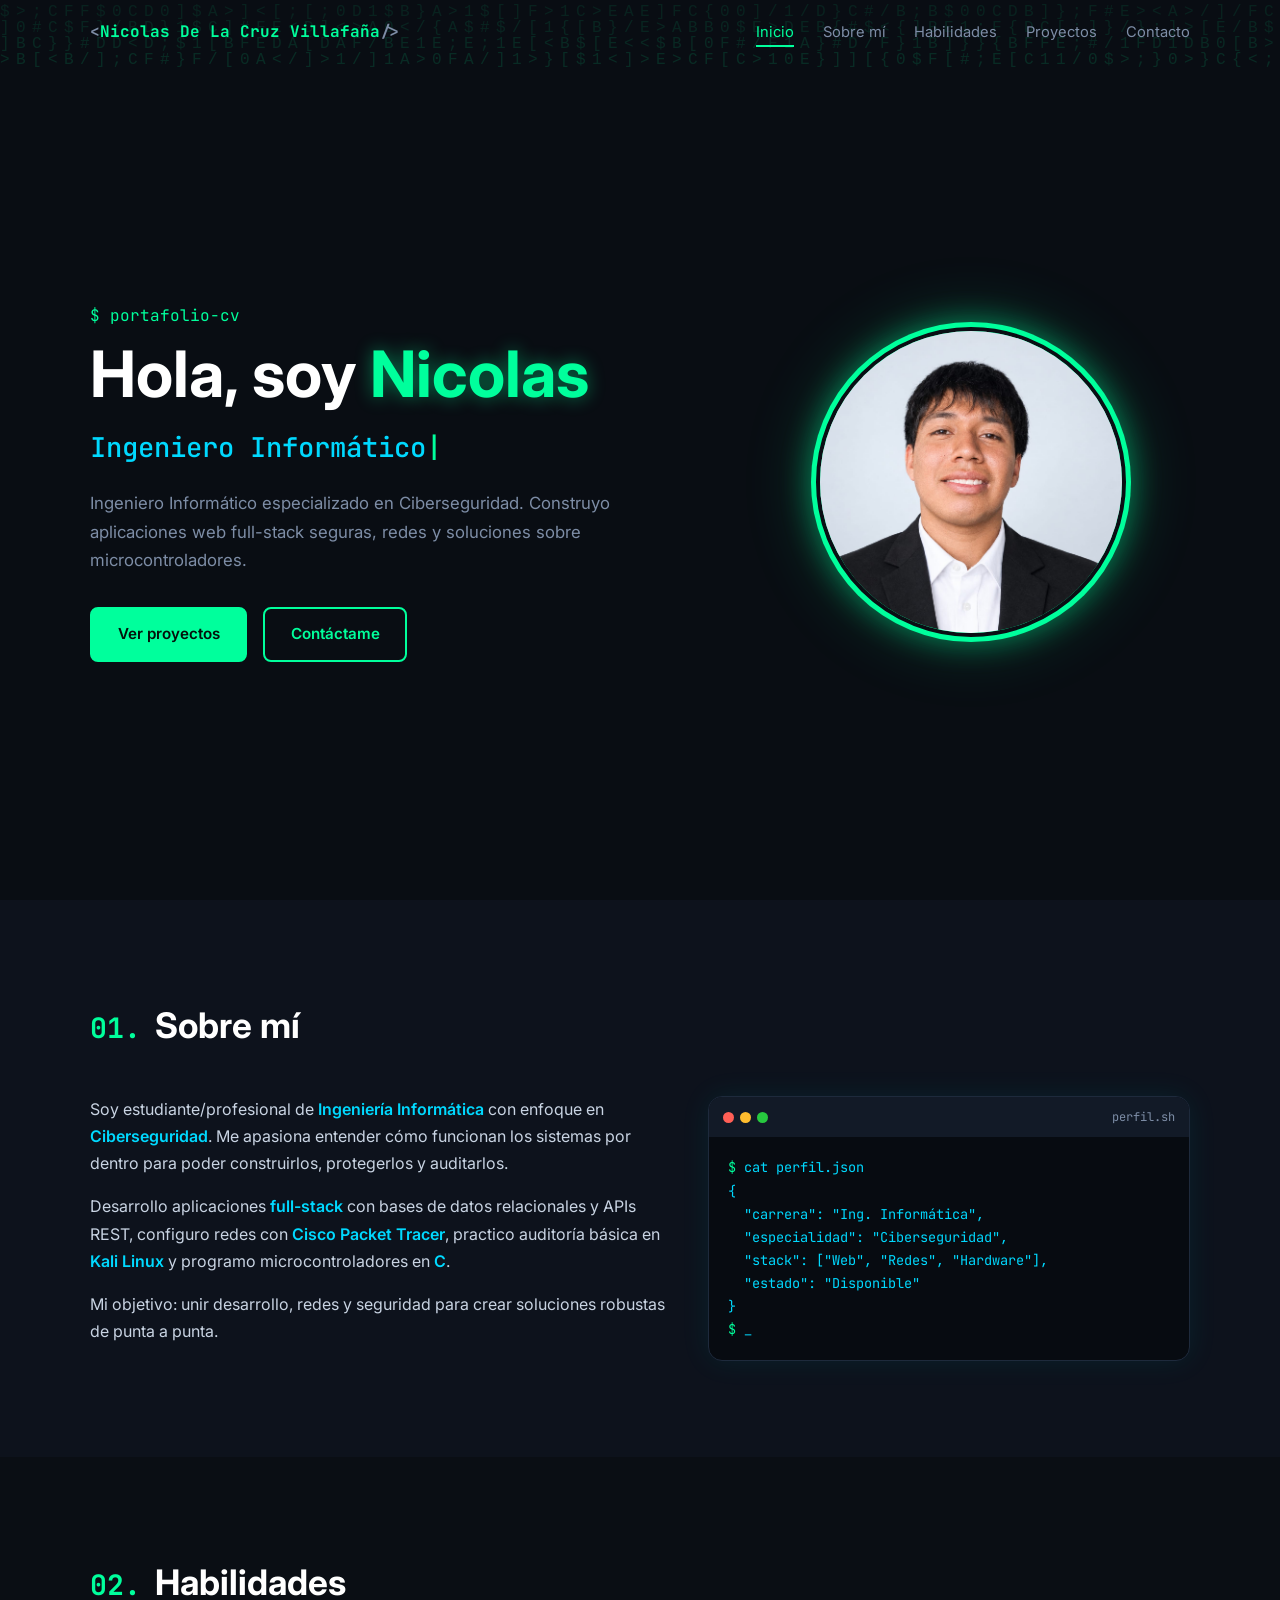
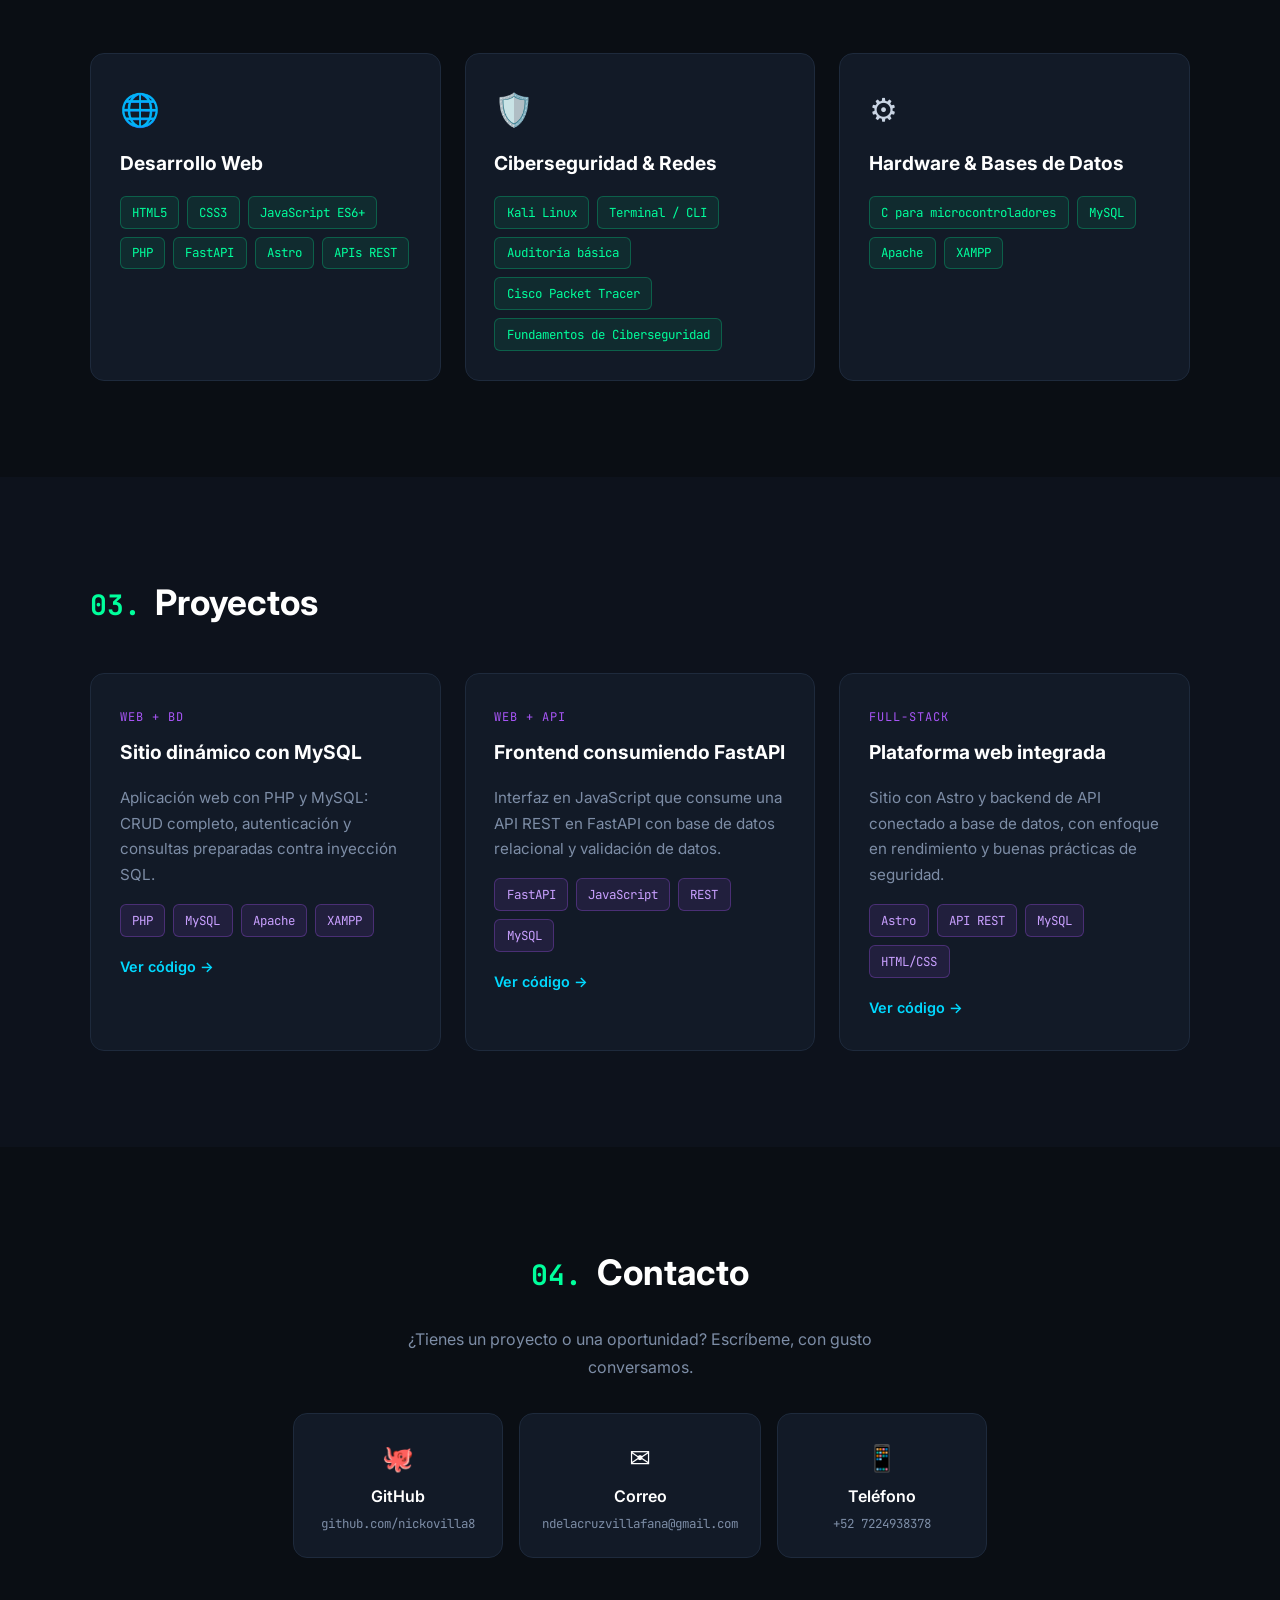
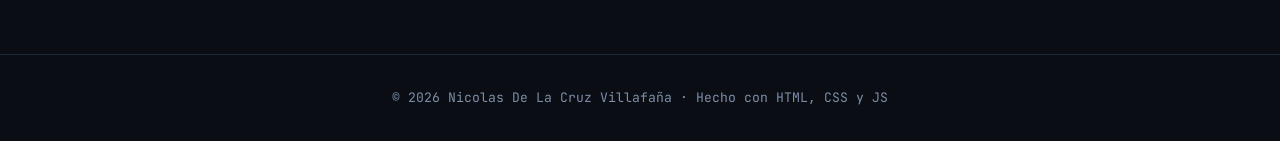
==== index.html @ 5e2c6c31 "Update index.html" ====
<!DOCTYPE html>
<html lang="es">

<head>
  <meta charset="UTF-8" />
  <meta name="viewport" content="width=device-width, initial-scale=1.0" />
  <title>Nicolas De La Cruz Villafaña | Ingeniero Informático</title>
  <meta name="description"
    content="Portafolio de TU NOMBRE: Ingeniería Informática especializada en Ciberseguridad, desarrollo web full-stack, redes y microcontroladores." />
  <meta name="keywords"
    content="ciberseguridad, desarrollo web, full-stack, FastAPI, PHP, MySQL, Kali Linux, redes, portafolio" />
  <meta name="author" content="TU NOMBRE" />
  <meta name="theme-color" content="#0a0e14" />
  <meta property="og:title" content="TU NOMBRE | Ciberseguridad & Full-Stack" />
  <meta property="og:description" content="Ingeniería Informática, Ciberseguridad y Desarrollo Web Full-Stack." />
  <meta property="og:type" content="website" />
  <link rel="icon"
    href="data:image/svg+xml,<svg xmlns='http://www.w3.org/2000/svg' viewBox='0 0 100 100'><text y='.9em' font-size='90'>🛡️</text></svg>" />
  <link rel="preconnect" href="https://fonts.googleapis.com" />
  <link rel="preconnect" href="https://fonts.gstatic.com" crossorigin />
  <link
    href="https://fonts.googleapis.com/css2?family=Inter:wght@400;500;600;700&family=JetBrains+Mono:wght@400;500;700&display=swap"
    rel="stylesheet" />
  <link rel="stylesheet" href="styles.css" />
</head>

<body>
  <canvas id="matrix" aria-hidden="true"></canvas>

  <header class="header" id="header">
    <nav class="nav container" aria-label="Navegación principal">
      <a href="#inicio" class="logo">&lt;<span>Nicolas De La Cruz Villafaña</span>/&gt;</a>
      <button class="nav-toggle" id="navToggle" aria-label="Abrir menú" aria-expanded="false">
        <span></span><span></span><span></span>
      </button>
      <ul class="nav-menu" id="navMenu">
        <li><a href="#inicio" class="nav-link">Inicio</a></li>
        <li><a href="#sobre-mi" class="nav-link">Sobre mí</a></li>
        <li><a href="#habilidades" class="nav-link">Habilidades</a></li>
        <li><a href="#proyectos" class="nav-link">Proyectos</a></li>
        <li><a href="#contacto" class="nav-link">Contacto</a></li>
      </ul>
    </nav>
  </header>

  <main>
    <section class="hero" id="inicio">
      <div class="container hero-grid">
        <div class="hero-inner">
          <p class="hero-tag mono">$ portafolio-cv</p>
          <h1>Hola, soy <span class="accent">Nicolas</span></h1>
          <h2 class="hero-role mono"><span id="typed"></span><span class="cursor">|</span></h2>
          <p class="hero-text">
            Ingeniero Informático especializado en Ciberseguridad. Construyo aplicaciones web
            full-stack seguras, redes y soluciones sobre microcontroladores.
          </p>
          <div class="hero-cta">
            <a href="#proyectos" class="btn btn-primary">Ver proyectos</a>
            <a href="#contacto" class="btn btn-outline">Contáctame</a>
          </div>
        </div>

        <div class="hero-photo">
          <div class="photo-frame">
            <img src="fotocv.jpg.jpeg" alt="Foto de perfil de TU NOMBRE" width="320" height="320" />
          </div>
        </div>
      </div>
    </section>

    <section class="section" id="sobre-mi">
      <div class="container">
        <h2 class="section-title reveal"><span class="mono">01.</span> Sobre mí</h2>
        <div class="about-grid">
          <div class="about-text reveal">
            <p>
              Soy estudiante/profesional de <strong>Ingeniería Informática</strong> con enfoque en
              <strong>Ciberseguridad</strong>. Me apasiona entender cómo funcionan los sistemas
              por dentro para poder construirlos, protegerlos y auditarlos.
            </p>
            <p>
              Desarrollo aplicaciones <strong>full-stack</strong> con bases de datos relacionales y
              APIs REST, configuro redes con <strong>Cisco Packet Tracer</strong>, practico auditoría
              básica en <strong>Kali Linux</strong> y programo microcontroladores en <strong>C</strong>.
            </p>
            <p>Mi objetivo: unir desarrollo, redes y seguridad para crear soluciones robustas de punta a punta.</p>
          </div>
          <div class="terminal reveal" aria-hidden="true">
            <div class="terminal-bar"><i></i><i></i><i></i><span class="mono">perfil.sh</span></div>
            <pre class="mono"><span class="g">$</span> cat perfil.json
{
  "carrera": "Ing. Informática",
  "especialidad": "Ciberseguridad",
  "stack": ["Web", "Redes", "Hardware"],
  "estado": "Disponible"
}
<span class="g">$</span> _</pre>
          </div>
        </div>
      </div>
    </section>

    <section class="section" id="habilidades">
      <div class="container">
        <h2 class="section-title reveal"><span class="mono">02.</span> Habilidades</h2>
        <div class="skills-grid">
          <article class="skill-card reveal">
            <div class="skill-icon">🌐</div>
            <h3>Desarrollo Web</h3>
            <ul class="tags">
              <li>HTML5</li>
              <li>CSS3</li>
              <li>JavaScript ES6+</li>
              <li>PHP</li>
              <li>FastAPI</li>
              <li>Astro</li>
              <li>APIs REST</li>
            </ul>
          </article>
          <article class="skill-card reveal">
            <div class="skill-icon">🛡️</div>
            <h3>Ciberseguridad & Redes</h3>
            <ul class="tags">
              <li>Kali Linux</li>
              <li>Terminal / CLI</li>
              <li>Auditoría básica</li>
              <li>Cisco Packet Tracer</li>
              <li>Fundamentos de Ciberseguridad</li>
            </ul>
          </article>
          <article class="skill-card reveal">
            <div class="skill-icon">⚙️</div>
            <h3>Hardware & Bases de Datos</h3>
            <ul class="tags">
              <li>C para microcontroladores</li>
              <li>MySQL</li>
              <li>Apache</li>
              <li>XAMPP</li>
            </ul>
          </article>
        </div>
      </div>
    </section>

    <section class="section" id="proyectos">
      <div class="container">
        <h2 class="section-title reveal"><span class="mono">03.</span> Proyectos</h2>
        <div class="projects-grid">
          <article class="project-card reveal">
            <span class="project-label mono">Web + BD</span>
            <h3>Sitio dinámico con MySQL</h3>
            <p>Aplicación web con PHP y MySQL: CRUD completo, autenticación y consultas preparadas contra inyección SQL.
            </p>
            <ul class="tags small">
              <li>PHP</li>
              <li>MySQL</li>
              <li>Apache</li>
              <li>XAMPP</li>
            </ul>
            <a href="https://github.com/tuusuario" target="_blank" rel="noopener noreferrer" class="project-link">Ver
              código →</a>
          </article>
          <article class="project-card reveal">
            <span class="project-label mono">Web + API</span>
            <h3>Frontend consumiendo FastAPI</h3>
            <p>Interfaz en JavaScript que consume una API REST en FastAPI con base de datos relacional y validación de
              datos.</p>
            <ul class="tags small">
              <li>FastAPI</li>
              <li>JavaScript</li>
              <li>REST</li>
              <li>MySQL</li>
            </ul>
            <a href="https://github.com/tuusuario" target="_blank" rel="noopener noreferrer" class="project-link">Ver
              código →</a>
          </article>
          <article class="project-card reveal">
            <span class="project-label mono">Full-Stack</span>
            <h3>Plataforma web integrada</h3>
            <p>Sitio con Astro y backend de API conectado a base de datos, con enfoque en rendimiento y buenas prácticas
              de seguridad.</p>
            <ul class="tags small">
              <li>Astro</li>
              <li>API REST</li>
              <li>MySQL</li>
              <li>HTML/CSS</li>
            </ul>
            <a href="https://github.com/tuusuario" target="_blank" rel="noopener noreferrer" class="project-link">Ver
              código →</a>
          </article>
        </div>
      </div>
    </section>

    <section class="section" id="contacto">
      <div class="container contact">
        <h2 class="section-title reveal"><span class="mono">04.</span> Contacto</h2>
        <p class="contact-text reveal">¿Tienes un proyecto o una oportunidad? Escríbeme, con gusto conversamos.</p>
        <div class="contact-links reveal">
          <a href="https://github.com/tuusuario" target="_blank" rel="noopener noreferrer" class="contact-item">
            <span>🐙</span> GitHub <small class="mono">github.com/nickovilla8</small>
          </a>
          <a href="mailto:tucorreo@ejemplo.com" class="contact-item">
            <span>✉️</span> Correo <small class="mono">ndelacruzvillafana@gmail.com</small>
          </a>
          <a href="tel:+520000000000" class="contact-item">
            <span>📱</span> Teléfono <small class="mono">+52 7224938378 </small>
          </a>
        </div>
      </div>
    </section>
  </main>

  <footer class="footer">
    <p class="mono">&copy; <span id="year"></span> Nicolas De La Cruz Villafaña · Hecho con HTML, CSS y JS</p>
  </footer>

  <button class="to-top" id="toTop" aria-label="Volver arriba">↑</button>
  <script src="script.js"></script>
</body>

</html>
---- styles.css ----
:root {
  --bg: #0a0e14;
  --bg-alt: #0f1520;
  --card: #121a27;
  --border: #1e2a3c;
  --text: #c9d4e3;
  --muted: #7d8da6;
  --green: #00ff9c;
  --cyan: #00d9ff;
  --violet: #a855f7;
  --radius: 14px;
  --mono: "JetBrains Mono", monospace;
  --sans: "Inter", system-ui, sans-serif;
}

*, *::before, *::after { box-sizing: border-box; margin: 0; padding: 0; }
html { scroll-behavior: smooth; scroll-padding-top: 70px; }
body {
  font-family: var(--sans);
  background: var(--bg);
  color: var(--text);
  line-height: 1.7;
  overflow-x: hidden;
}
ul { list-style: none; }
a { color: inherit; text-decoration: none; }
.mono { font-family: var(--mono); }
.accent { color: var(--green); text-shadow: 0 0 18px rgba(0, 255, 156, 0.45); }
.container { width: min(1100px, 92%); margin-inline: auto; }

#matrix {
  position: fixed; inset: 0; z-index: -1; opacity: 0.12;
}

/* Header */
.header {
  position: fixed; top: 0; left: 0; width: 100%; z-index: 100;
  transition: background 0.3s, border-color 0.3s;
  border-bottom: 1px solid transparent;
}
.header.scrolled {
  background: rgba(10, 14, 20, 0.88);
  backdrop-filter: blur(10px);
  border-color: var(--border);
}
.nav { display: flex; align-items: center; justify-content: space-between; height: 64px; }
.logo { font-family: var(--mono); font-weight: 700; color: var(--muted); }
.logo span { color: var(--green); }
.nav-menu { display: flex; gap: 1.8rem; }
.nav-link {
  font-size: 0.92rem; color: var(--muted); position: relative; padding: 4px 0;
  transition: color 0.25s;
}
.nav-link::after {
  content: ""; position: absolute; left: 0; bottom: -2px; width: 0; height: 2px;
  background: var(--green); transition: width 0.3s;
}
.nav-link:hover, .nav-link.active { color: var(--green); }
.nav-link:hover::after, .nav-link.active::after { width: 100%; }

.nav-toggle { display: none; background: none; border: 0; cursor: pointer; padding: 8px; }
.nav-toggle span {
  display: block; width: 24px; height: 2px; background: var(--green); margin: 5px 0;
  transition: transform 0.3s, opacity 0.3s;
}
.nav-toggle.open span:nth-child(1) { transform: translateY(7px) rotate(45deg); }
.nav-toggle.open span:nth-child(2) { opacity: 0; }
.nav-toggle.open span:nth-child(3) { transform: translateY(-7px) rotate(-45deg); }

/* Hero */
.hero { min-height: 100vh; display: flex; align-items: center; padding-top: 64px; }
.hero-tag { color: var(--green); margin-bottom: 0.5rem; }
.hero h1 { font-size: clamp(2.2rem, 6vw, 4rem); line-height: 1.15; color: #fff; }
.hero-role {
  font-size: clamp(1.1rem, 3vw, 1.7rem); color: var(--cyan);
  margin: 0.8rem 0 1.2rem; min-height: 2.2rem; font-weight: 500;
}
.cursor { animation: blink 1s steps(1) infinite; color: var(--green); }
@keyframes blink { 50% { opacity: 0; } }
.hero-text { max-width: 600px; color: var(--muted); font-size: 1.05rem; }
.hero-cta { display: flex; gap: 1rem; flex-wrap: wrap; margin-top: 2rem; }

.btn {
  display: inline-block; padding: 0.8rem 1.6rem; border-radius: 8px;
  font-weight: 600; font-size: 0.95rem; transition: all 0.3s; border: 2px solid var(--green);
}
.btn-primary { background: var(--green); color: #04110b; }
.btn-primary:hover { box-shadow: 0 0 24px rgba(0, 255, 156, 0.55); transform: translateY(-2px); }
.btn-outline { color: var(--green); }
.btn-outline:hover { background: rgba(0, 255, 156, 0.1); transform: translateY(-2px); }

/* Sections */
.section { padding: 6rem 0; }
.section:nth-of-type(even) { background: rgba(15, 21, 32, 0.7); }
.section-title { font-size: clamp(1.6rem, 4vw, 2.2rem); color: #fff; margin-bottom: 2.5rem; }
.section-title .mono { color: var(--green); font-size: 0.8em; margin-right: 0.4rem; }

/* About */
.about-grid { display: grid; grid-template-columns: 1.2fr 1fr; gap: 2.5rem; align-items: center; }
.about-text p { margin-bottom: 1rem; }
.about-text strong { color: var(--cyan); font-weight: 600; }
.terminal {
  background: #070b11; border: 1px solid var(--border); border-radius: var(--radius);
  overflow: hidden; box-shadow: 0 0 30px rgba(0, 217, 255, 0.08);
}
.terminal-bar { display: flex; align-items: center; gap: 6px; padding: 10px 14px; background: var(--card); }
.terminal-bar i { width: 11px; height: 11px; border-radius: 50%; background: #ff5f56; }
.terminal-bar i:nth-child(2) { background: #ffbd2e; }
.terminal-bar i:nth-child(3) { background: #27c93f; }
.terminal-bar span { margin-left: auto; font-size: 0.75rem; color: var(--muted); }
.terminal pre { padding: 1.2rem; font-size: 0.85rem; color: var(--cyan); overflow-x: auto; }
.terminal .g { color: var(--green); }

/* Skills */
.skills-grid, .projects-grid {
  display: grid; grid-template-columns: repeat(auto-fit, minmax(270px, 1fr)); gap: 1.5rem;
}
.skill-card, .project-card {
  background: var(--card); border: 1px solid var(--border); border-radius: var(--radius);
  padding: 1.8rem; transition: transform 0.3s, border-color 0.3s, box-shadow 0.3s;
}
.skill-card:hover, .project-card:hover {
  transform: translateY(-6px); border-color: var(--cyan);
  box-shadow: 0 10px 30px rgba(0, 217, 255, 0.12);
}
.skill-icon { font-size: 2rem; margin-bottom: 0.6rem; }
.skill-card h3, .project-card h3 { color: #fff; margin-bottom: 1rem; font-size: 1.2rem; }
.tags { display: flex; flex-wrap: wrap; gap: 0.5rem; }
.tags li {
  font-family: var(--mono); font-size: 0.78rem; padding: 0.3rem 0.7rem; border-radius: 6px;
  background: rgba(0, 255, 156, 0.08); color: var(--green); border: 1px solid rgba(0, 255, 156, 0.25);
}
.tags.small { margin: 1rem 0; }
.tags.small li { background: rgba(168, 85, 247, 0.1); color: #c9a0ff; border-color: rgba(168, 85, 247, 0.3); }

/* Projects */
.project-label { font-size: 0.75rem; color: var(--violet); letter-spacing: 1px; text-transform: uppercase; }
.project-card h3 { margin-top: 0.4rem; }
.project-card p { color: var(--muted); font-size: 0.95rem; }
.project-link { color: var(--cyan); font-weight: 600; font-size: 0.9rem; transition: color 0.2s; }
.project-link:hover { color: var(--green); }

/* Contact */
.contact { text-align: center; }
.contact-text { color: var(--muted); max-width: 520px; margin: -1rem auto 2rem; }
.contact-links { display: flex; flex-wrap: wrap; justify-content: center; gap: 1rem; }
.contact-item {
  display: flex; flex-direction: column; align-items: center; gap: 0.2rem; min-width: 210px;
  background: var(--card); border: 1px solid var(--border); border-radius: var(--radius);
  padding: 1.4rem; font-weight: 600; color: #fff; transition: all 0.3s;
}
.contact-item span { font-size: 1.6rem; }
.contact-item small { color: var(--muted); font-weight: 400; font-size: 0.78rem; }
.contact-item:hover { border-color: var(--green); transform: translateY(-4px); box-shadow: 0 0 24px rgba(0, 255, 156, 0.18); }

/* Footer */
.footer { text-align: center; padding: 2rem 1rem; border-top: 1px solid var(--border); color: var(--muted); font-size: 0.82rem; }

.to-top {
  position: fixed; right: 1.2rem; bottom: 1.2rem; width: 44px; height: 44px; border-radius: 50%;
  background: var(--card); color: var(--green); border: 1px solid var(--green); font-size: 1.2rem;
  cursor: pointer; opacity: 0; pointer-events: none; transition: opacity 0.3s, transform 0.3s; z-index: 90;
}
.to-top.show { opacity: 1; pointer-events: auto; }
.to-top:hover { transform: translateY(-3px); }

/* Reveal */
.reveal { opacity: 0; transform: translateY(28px); transition: opacity 0.7s ease, transform 0.7s ease; }
.reveal.visible { opacity: 1; transform: none; }

/* Responsive */
@media (max-width: 800px) {
  .nav-toggle { display: block; }
  .nav-menu {
    position: fixed; top: 64px; right: 0; width: 70%; max-width: 280px; height: calc(100vh - 64px);
    flex-direction: column; gap: 1.5rem; padding: 2rem;
    background: rgba(10, 14, 20, 0.97); border-left: 1px solid var(--border);
    transform: translateX(100%); transition: transform 0.35s ease;
  }
  .nav-menu.open { transform: translateX(0); }
  .about-grid { grid-template-columns: 1fr; }
  .section { padding: 4.5rem 0; }
}

@media (prefers-reduced-motion: reduce) {
  html { scroll-behavior: auto; }
  *, *::before, *::after { animation: none !important; transition: none !important; }
  .reveal { opacity: 1; transform: none; }
}
/* Foto de perfil */
.hero-grid {
  display: grid;
  grid-template-columns: 1.4fr 1fr;
  gap: 3rem;
  align-items: center;
}
.hero-photo { display: flex; justify-content: center; }
.photo-frame {
  width: min(320px, 70vw);
  aspect-ratio: 1;
  padding: 5px;
  border-radius: 50%;
  background: conic-gradient(from 0deg, var(--green), var(--cyan), var(--violet), var(--green));
  box-shadow: 0 0 40px rgba(0, 255, 156, 0.25), 0 0 80px rgba(168, 85, 247, 0.15);
  animation: spin-glow 8s linear infinite;
}
.photo-frame {
  width: min(320px, 70vw);
  aspect-ratio: 1;
  padding: 5px;
  border-radius: 50%;
  overflow: hidden;
  background: #00ff9c;
  box-shadow: 0 0 30px rgba(0, 255, 156, 0.45), 0 0 70px rgba(0, 255, 156, 0.2);
  animation: none;
}
.photo-frame img {
  width: 100%;
  height: 100%;
  object-fit: cover;
  object-position: center top;
  border-radius: 50%;
  border: 4px solid #0a0e14;
  display: block;
  filter: none;
}
@keyframes spin-glow { to { filter: hue-rotate(360deg); } }

@media (max-width: 800px) {
  .hero-grid { grid-template-columns: 1fr; text-align: center; gap: 2rem; }
  .hero-photo { order: -1; }
  .photo-frame { width: min(220px, 60vw); }
  .hero-text { margin-inline: auto; }
  .hero-cta { justify-content: center; }
}
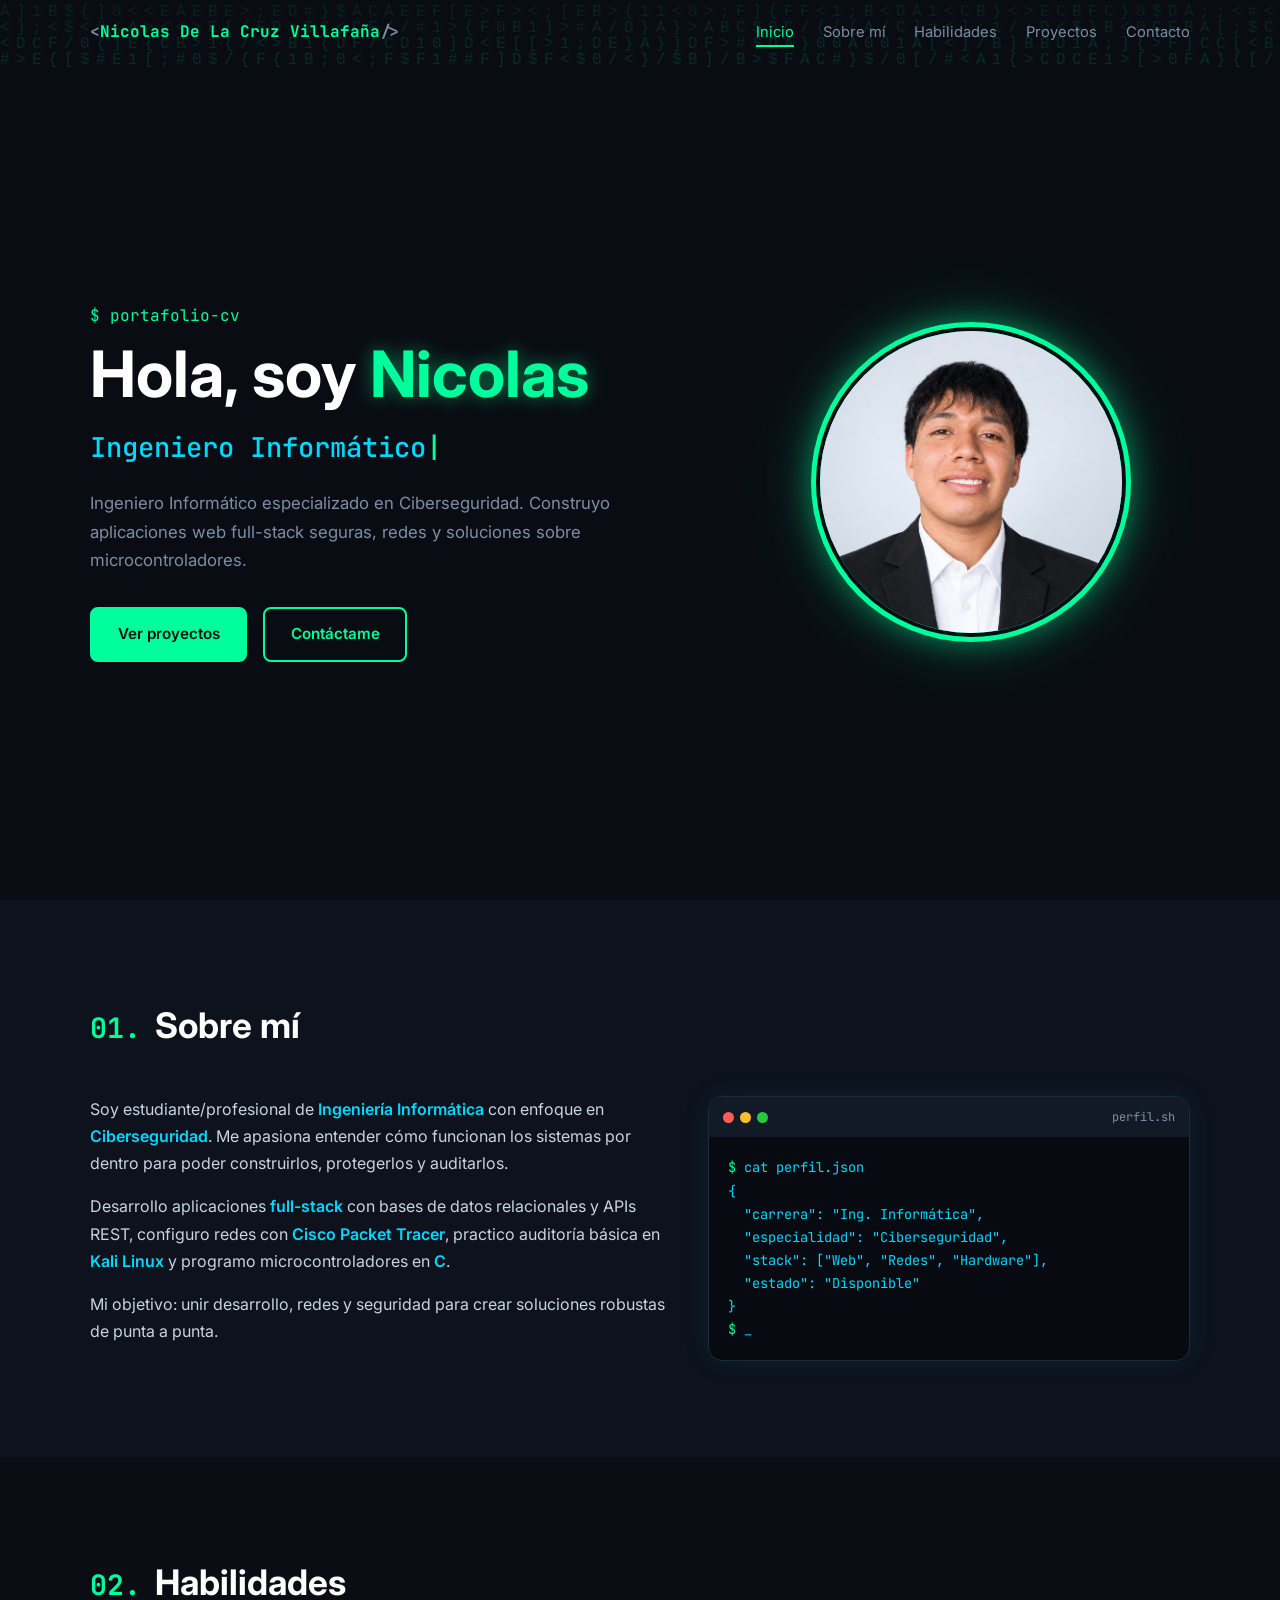
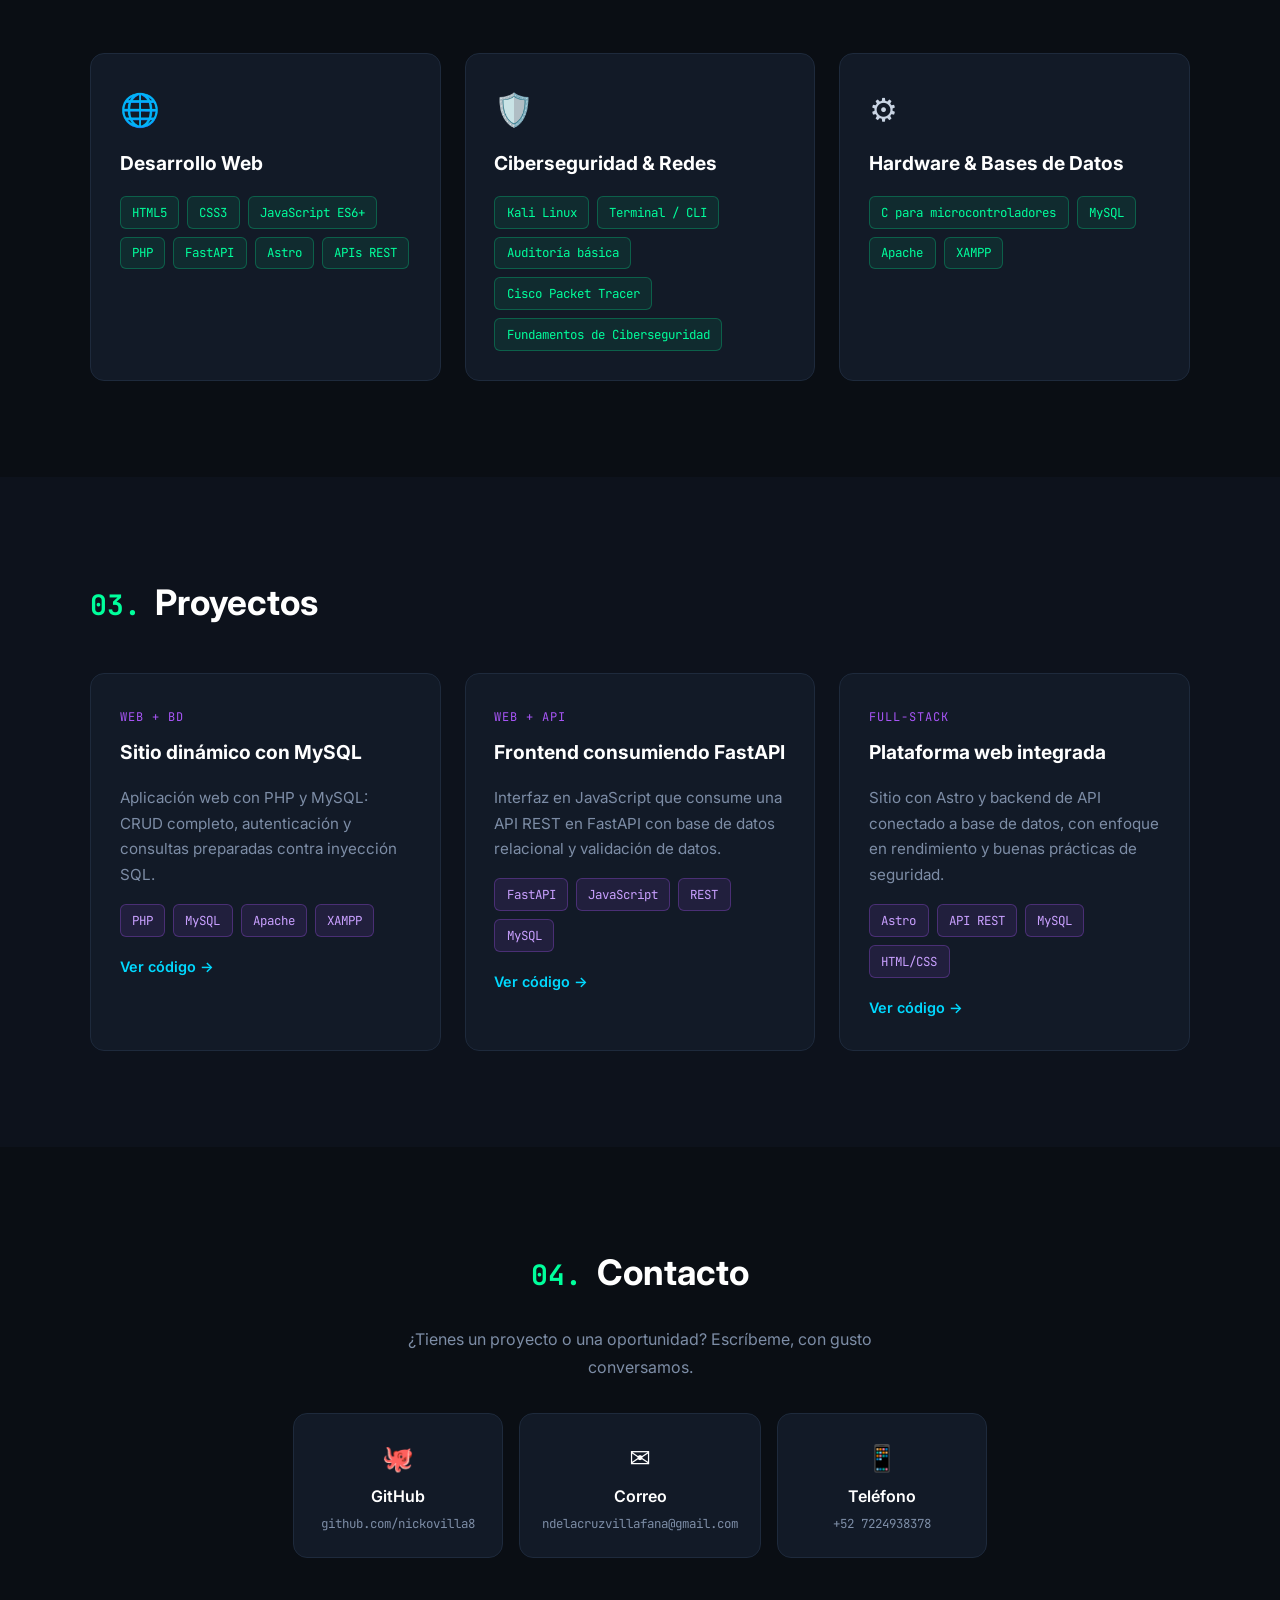
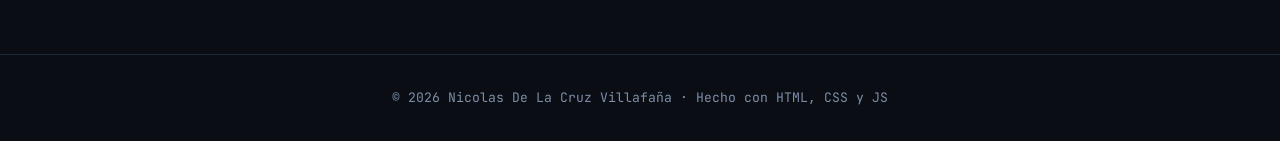
==== commit 98d3cf56: "Update index.html" ====
--- a/index.html
+++ b/index.html
@@ -15,7 +15,7 @@
   <meta property="og:description" content="Ingeniería Informática, Ciberseguridad y Desarrollo Web Full-Stack." />
   <meta property="og:type" content="website" />
   <link rel="icon"
-    href="data:image/svg+xml,<svg xmlns='http://www.w3.org/2000/svg' viewBox='0 0 100 100'><text y='.9em' font-size='90'>🛡️</text></svg>" />
+    href="data:image/svg+xml,<svg xmlns='http://www.w3.org/2000/svg' viewBox='0 0 100 100'><text y='.9em' font-size='90'></text></svg>" />
   <link rel="preconnect" href="https://fonts.googleapis.com" />
   <link rel="preconnect" href="https://fonts.gstatic.com" crossorigin />
   <link
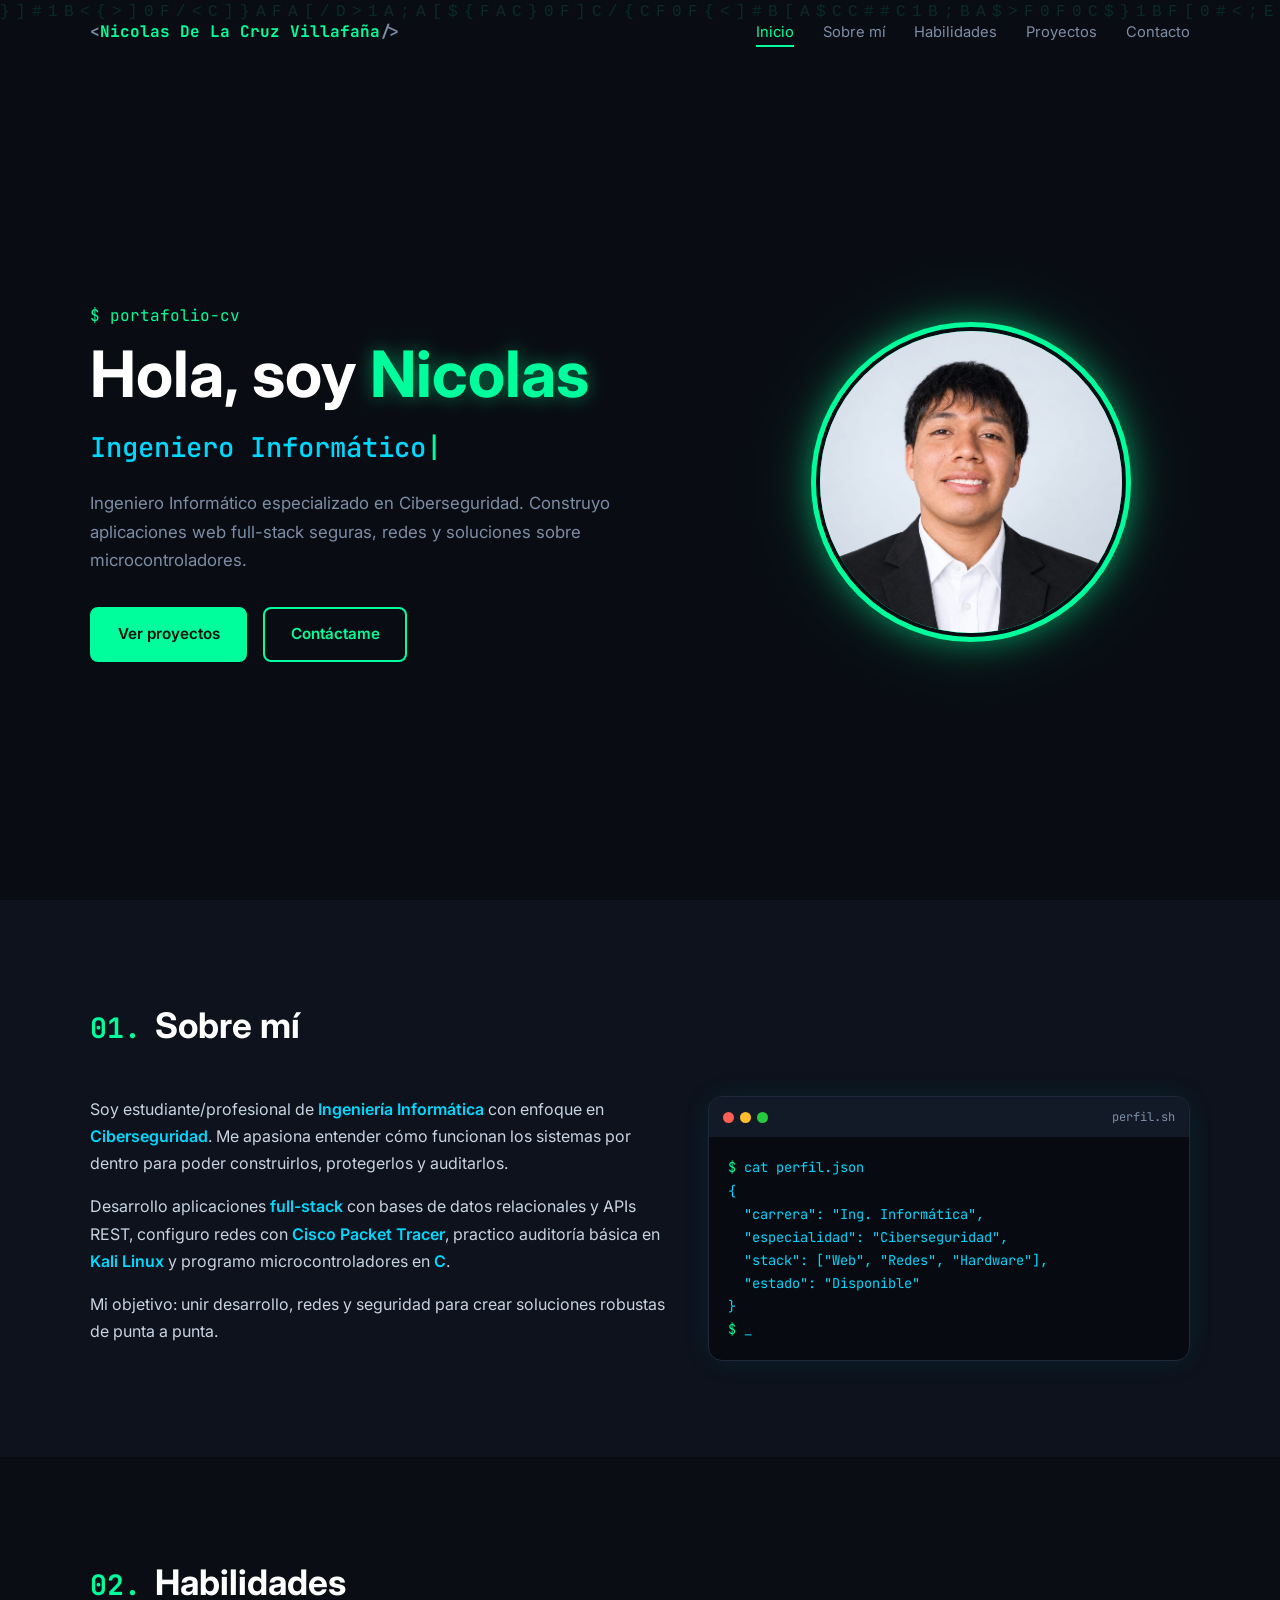
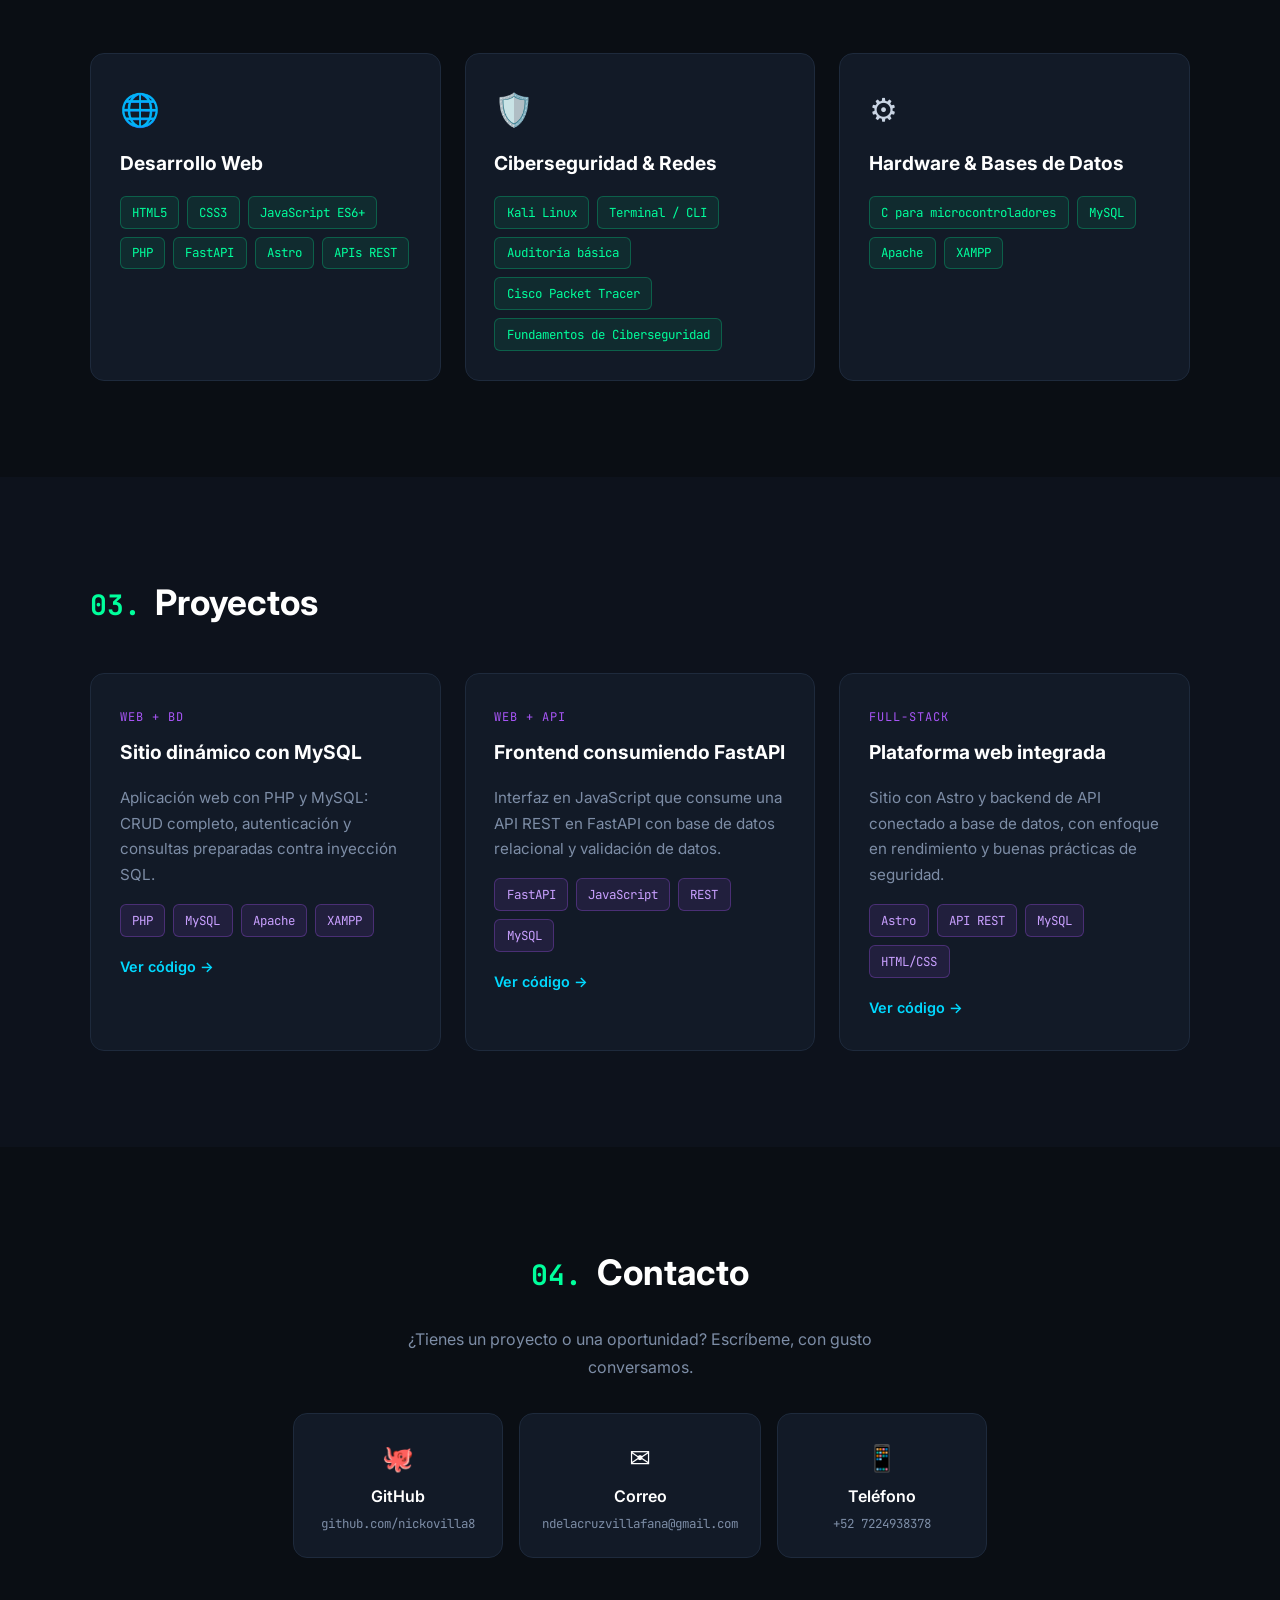
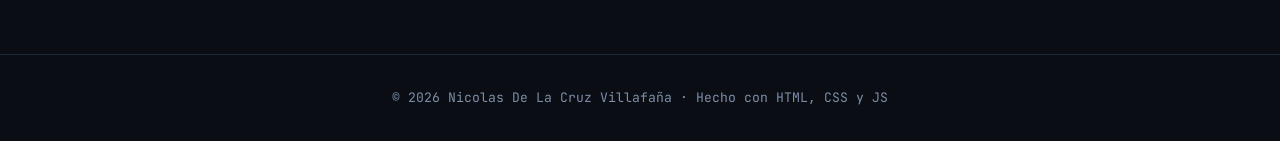
==== commit 857a6edf: "Update index.html" ====
--- a/index.html
+++ b/index.html
@@ -15,7 +15,7 @@
   <meta property="og:description" content="Ingeniería Informática, Ciberseguridad y Desarrollo Web Full-Stack." />
   <meta property="og:type" content="website" />
   <link rel="icon"
-    href="data:image/svg+xml,<svg xmlns='http://www.w3.org/2000/svg' viewBox='0 0 100 100'><text y='.9em' font-size='90'></text></svg>" />
+    href="data:image/svg+xml,<svg xmlns='http://www.w3.org/2000/svg' viewBox='0 0 100 100'><text y='.9em' font-size='90'>🌐</text></svg>" />
   <link rel="preconnect" href="https://fonts.googleapis.com" />
   <link rel="preconnect" href="https://fonts.gstatic.com" crossorigin />
   <link
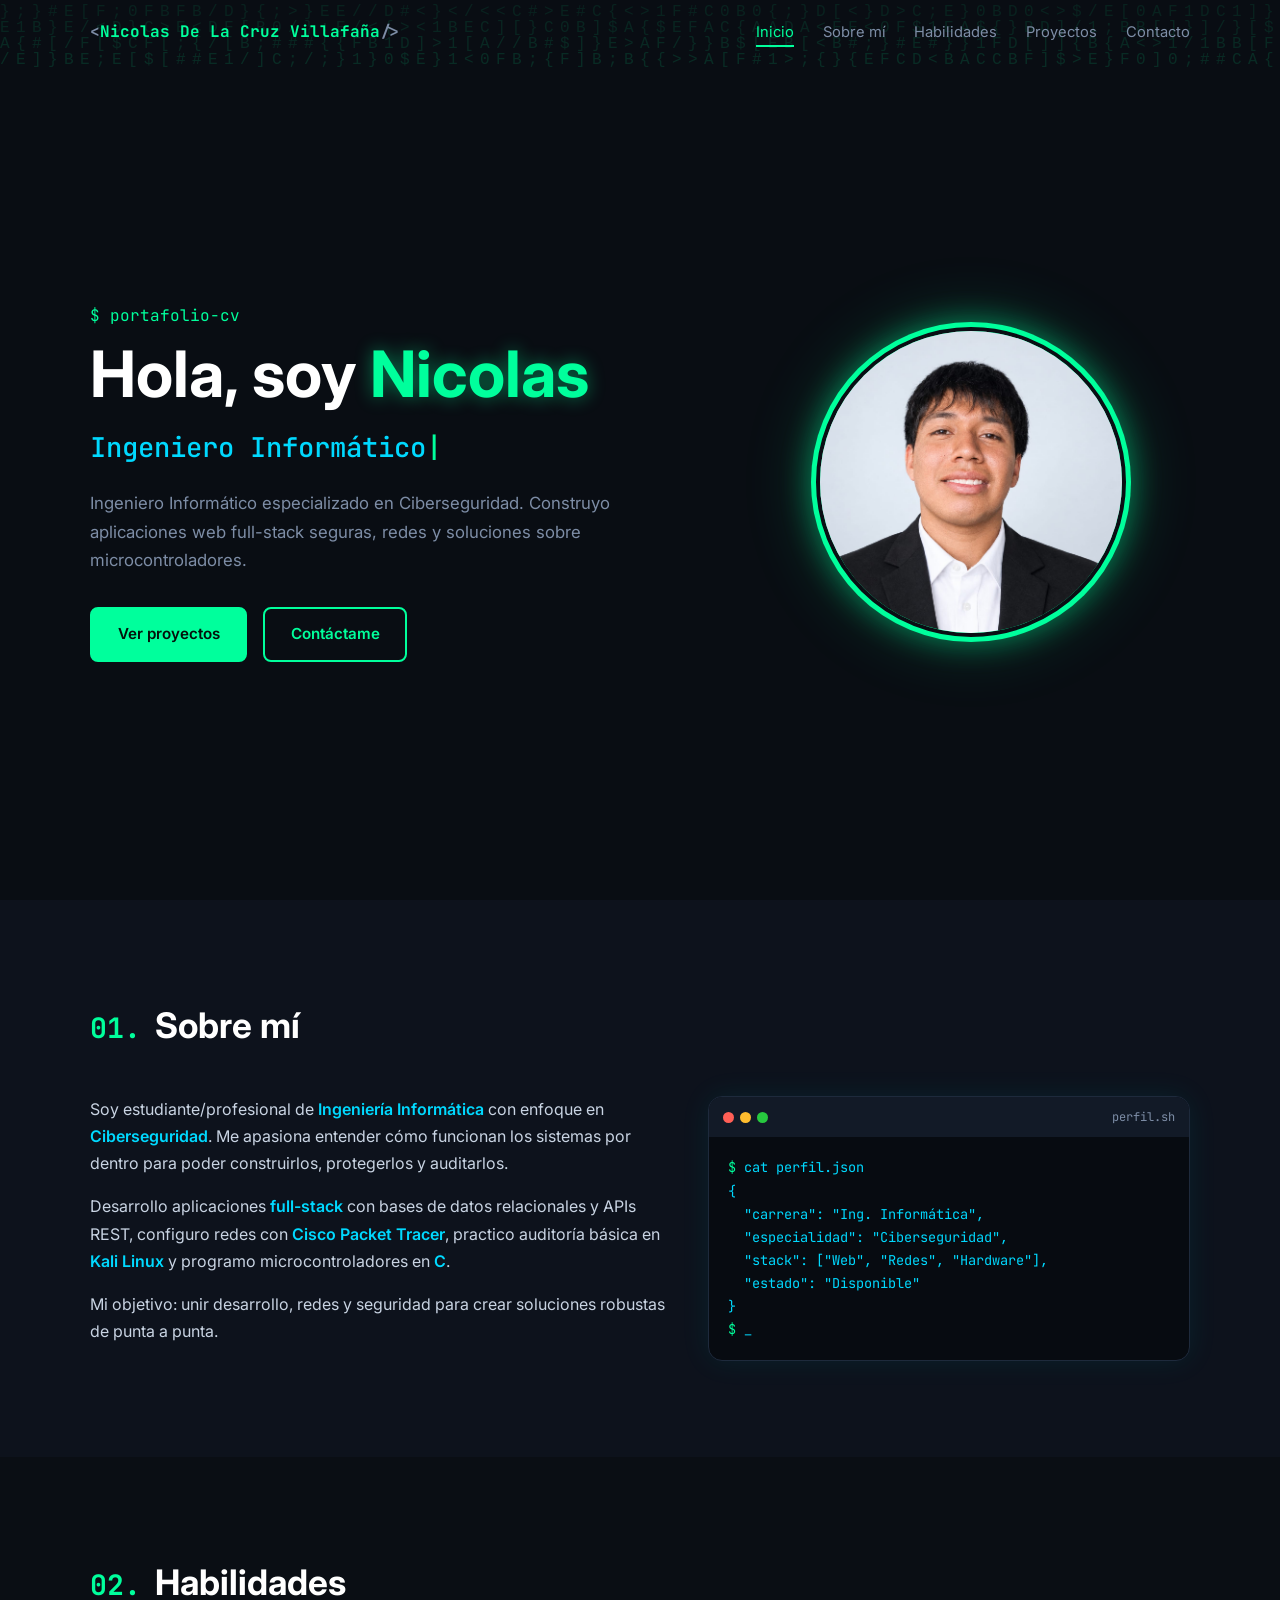
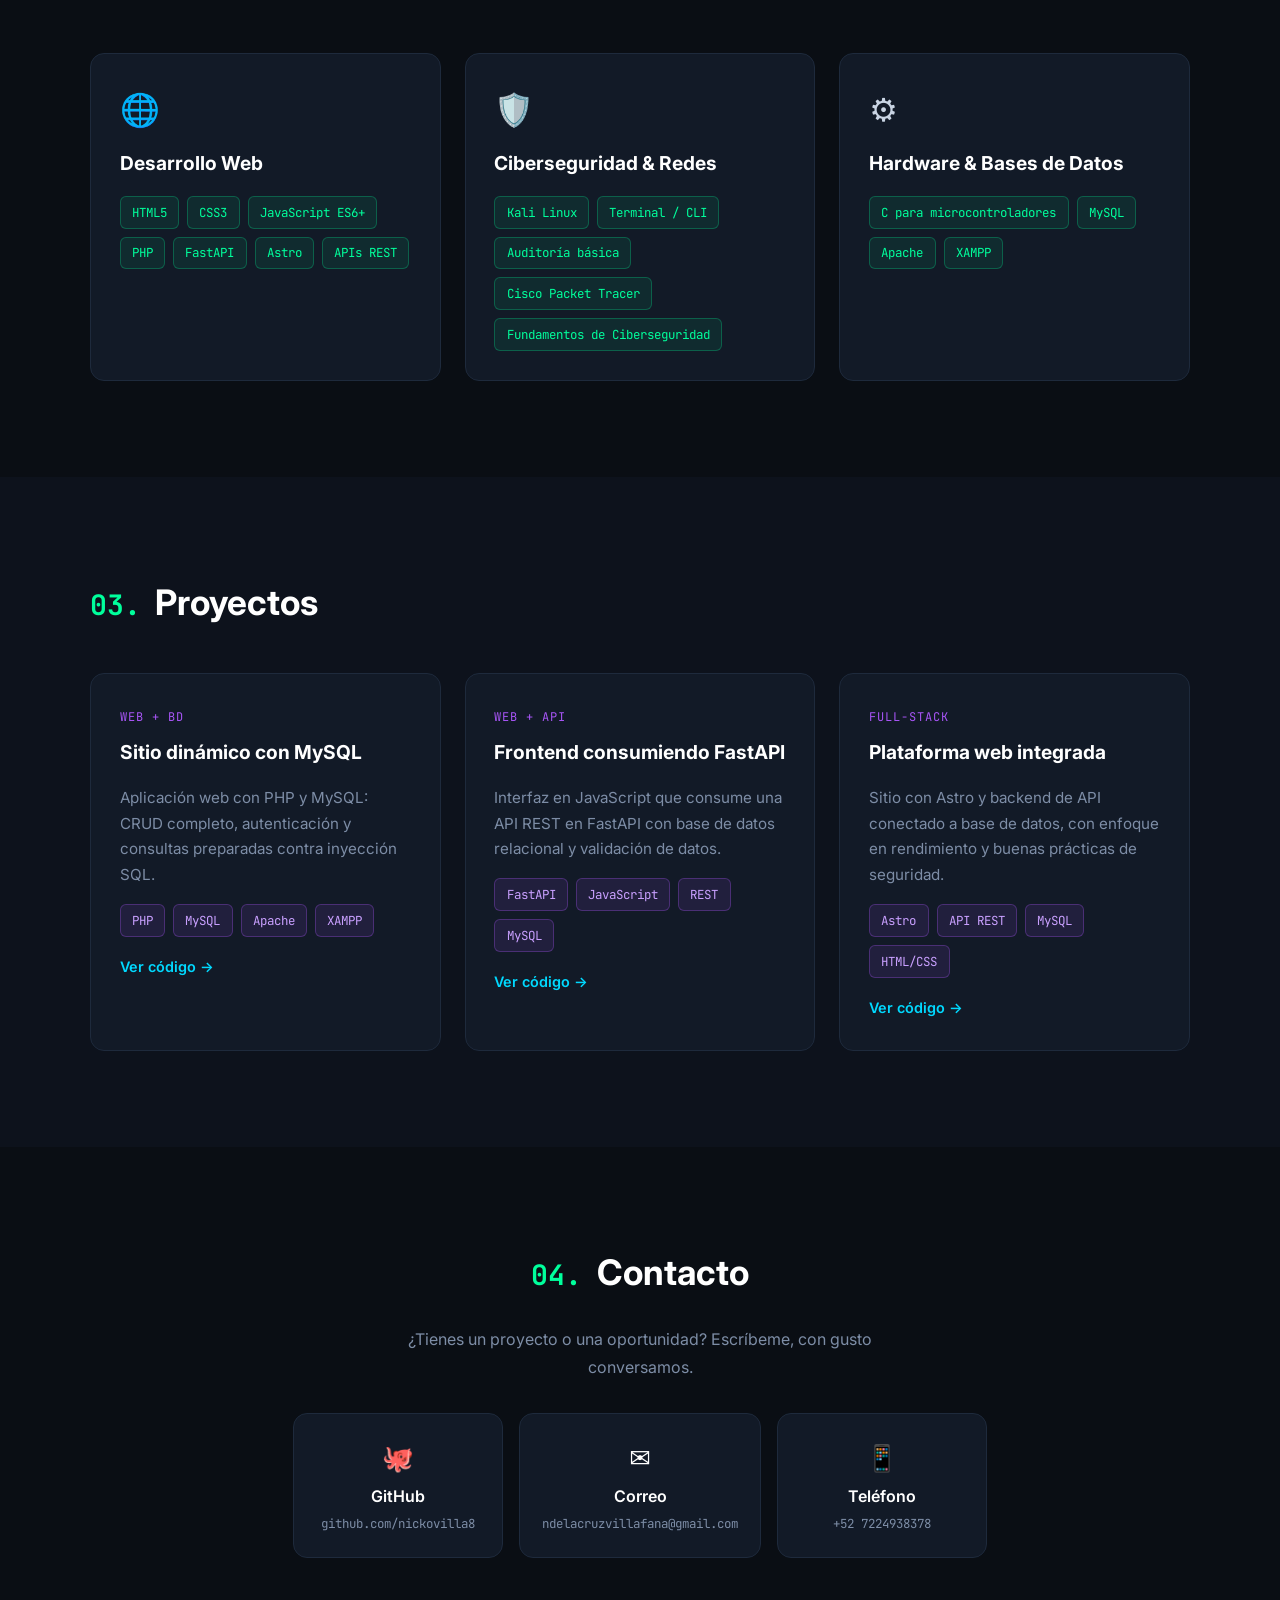
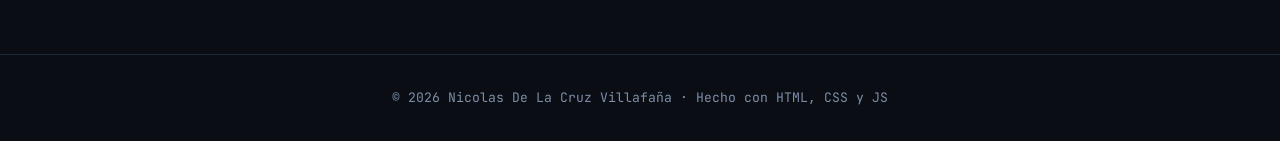
==== commit 469352b7: "Update index.html" ====
--- a/index.html
+++ b/index.html
@@ -185,7 +185,7 @@
               <li>MySQL</li>
               <li>HTML/CSS</li>
             </ul>
-            <a href="https://github.com/tuusuario" target="_blank" rel="noopener noreferrer" class="project-link">Ver
+            <a href="https://github.com/Nicom5" target="_blank" rel="noopener noreferrer" class="project-link">Ver
               código →</a>
           </article>
         </div>
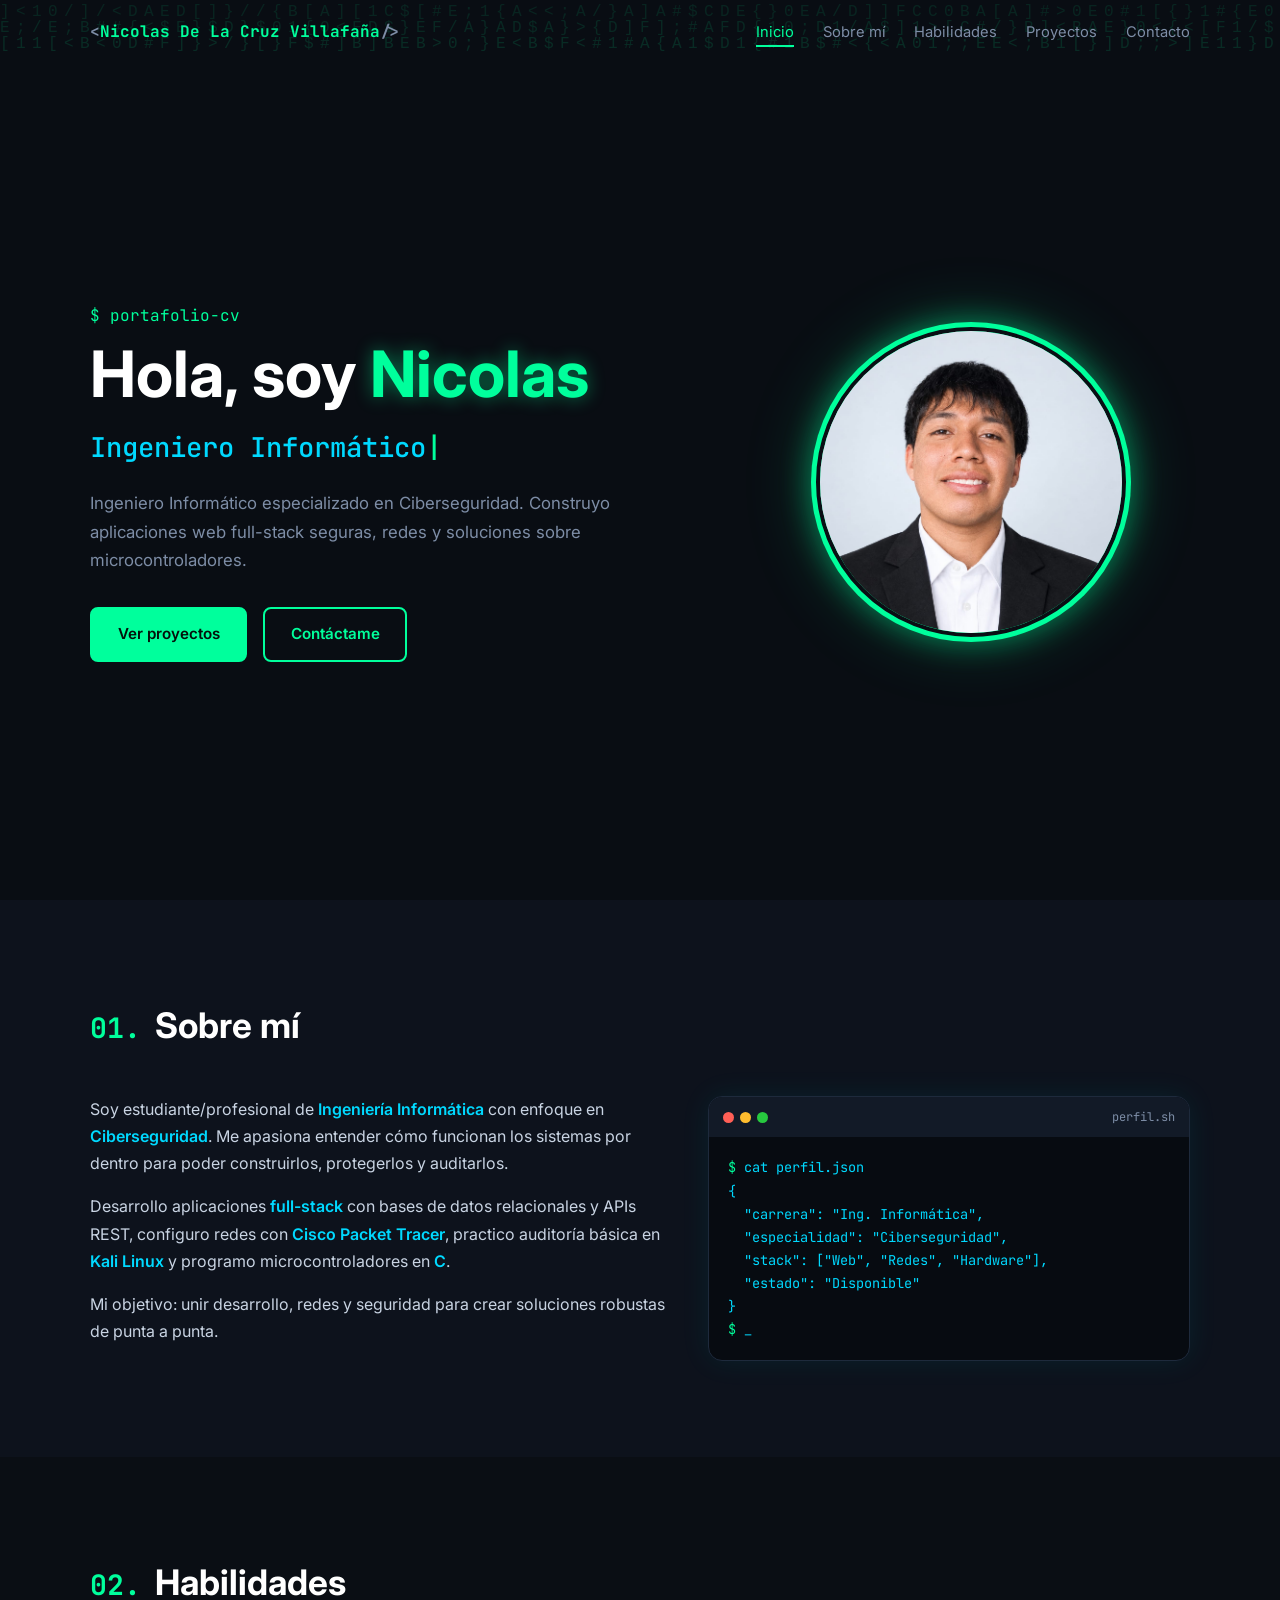
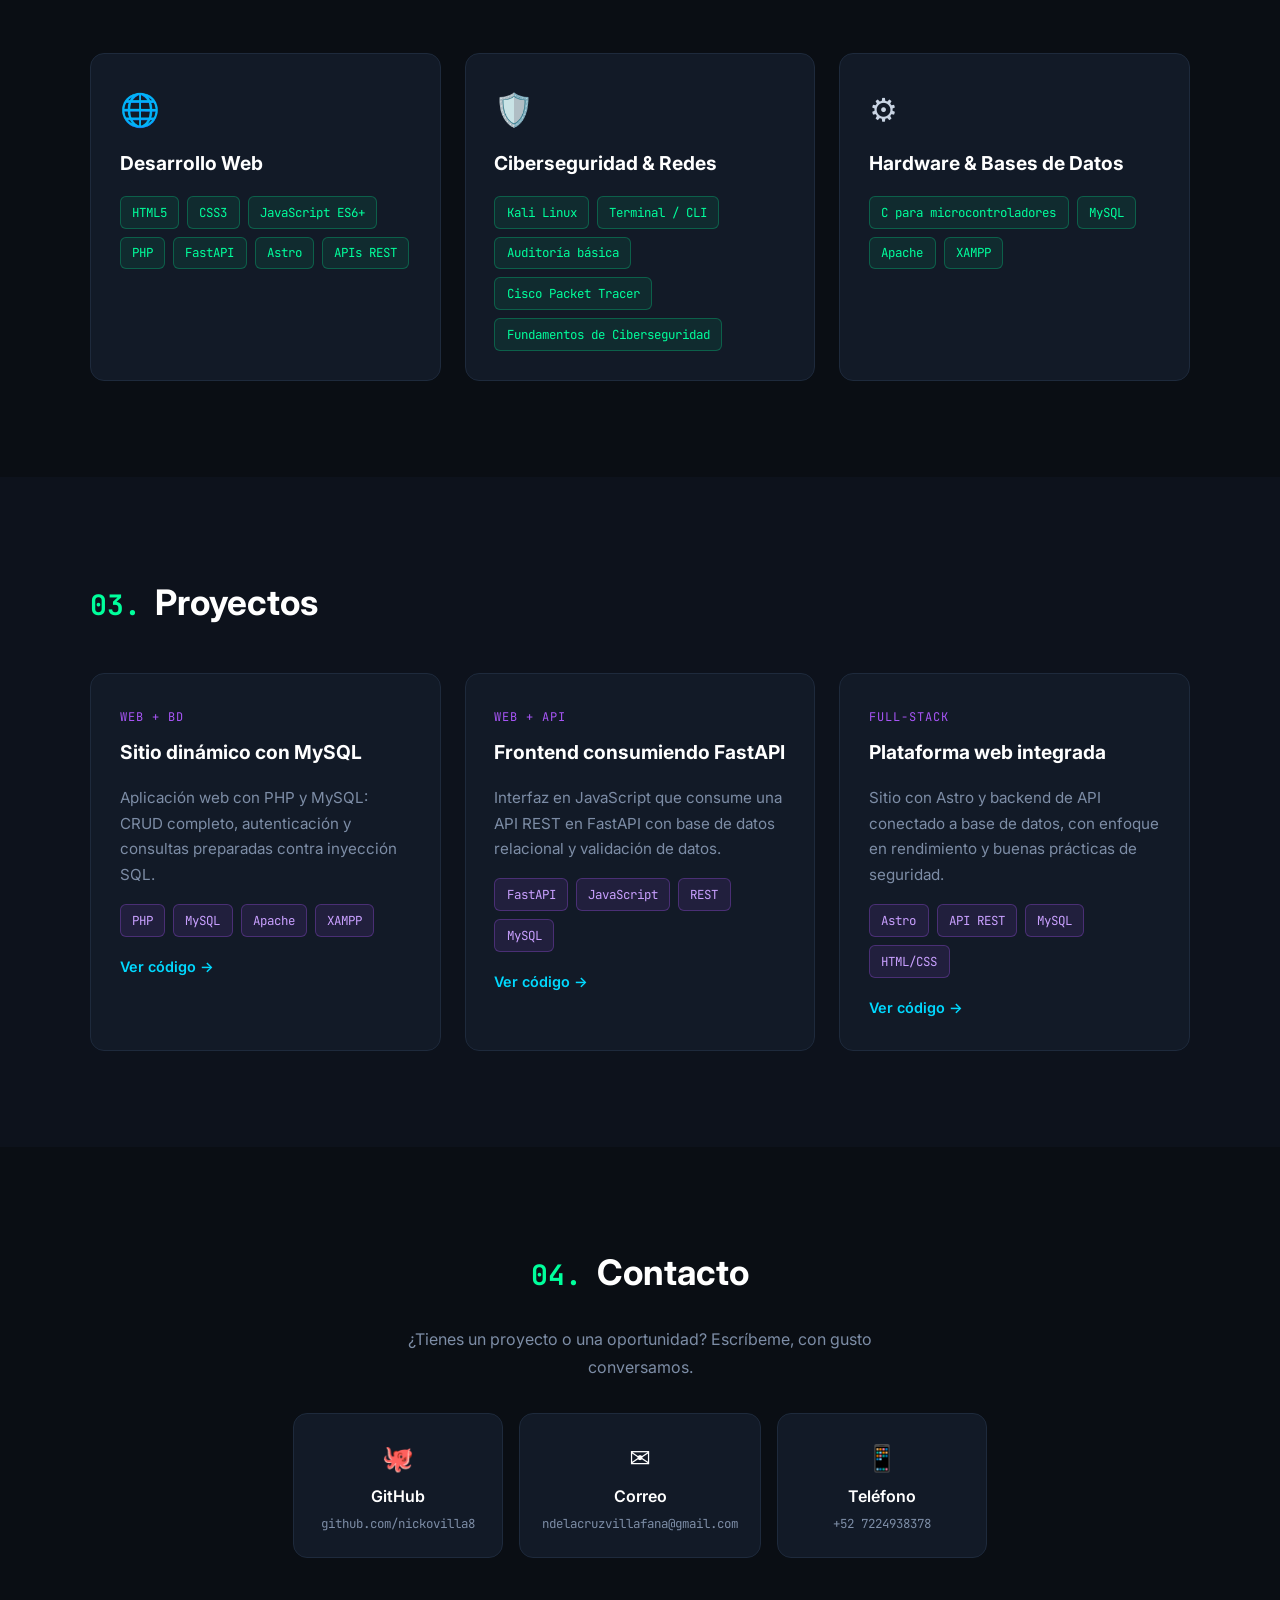
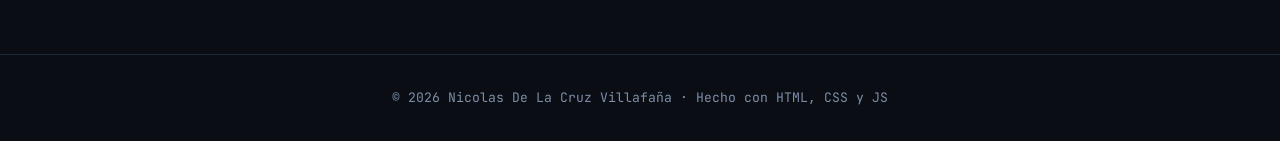
==== commit ce3bec60: "Update index.html" ====
--- a/index.html
+++ b/index.html
@@ -157,7 +157,7 @@
               <li>Apache</li>
               <li>XAMPP</li>
             </ul>
-            <a href="https://github.com/tuusuario" target="_blank" rel="noopener noreferrer" class="project-link">Ver
+            <a href="https://github.com/Nicomk5" target="_blank" rel="noopener noreferrer" class="project-link">Ver
               código →</a>
           </article>
           <article class="project-card reveal">
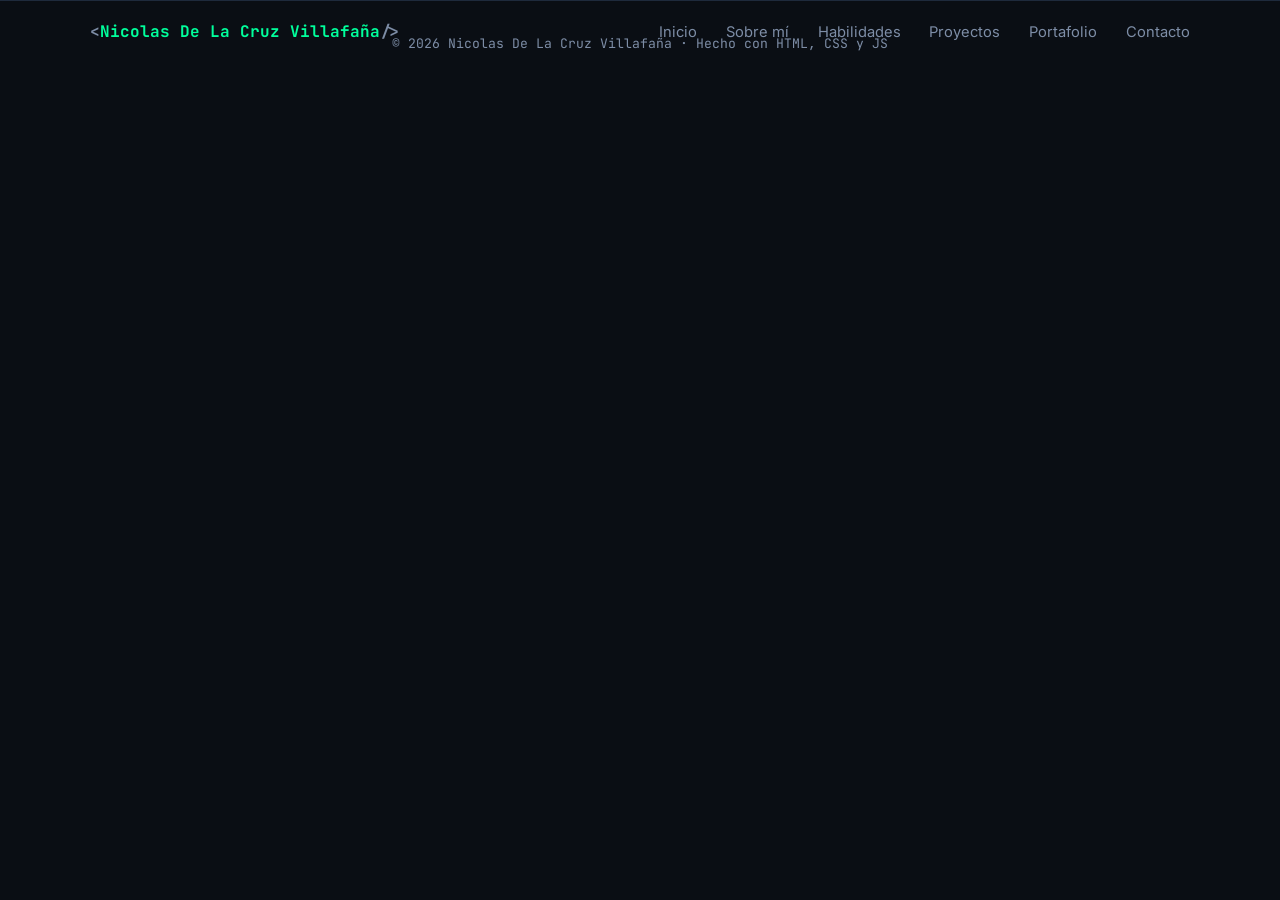
==== commit 43a88515: "Update index.html" ====
--- a/index.html
+++ b/index.html
@@ -4,16 +4,10 @@
 <head>
   <meta charset="UTF-8" />
   <meta name="viewport" content="width=device-width, initial-scale=1.0" />
-  <title>Nicolas De La Cruz Villafaña | Ingeniero Informático</title>
+  <title>Portafolio de Tutoría | Nicolas De La Cruz Villafaña</title>
   <meta name="description"
-    content="Portafolio de TU NOMBRE: Ingeniería Informática especializada en Ciberseguridad, desarrollo web full-stack, redes y microcontroladores." />
-  <meta name="keywords"
-    content="ciberseguridad, desarrollo web, full-stack, FastAPI, PHP, MySQL, Kali Linux, redes, portafolio" />
-  <meta name="author" content="TU NOMBRE" />
+    content="Portafolio de Tutoría de Nicolas De La Cruz Villafaña: evidencias de desarrollo personal, académico y profesional." />
   <meta name="theme-color" content="#0a0e14" />
-  <meta property="og:title" content="TU NOMBRE | Ciberseguridad & Full-Stack" />
-  <meta property="og:description" content="Ingeniería Informática, Ciberseguridad y Desarrollo Web Full-Stack." />
-  <meta property="og:type" content="website" />
   <link rel="icon"
     href="data:image/svg+xml,<svg xmlns='http://www.w3.org/2000/svg' viewBox='0 0 100 100'><text y='.9em' font-size='90'>🌐</text></svg>" />
   <link rel="preconnect" href="https://fonts.googleapis.com" />
@@ -29,186 +23,30 @@
 
   <header class="header" id="header">
     <nav class="nav container" aria-label="Navegación principal">
-      <a href="#inicio" class="logo">&lt;<span>Nicolas De La Cruz Villafaña</span>/&gt;</a>
+      <a href="index.html#inicio" class="logo">&lt;<span>Nicolas De La Cruz Villafaña</span>/&gt;</a>
       <button class="nav-toggle" id="navToggle" aria-label="Abrir menú" aria-expanded="false">
         <span></span><span></span><span></span>
       </button>
       <ul class="nav-menu" id="navMenu">
-        <li><a href="#inicio" class="nav-link">Inicio</a></li>
-        <li><a href="#sobre-mi" class="nav-link">Sobre mí</a></li>
-        <li><a href="#habilidades" class="nav-link">Habilidades</a></li>
-        <li><a href="#proyectos" class="nav-link">Proyectos</a></li>
-        <li><a href="#contacto" class="nav-link">Contacto</a></li>
+        <li><a href="index.html#inicio" class="nav-link">Inicio</a></li>
+        <li><a href="index.html#sobre-mi" class="nav-link">Sobre mí</a></li>
+        <li><a href="index.html#habilidades" class="nav-link">Habilidades</a></li>
+        <li><a href="index.html#proyectos" class="nav-link">Proyectos</a></li>
+        <li><a href="portafolio.html#/" class="nav-link active" aria-current="page">Portafolio</a></li>
+        <li><a href="index.html#contacto" class="nav-link">Contacto</a></li>
       </ul>
     </nav>
   </header>
 
   <main>
-    <section class="hero" id="inicio">
-      <div class="container hero-grid">
-        <div class="hero-inner">
-          <p class="hero-tag mono">$ portafolio-cv</p>
-          <h1>Hola, soy <span class="accent">Nicolas</span></h1>
-          <h2 class="hero-role mono"><span id="typed"></span><span class="cursor">|</span></h2>
-          <p class="hero-text">
-            Ingeniero Informático especializado en Ciberseguridad. Construyo aplicaciones web
-            full-stack seguras, redes y soluciones sobre microcontroladores.
-          </p>
-          <div class="hero-cta">
-            <a href="#proyectos" class="btn btn-primary">Ver proyectos</a>
-            <a href="#contacto" class="btn btn-outline">Contáctame</a>
-          </div>
-        </div>
-
-        <div class="hero-photo">
-          <div class="photo-frame">
-            <img src="fotocv.jpg.jpeg" alt="Foto de perfil de TU NOMBRE" width="320" height="320" />
-          </div>
-        </div>
-      </div>
-    </section>
-
-    <section class="section" id="sobre-mi">
-      <div class="container">
-        <h2 class="section-title reveal"><span class="mono">01.</span> Sobre mí</h2>
-        <div class="about-grid">
-          <div class="about-text reveal">
-            <p>
-              Soy estudiante/profesional de <strong>Ingeniería Informática</strong> con enfoque en
-              <strong>Ciberseguridad</strong>. Me apasiona entender cómo funcionan los sistemas
-              por dentro para poder construirlos, protegerlos y auditarlos.
-            </p>
-            <p>
-              Desarrollo aplicaciones <strong>full-stack</strong> con bases de datos relacionales y
-              APIs REST, configuro redes con <strong>Cisco Packet Tracer</strong>, practico auditoría
-              básica en <strong>Kali Linux</strong> y programo microcontroladores en <strong>C</strong>.
-            </p>
-            <p>Mi objetivo: unir desarrollo, redes y seguridad para crear soluciones robustas de punta a punta.</p>
-          </div>
-          <div class="terminal reveal" aria-hidden="true">
-            <div class="terminal-bar"><i></i><i></i><i></i><span class="mono">perfil.sh</span></div>
-            <pre class="mono"><span class="g">$</span> cat perfil.json
-{
-  "carrera": "Ing. Informática",
-  "especialidad": "Ciberseguridad",
-  "stack": ["Web", "Redes", "Hardware"],
-  "estado": "Disponible"
-}
-<span class="g">$</span> _</pre>
-          </div>
-        </div>
-      </div>
-    </section>
-
-    <section class="section" id="habilidades">
-      <div class="container">
-        <h2 class="section-title reveal"><span class="mono">02.</span> Habilidades</h2>
-        <div class="skills-grid">
-          <article class="skill-card reveal">
-            <div class="skill-icon">🌐</div>
-            <h3>Desarrollo Web</h3>
-            <ul class="tags">
-              <li>HTML5</li>
-              <li>CSS3</li>
-              <li>JavaScript ES6+</li>
-              <li>PHP</li>
-              <li>FastAPI</li>
-              <li>Astro</li>
-              <li>APIs REST</li>
-            </ul>
-          </article>
-          <article class="skill-card reveal">
-            <div class="skill-icon">🛡️</div>
-            <h3>Ciberseguridad & Redes</h3>
-            <ul class="tags">
-              <li>Kali Linux</li>
-              <li>Terminal / CLI</li>
-              <li>Auditoría básica</li>
-              <li>Cisco Packet Tracer</li>
-              <li>Fundamentos de Ciberseguridad</li>
-            </ul>
-          </article>
-          <article class="skill-card reveal">
-            <div class="skill-icon">⚙️</div>
-            <h3>Hardware & Bases de Datos</h3>
-            <ul class="tags">
-              <li>C para microcontroladores</li>
-              <li>MySQL</li>
-              <li>Apache</li>
-              <li>XAMPP</li>
-            </ul>
-          </article>
-        </div>
-      </div>
-    </section>
-
-    <section class="section" id="proyectos">
-      <div class="container">
-        <h2 class="section-title reveal"><span class="mono">03.</span> Proyectos</h2>
-        <div class="projects-grid">
-          <article class="project-card reveal">
-            <span class="project-label mono">Web + BD</span>
-            <h3>Sitio dinámico con MySQL</h3>
-            <p>Aplicación web con PHP y MySQL: CRUD completo, autenticación y consultas preparadas contra inyección SQL.
-            </p>
-            <ul class="tags small">
-              <li>PHP</li>
-              <li>MySQL</li>
-              <li>Apache</li>
-              <li>XAMPP</li>
-            </ul>
-            <a href="https://github.com/Nicomk5" target="_blank" rel="noopener noreferrer" class="project-link">Ver
-              código →</a>
-          </article>
-          <article class="project-card reveal">
-            <span class="project-label mono">Web + API</span>
-            <h3>Frontend consumiendo FastAPI</h3>
-            <p>Interfaz en JavaScript que consume una API REST en FastAPI con base de datos relacional y validación de
-              datos.</p>
-            <ul class="tags small">
-              <li>FastAPI</li>
-              <li>JavaScript</li>
-              <li>REST</li>
-              <li>MySQL</li>
-            </ul>
-            <a href="https://github.com/tuusuario" target="_blank" rel="noopener noreferrer" class="project-link">Ver
-              código →</a>
-          </article>
-          <article class="project-card reveal">
-            <span class="project-label mono">Full-Stack</span>
-            <h3>Plataforma web integrada</h3>
-            <p>Sitio con Astro y backend de API conectado a base de datos, con enfoque en rendimiento y buenas prácticas
-              de seguridad.</p>
-            <ul class="tags small">
-              <li>Astro</li>
-              <li>API REST</li>
-              <li>MySQL</li>
-              <li>HTML/CSS</li>
-            </ul>
-            <a href="https://github.com/Nicom5" target="_blank" rel="noopener noreferrer" class="project-link">Ver
-              código →</a>
-          </article>
-        </div>
-      </div>
-    </section>
-
-    <section class="section" id="contacto">
-      <div class="container contact">
-        <h2 class="section-title reveal"><span class="mono">04.</span> Contacto</h2>
-        <p class="contact-text reveal">¿Tienes un proyecto o una oportunidad? Escríbeme, con gusto conversamos.</p>
-        <div class="contact-links reveal">
-          <a href="https://github.com/tuusuario" target="_blank" rel="noopener noreferrer" class="contact-item">
-            <span>🐙</span> GitHub <small class="mono">github.com/nickovilla8</small>
-          </a>
-          <a href="mailto:tucorreo@ejemplo.com" class="contact-item">
-            <span>✉️</span> Correo <small class="mono">ndelacruzvillafana@gmail.com</small>
-          </a>
-          <a href="tel:+520000000000" class="contact-item">
-            <span>📱</span> Teléfono <small class="mono">+52 7224938378 </small>
-          </a>
-        </div>
-      </div>
-    </section>
+    <!-- Aquí portafolio.js dibuja la vista según la ruta: #/  ·  #/categoria  ·  #/categoria/actividad -->
+    <div class="pf-view" id="pf-root">
+      <noscript>
+        <div class="container">
+          <p>Activa JavaScript para ver el portafolio.</p>
+        </div>
+      </noscript>
+    </div>
   </main>
 
   <footer class="footer">
@@ -216,6 +54,341 @@
   </footer>
 
   <button class="to-top" id="toTop" aria-label="Volver arriba">↑</button>
+
+  <!-- ===================================================================
+       CONTENIDO DE LAS ACTIVIDADES
+       Cada actividad desarrollada vive en un <template> con id "tpl-<id>".
+       Para sumar una nueva: crea su template y, en portafolio.js, agrega
+       tpl: "tpl-<id>" a esa actividad.
+       =================================================================== -->
+  <template id="tpl-manejo-emocional">
+
+    <section class="pf-block reveal">
+      <h2 class="pf-h2"><span class="mono">01.</span> Introducción</h2>
+      <div class="pf-lead pf-text">
+        <p>El manejo emocional es una parte importante del desarrollo personal y académico, ya que permite reconocer
+          nuestras emociones, comprender qué situaciones las provocan y aprender a responder de una manera adecuada.</p>
+        <p>Durante mi formación como estudiante de Ingeniería Informática he identificado algunas situaciones académicas
+          que pueden generar frustración, presión e inseguridad. Analizarlas me permite reconocer aspectos que necesito
+          mejorar y desarrollar estrategias para afrontar de mejor manera los retos que se presentan durante mi
+          aprendizaje y trabajo en equipo.</p>
+      </div>
+    </section>
+
+    <section class="pf-block">
+      <h2 class="pf-h2 reveal"><span class="mono">02.</span> Análisis de situaciones académicas</h2>
+
+      <article class="pf-situation reveal">
+        <div class="pf-sit-head">
+          <span class="pf-sit-num mono">Situación 1</span>
+          <h3>Dificultad de concentración y aprendizaje</h3>
+        </div>
+        <span class="pf-label mono">Descripción</span>
+        <p class="pf-desc">Una de las dificultades que he identificado durante mi formación académica es mantener la
+          atención cuando se presentan temas teóricos demasiado extensos. En ocasiones, esto provoca que no logre
+          comprender completamente los contenidos. Esta situación también se refleja durante las actividades prácticas,
+          especialmente cuando debo realizar algún ejercicio y no cuento con los conocimientos suficientes para
+          desarrollarlo.</p>
+        <div class="pf-facts">
+          <div class="pf-fact emo"><span class="pf-label mono">Emociones</span>
+            <p>Frustración, confusión y desmotivación.</p>
+          </div>
+          <div class="pf-fact det"><span class="pf-label mono">Detonante</span>
+            <p>La extensión de los contenidos teóricos y la falta de comprensión de algunos conocimientos necesarios
+              para realizar las prácticas.</p>
+          </div>
+          <div class="pf-fact res"><span class="pf-label mono">Mi respuesta</span>
+            <p>Puedo perder la concentración, tener dificultades para avanzar y sentir frustración al no conseguir los
+              resultados esperados.</p>
+          </div>
+          <div class="pf-fact est"><span class="pf-label mono">Estrategia</span>
+            <p>Dividir los temas en pequeñas secciones, elaborar apuntes, identificar mis dudas y buscar ejemplos
+              prácticos que faciliten la comprensión.</p>
+          </div>
+        </div>
+      </article>
+
+      <article class="pf-situation reveal">
+        <div class="pf-sit-head">
+          <span class="pf-sit-num mono">Situación 2</span>
+          <h3>Presión por la responsabilidad en un equipo</h3>
+        </div>
+        <span class="pf-label mono">Descripción</span>
+        <p class="pf-desc">Cuando participo en proyectos o prototipos escolares y soy el encargado de desarrollar la
+          parte práctica, siento una responsabilidad importante por conseguir buenos resultados. Esto se vuelve
+          especialmente complicado cuando aparecen dificultades técnicas que impiden avanzar como esperaba, ya que
+          considero que el resultado de mi trabajo también influye en el desempeño de mis compañeros.</p>
+        <div class="pf-facts">
+          <div class="pf-fact emo"><span class="pf-label mono">Emociones</span>
+            <p>Estrés, presión e inseguridad.</p>
+          </div>
+          <div class="pf-fact det"><span class="pf-label mono">Detonante</span>
+            <p>Encontrarme con dificultades durante el desarrollo y sentir que debo cumplir con las expectativas del
+              equipo.</p>
+          </div>
+          <div class="pf-fact res"><span class="pf-label mono">Mi respuesta</span>
+            <p>Puedo preocuparme demasiado por los resultados y sentir presión al intentar resolver todos los problemas.
+            </p>
+          </div>
+          <div class="pf-fact est"><span class="pf-label mono">Estrategia</span>
+            <p>Organizar las tareas por prioridades, mantener la calma ante los errores, comunicar las dificultades y
+              solicitar apoyo cuando sea necesario.</p>
+          </div>
+        </div>
+      </article>
+
+      <article class="pf-situation reveal">
+        <div class="pf-sit-head">
+          <span class="pf-sit-num mono">Situación 3</span>
+          <h3>Evitar asumir el liderazgo</h3>
+        </div>
+        <span class="pf-label mono">Descripción</span>
+        <p class="pf-desc">En algunas actividades grupales he identificado que tengo la capacidad de participar como
+          líder y coordinar el trabajo de mis compañeros. Sin embargo, en ocasiones he preferido no asumir ese papel
+          debido a que implica tomar decisiones, organizar actividades y responsabilizarme de ciertos resultados. Esto
+          ha provocado que deje pasar oportunidades para desarrollar mis capacidades de liderazgo.</p>
+        <div class="pf-facts">
+          <div class="pf-fact emo"><span class="pf-label mono">Emociones</span>
+            <p>Inseguridad, duda y temor a equivocarme.</p>
+          </div>
+          <div class="pf-fact det"><span class="pf-label mono">Detonante</span>
+            <p>La responsabilidad que implica dirigir un equipo y tomar decisiones que pueden influir en el resultado
+              del trabajo.</p>
+          </div>
+          <div class="pf-fact res"><span class="pf-label mono">Mi respuesta</span>
+            <p>Prefiero mantenerme en un papel de integrante del equipo, aunque tenga la posibilidad de aportar más
+              desde una posición de liderazgo.</p>
+          </div>
+          <div class="pf-fact est"><span class="pf-label mono">Estrategia</span>
+            <p>Fortalecer mi confianza, aceptar responsabilidades progresivamente y comprender que liderar también
+              significa escuchar, colaborar y aprender de los errores.</p>
+          </div>
+        </div>
+      </article>
+    </section>
+
+    <section class="pf-block">
+      <h2 class="pf-h2 reveal"><span class="mono">03.</span> Aplicación de una estrategia de autorregulación</h2>
+      <div class="pf-selected reveal">
+        <div class="pf-fact det"><span class="pf-label mono">Situación seleccionada</span>
+          <p>Presión por la responsabilidad en un equipo.</p>
+        </div>
+        <div class="pf-fact est"><span class="pf-label mono">Estrategia</span>
+          <p>Organización y resolución progresiva de problemas.</p>
+        </div>
+      </div>
+      <div class="pf-text reveal">
+        <p>La estrategia consiste en evitar que la presión por conseguir resultados me impida pensar con claridad. Para
+          ello, propongo aplicar los siguientes pasos:</p>
+      </div>
+      <ol class="pf-steps">
+        <li class="reveal"><strong>Identificar el problema:</strong> reconocer qué parte del proyecto está presentando
+          dificultades.</li>
+        <li class="reveal"><strong>Organizar las tareas:</strong> dividir el problema en actividades más pequeñas y
+          establecer prioridades.</li>
+        <li class="reveal"><strong>Buscar alternativas:</strong> analizar diferentes maneras de solucionar el
+          inconveniente sin apresurarme.</li>
+        <li class="reveal"><strong>Comunicarme con el equipo:</strong> compartir los avances y dificultades para recibir
+          opiniones y apoyo.</li>
+        <li class="reveal"><strong>Evaluar los resultados:</strong> revisar qué funcionó y qué aspectos necesitan
+          mejorar.</li>
+      </ol>
+
+      <div class="pf-compare">
+        <div class="pf-col before reveal">
+          <h3>ANTES</h3>
+          <ul>
+            <li>Sentir que toda la responsabilidad depende de mí.</li>
+            <li>Preocuparme demasiado cuando algo no funciona.</li>
+            <li>Intentar resolver todo rápidamente.</li>
+            <li>Sentir presión por los resultados.</li>
+          </ul>
+        </div>
+        <div class="pf-col after reveal">
+          <h3>DESPUÉS <small>Resultado esperado</small></h3>
+          <ul>
+            <li>Reconocer que el proyecto es un esfuerzo colectivo.</li>
+            <li>Analizar el problema con mayor tranquilidad.</li>
+            <li>Dividir las dificultades y establecer prioridades.</li>
+            <li>Concentrarme en el proceso y la búsqueda de soluciones.</li>
+          </ul>
+        </div>
+      </div>
+      <p class="pf-note reveal"><strong>Aclaración:</strong> el apartado DESPUÉS representa los resultados esperados de
+        aplicar la estrategia, no una experiencia ya comprobada.</p>
+    </section>
+
+    <section class="pf-block reveal">
+      <h2 class="pf-h2"><span class="mono">04.</span> Reflexión individual</h2>
+      <div class="pf-quote pf-text">
+        <p>Al analizar estas situaciones, me doy cuenta de que el manejo emocional influye directamente en mi desempeño
+          académico y en la manera en que trabajo con otras personas. Reconozco que necesito mejorar mi concentración
+          cuando estudio temas teóricos, aprender a controlar la presión cuando tengo responsabilidades importantes y
+          tener mayor confianza para asumir el liderazgo dentro de un equipo. En situaciones similares, buscaré
+          organizar mejor mis actividades, tomar los problemas con mayor tranquilidad y no tener miedo de pedir apoyo
+          cuando sea necesario. También quiero aprovechar las oportunidades para desarrollar mis capacidades de
+          liderazgo, entendiendo que equivocarme forma parte del aprendizaje y que cada experiencia puede ayudarme a
+          mejorar tanto personal como académicamente.</p>
+      </div>
+    </section>
+
+    <section class="pf-block reveal">
+      <h2 class="pf-h2"><span class="mono">05.</span> Conclusión</h2>
+      <div class="pf-text">
+        <p>El desarrollo de esta actividad me permitió identificar algunas situaciones que pueden afectar mi desempeño
+          durante la formación académica y reconocer que no siempre reacciono de la mejor manera ante las dificultades.
+        </p>
+        <p>Comprendí que el manejo emocional no significa evitar los problemas o las emociones negativas, sino aprender
+          a reconocerlas y desarrollar herramientas para enfrentarlas. También considero importante fortalecer mi
+          confianza, mejorar mi organización y aprender a trabajar bajo presión sin olvidar que el trabajo en equipo
+          implica compartir responsabilidades.</p>
+        <p>Estos aprendizajes pueden ayudarme a desenvolverme mejor tanto en mis actividades académicas como en mi
+          futuro desarrollo profesional.</p>
+      </div>
+    </section>
+
+  </template>
+
+  <template id="tpl-creatividad">
+
+    <section class="pf-block reveal">
+      <h2 class="pf-h2"><span class="mono">01.</span> Información general</h2>
+      <div class="pf-selected">
+        <div class="pf-fact res"><span class="pf-label mono">Fecha</span>
+          <p>6 de noviembre de 2026</p>
+        </div>
+        <div class="pf-fact est"><span class="pf-label mono">Título de la actividad</span>
+          <p>Optimización de la distribución de salones en el edificio de Informática.</p>
+        </div>
+      </div>
+    </section>
+
+    <section class="pf-block reveal">
+      <h2 class="pf-h2"><span class="mono">02.</span> Contexto</h2>
+      <div class="pf-lead pf-text">
+        <p>En el edificio de Informática existe una sala de cómputo que utilizan diferentes grupos, principalmente
+          estudiantes de primer semestre que todavía no cuentan con computadora propia. Sin embargo, mi grupo de quinto
+          semestre tiene asignada esa sala como salón habitual, aunque la mayoría de mis compañeros cuenta con equipo
+          personal.</p>
+        <p>Cuando los grupos de primer semestre necesitan utilizar la sala, mi grupo debe trasladarse a otras aulas.
+          Esta organización genera cambios de salón durante la semana y no siempre permite aprovechar adecuadamente las
+          computadoras institucionales.</p>
+      </div>
+    </section>
+
+    <section class="pf-block reveal">
+      <h2 class="pf-h2"><span class="mono">03.</span> Problema observado</h2>
+      <div class="pf-text">
+        <p>La distribución actual de los salones no considera completamente las necesidades tecnológicas de cada grupo.
+          Esto provoca movimientos entre aulas y hace que algunos equipos institucionales permanezcan sin utilizarse
+          mientras otros estudiantes podrían necesitarlos.</p>
+      </div>
+    </section>
+
+    <section class="pf-block">
+      <h2 class="pf-h2 reveal"><span class="mono">04.</span> Tres ideas y criterio de selección</h2>
+      <p class="pf-text reveal">Se plantearon tres alternativas:</p>
+
+      <article class="pf-situation pf-idea selected reveal">
+        <div class="pf-sit-head">
+          <span class="pf-sit-num mono">Idea 1</span>
+          <h3>Redistribución estratégica de salones</h3>
+          <span class="pf-status ready mono">Propuesta seleccionada</span>
+        </div>
+        <p class="pf-desc">Asignar los espacios considerando las necesidades tecnológicas de cada grupo, dando
+          prioridad a la sala de cómputo para quienes necesitan utilizar los equipos institucionales.</p>
+      </article>
+
+      <article class="pf-situation pf-idea reveal">
+        <div class="pf-sit-head">
+          <span class="pf-sit-num mono">Idea 2</span>
+          <h3>Sistema digital de asignación de aulas</h3>
+        </div>
+        <p class="pf-desc">Crear una plataforma donde se puedan consultar los horarios, grupos y disponibilidad de los
+          salones.</p>
+      </article>
+
+      <article class="pf-situation pf-idea reveal">
+        <div class="pf-sit-head">
+          <span class="pf-sit-num mono">Idea 3</span>
+          <h3>Calendario de uso de la sala de cómputo</h3>
+        </div>
+        <p class="pf-desc">Organizar los horarios de utilización de la sala para evitar conflictos entre los grupos
+          que necesitan acceder a ella.</p>
+      </article>
+
+      <div class="pf-selected reveal">
+        <div class="pf-fact est"><span class="pf-label mono">Propuesta seleccionada</span>
+          <p>Redistribución estratégica de salones.</p>
+        </div>
+        <div class="pf-fact det"><span class="pf-label mono">Criterio de selección</span>
+          <p>Se eligió esta alternativa porque permite atender directamente el problema mediante una mejor organización
+            de los espacios existentes, sin depender de la construcción de nuevas instalaciones o de la implementación
+            de un sistema adicional.</p>
+        </div>
+      </div>
+    </section>
+
+    <section class="pf-block">
+      <h2 class="pf-h2 reveal"><span class="mono">05.</span> Prototipo</h2>
+      <figure class="pf-figure reveal">
+        <a href="prototipo.jpg" target="_blank" rel="noopener noreferrer"
+          aria-label="Abrir la imagen del prototipo en tamaño completo">
+          <img src="prototipo.jpg" alt="Prototipo de organización de espacios del edificio de Informática"
+            loading="lazy" decoding="async" onerror="this.closest('.pf-figure').classList.add('missing')" />
+        </a>
+        <p class="pf-missing">La imagen del prototipo no se pudo cargar.</p>
+        <figcaption class="mono">Prototipo visual · toca la imagen para verla en tamaño completo</figcaption>
+      </figure>
+      <div class="pf-text reveal">
+        <p>Este prototipo representa una propuesta de distribución de los espacios, considerando las necesidades de los
+          grupos y el aprovechamiento de los equipos institucionales.</p>
+      </div>
+      <p class="pf-note reveal"><strong>Aclaración:</strong> se trata de una propuesta académica sujeta a revisión y
+        autorización institucional. No ha sido implementada.</p>
+    </section>
+
+    <section class="pf-block">
+      <h2 class="pf-h2 reveal"><span class="mono">06.</span> Retroalimentación de un usuario</h2>
+      <p class="pf-text reveal">La opinión fue proporcionada por un alumno de quinto semestre que conoce la situación
+        actual.</p>
+      <div class="pf-quote pf-text reveal">
+        <p>El alumno comentó que sí existen cambios frecuentes de aula durante la semana. Explicó que algunos días el
+          grupo utiliza la sala de cómputo durante toda la jornada, mientras que otros días debe alternar entre un aula
+          convencional y su salón asignado.</p>
+        <p>También consideró conveniente que los grupos que todavía no cuentan con computadoras propias tengan
+          prioridad para utilizar la sala de cómputo, ya que los estudiantes de quinto semestre cuentan con equipo
+          personal y, en ocasiones, las computadoras institucionales ocupan espacio sin ser utilizadas.</p>
+        <p>Respecto a la propuesta, señaló que una mejor asignación de los salones podría ayudar a aprovechar la
+          capacidad de los equipos disponibles. Finalmente, recomendó revisar y reorganizar el rol de las aulas de
+          acuerdo con las necesidades de cada grupo.</p>
+      </div>
+      <div class="pf-lead pf-text reveal pf-conclusion">
+        <span class="pf-label mono">Conclusión de la retroalimentación</span>
+        <p>La opinión del alumno respalda la importancia de organizar los espacios considerando qué grupos necesitan
+          realmente los equipos institucionales. Además, aporta la recomendación de mejorar la distribución semanal de
+          las aulas para aprovechar mejor los recursos existentes.</p>
+      </div>
+    </section>
+
+    <section class="pf-block reveal">
+      <h2 class="pf-h2"><span class="mono">07.</span> Reflexión personal</h2>
+      <p class="pf-text"><span class="pf-label mono">¿Por qué crees que tu propuesta aporta valor?</span></p>
+      <div class="pf-quote pf-text">
+        <p>Al desarrollar esta actividad comprendí que la creatividad no consiste únicamente en inventar algo nuevo,
+          sino también en observar situaciones cotidianas e identificar oportunidades de mejora. En este caso, pude
+          reconocer que la distribución de los salones de nuestro edificio de Informática genera movimientos entre
+          grupos que podrían reducirse mediante una mejor organización. Considero que es importante tomar en cuenta las
+          necesidades de cada semestre, especialmente las de los estudiantes que todavía no cuentan con equipo propio.
+          Esta propuesta me permitió pensar en cómo aprovechar mejor los recursos que ya existen dentro de nuestra
+          institución. También aprendí que, antes de plantear una solución, es necesario analizar el problema,
+          considerar diferentes alternativas y escuchar las opiniones de otras personas.</p>
+      </div>
+    </section>
+
+  </template>
+
+  <script src="portafolio.js"></script>
   <script src="script.js"></script>
 </body>
 
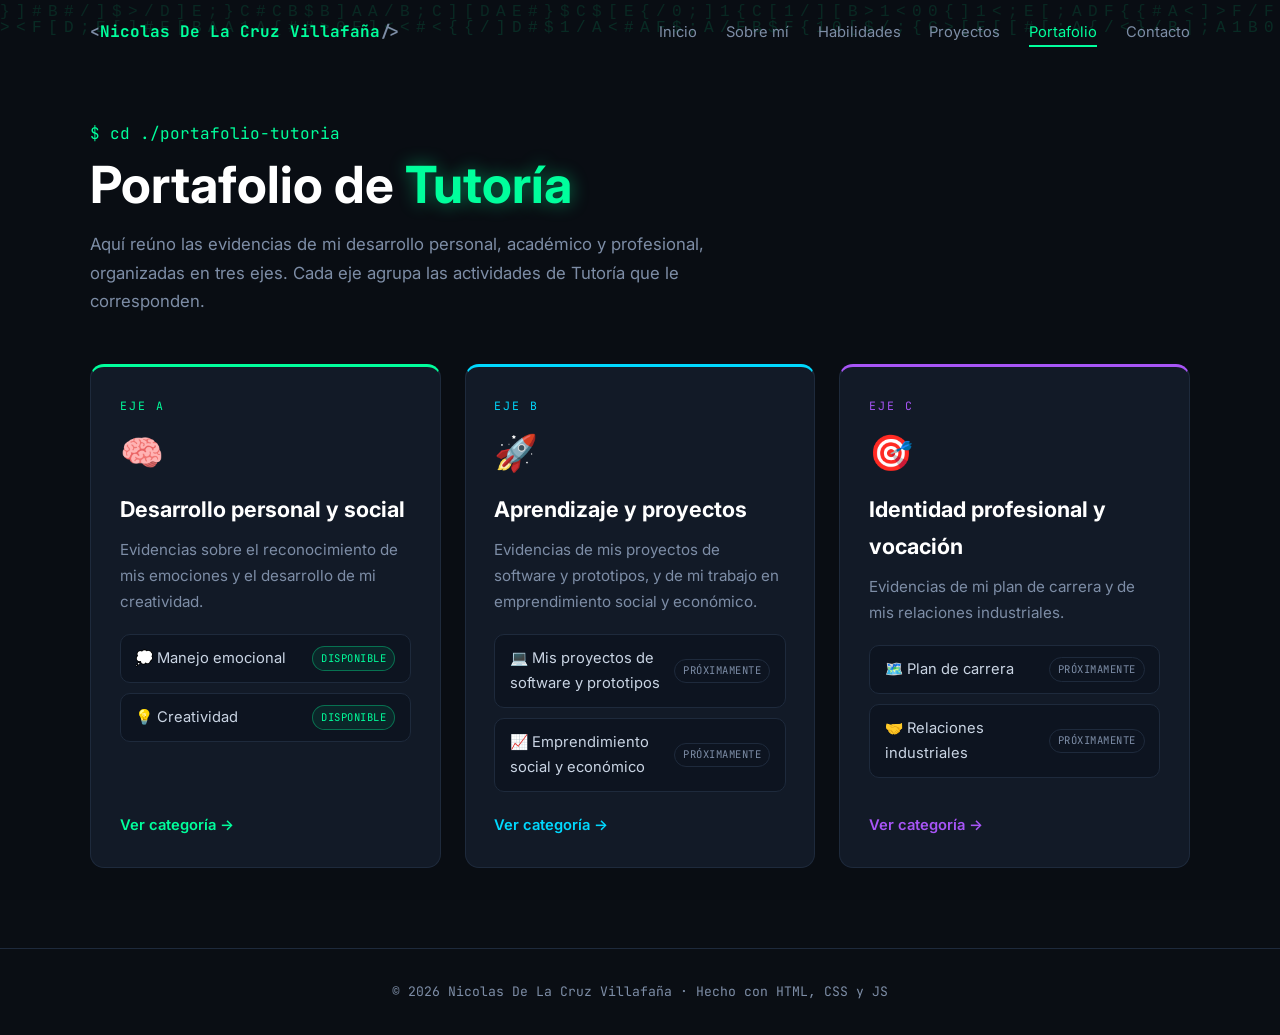
==== commit 7e49ad4e: "Update index.html" ====
--- a/index.html
+++ b/index.html
@@ -386,6 +386,234 @@
       </div>
     </section>
 
+    <!-- ===== ACTIVIDAD 3: MIS PROYECTOS DE SOFTWARE Y PROTOTIPOS ===== -->
+    <section id="actividad-3" class="act3">
+      <div class="act3__container">
+        <p class="act3__eje">Eje: Aprendizaje y proyectos</p>
+        <h2 class="act3__title">Actividad 3. Mis proyectos de software y prototipos</h2>
+
+        <!-- PROYECTO 1 -->
+        <article class="act3-card">
+          <header class="act3-card__header">
+            <span class="act3-card__label">Proyecto 1</span>
+            <h3>Control y Análisis de Consumo Energético para los Hogares</h3>
+          </header>
+
+          <div class="act3-block">
+            <h4>Descripción</h4>
+            <p>Desarrollo de un sistema de monitoreo energético orientado al análisis del consumo eléctrico en los
+              hogares mediante tecnología IoT. El prototipo obtiene mediciones de corriente eléctrica, procesa la
+              información y transmite los datos a una plataforma digital para su almacenamiento, consulta y
+              visualización.</p>
+          </div>
+
+          <div class="act3-block">
+            <h4>Desarrollo</h4>
+            <p>Se utilizó una placa ESP32, un sensor de corriente y una pantalla LCD de 16x2 con comunicación I2C. Se
+              implementó la lectura y procesamiento de señales mediante EmonLib. Posteriormente, se incorporó
+              conectividad Wi-Fi para transmitir las mediciones a Google Apps Script y almacenarlas automáticamente en
+              Google Sheets.</p>
+            <p>También se desarrolló un panel web con HTML, CSS, JavaScript y Chart.js para visualizar gráficamente los
+              registros y consultar las mediciones recientes.</p>
+          </div>
+
+          <div class="act3-block">
+            <h4>Tecnologías</h4>
+            <ul class="act3-tags">
+              <li>ESP32 y sensor de corriente</li>
+              <li>LCD 16x2 con I2C</li>
+              <li>C++ y EmonLib</li>
+              <li>Wi-Fi e IoT</li>
+              <li>Google Apps Script y Google Sheets</li>
+              <li>HTML, CSS, JavaScript y Chart.js</li>
+            </ul>
+          </div>
+
+          <div class="act3-block">
+            <h4>Resultados</h4>
+            <p>Se obtuvo un prototipo funcional capaz de recopilar, transmitir, almacenar y visualizar mediciones
+              eléctricas. Se fortalecieron conocimientos de electrónica, microcontroladores, comunicación inalámbrica,
+              servicios en la nube y desarrollo web.</p>
+          </div>
+
+          <div class="act3-block">
+            <h4>Evidencia</h4>
+            <figure class="act3-figure">
+              <button type="button" class="act3-zoom js-act3-zoom" aria-label="Ampliar imagen de evidencia">
+                <img src="ev_sensor.jpg"
+                  alt="Evidencia del prototipo de monitoreo energético con ESP32 y sensor de corriente" loading="lazy">
+              </button>
+              <figcaption>Haz clic en la imagen para ampliarla.</figcaption>
+            </figure>
+          </div>
+        </article>
+
+        <!-- PROYECTO 2 -->
+        <article class="act3-card">
+          <header class="act3-card__header">
+            <span class="act3-card__label">Proyecto 2</span>
+            <h3>Sistema Web de Gestión de Vacantes para Programadores</h3>
+          </header>
+
+          <div class="act3-block">
+            <h4>Descripción</h4>
+            <p>Desarrollo de una plataforma web para consultar y administrar ofertas laborales dirigidas al área de
+              programación y desarrollo de software, permitiendo registrar, actualizar, eliminar y consultar vacantes
+              mediante una interfaz gráfica.</p>
+          </div>
+
+          <div class="act3-block">
+            <h4>Desarrollo</h4>
+            <p>Se implementó un módulo de inicio de sesión y un panel de administración desde el cual se pueden
+              registrar nuevas vacantes, editar información existente y eliminar registros.</p>
+            <p>También se integró una API de conversión de divisas para convertir cantidades de pesos mexicanos (MXN) a
+              dólares estadounidenses (USD) y euros (EUR).</p>
+            <p>Se desarrolló un apartado de estadísticas utilizando Chart.js y se trabajó en la publicación del proyecto
+              mediante GitHub y Vercel.</p>
+          </div>
+
+          <div class="act3-block">
+            <h4>Tecnologías</h4>
+            <ul class="act3-tags">
+              <li>HTML5, CSS3 y JavaScript</li>
+              <li>Chart.js</li>
+              <li>API de conversión de divisas</li>
+              <li>Git y GitHub</li>
+              <li>Vercel</li>
+            </ul>
+          </div>
+
+          <div class="act3-block">
+            <h4>Resultados</h4>
+            <p>Se obtuvo una plataforma funcional para administrar ofertas laborales, integrando autenticación, gestión
+              de información, consumo de APIs, visualización de datos y publicación web.</p>
+          </div>
+
+          <div class="act3-block">
+            <h4>Evidencia</h4>
+            <p class="act3-pending">Por el momento no se cuenta con capturas de pantalla de este proyecto.</p>
+          </div>
+        </article>
+
+        <!-- REFLEXIÓN INDIVIDUAL (PENDIENTE) -->
+        <article class="act3-card act3-card--reflexion">
+          <header class="act3-card__header">
+            <span class="act3-card__label">Reflexión individual</span>
+            <h3>Reflexión de la actividad</h3>
+          </header>
+          <!-- Cuando la tengas, reemplaza el párrafo "act3-pending" por: <p>Tu reflexión de 100 a 150 palabras</p> -->
+          <p class="act3-pending">Pendiente: reflexión individual de 100 a 150 palabras.</p>
+        </article>
+      </div>
+
+      <!-- VISOR PARA AMPLIAR LA IMAGEN -->
+      <div class="act3-lightbox" id="act3-lightbox" role="dialog" aria-modal="true" aria-label="Imagen ampliada" hidden>
+        <button type="button" class="act3-lightbox__close" aria-label="Cerrar">&times;</button>
+        <img src="" alt="">
+      </div>
+    </section>
+
+  </template>
+
+  <template id="tpl-proyectos-software">
+
+    <section class="pf-block">
+      <h2 class="pf-h2 reveal"><span class="mono">01.</span> Proyectos de software y prototipos</h2>
+
+      <!-- PROYECTO 1 -->
+      <article class="pf-situation reveal">
+        <div class="pf-sit-head">
+          <span class="pf-sit-num mono">Proyecto 1</span>
+          <h3>Control y Análisis de Consumo Energético para los Hogares</h3>
+        </div>
+
+        <span class="pf-label mono">Descripción</span>
+        <p class="pf-desc">Desarrollo de un sistema de monitoreo energético orientado al análisis del consumo eléctrico
+          en los hogares mediante tecnología IoT. El prototipo obtiene mediciones de corriente eléctrica, procesa la
+          información y transmite los datos a una plataforma digital para su almacenamiento, consulta y visualización.
+        </p>
+
+        <span class="pf-label mono">Desarrollo</span>
+        <p class="pf-desc">Se utilizó una placa ESP32, un sensor de corriente y una pantalla LCD de 16x2 con
+          comunicación I2C. Se implementó la lectura y procesamiento de señales mediante EmonLib. Posteriormente, se
+          incorporó conectividad Wi-Fi para transmitir las mediciones a Google Apps Script y almacenarlas
+          automáticamente en Google Sheets.</p>
+        <p class="pf-desc">También se desarrolló un panel web con HTML, CSS, JavaScript y Chart.js para visualizar
+          gráficamente los registros y consultar las mediciones recientes.</p>
+
+        <span class="pf-label mono">Tecnologías</span>
+        <ul class="pf-tags">
+          <li>ESP32 y sensor de corriente</li>
+          <li>LCD 16x2 con I2C</li>
+          <li>C++ y EmonLib</li>
+          <li>Wi-Fi e IoT</li>
+          <li>Google Apps Script y Google Sheets</li>
+          <li>HTML, CSS, JavaScript y Chart.js</li>
+        </ul>
+
+        <span class="pf-label mono">Resultados</span>
+        <p class="pf-desc">Se obtuvo un prototipo funcional capaz de recopilar, transmitir, almacenar y visualizar
+          mediciones eléctricas. Se fortalecieron conocimientos de electrónica, microcontroladores, comunicación
+          inalámbrica, servicios en la nube y desarrollo web.</p>
+
+        <span class="pf-label mono">Evidencia</span>
+        <figure class="pf-figure">
+          <a href="ev_sensor.jpg" target="_blank" rel="noopener noreferrer"
+            aria-label="Abrir la imagen de evidencia en tamaño completo">
+            <img src="ev_sensor.jpg"
+              alt="Evidencia del prototipo de monitoreo energético con ESP32 y sensor de corriente" loading="lazy"
+              decoding="async" onerror="this.closest('.pf-figure').classList.add('missing')" />
+          </a>
+          <p class="pf-missing">La imagen de evidencia no se pudo cargar.</p>
+          <figcaption class="mono">Evidencia del prototipo · toca la imagen para verla en tamaño completo</figcaption>
+        </figure>
+      </article>
+
+      <!-- PROYECTO 2 -->
+      <article class="pf-situation reveal">
+        <div class="pf-sit-head">
+          <span class="pf-sit-num mono">Proyecto 2</span>
+          <h3>Sistema Web de Gestión de Vacantes para Programadores</h3>
+        </div>
+
+        <span class="pf-label mono">Descripción</span>
+        <p class="pf-desc">Desarrollo de una plataforma web para consultar y administrar ofertas laborales dirigidas al
+          área de programación y desarrollo de software, permitiendo registrar, actualizar, eliminar y consultar
+          vacantes mediante una interfaz gráfica.</p>
+
+        <span class="pf-label mono">Desarrollo</span>
+        <p class="pf-desc">Se implementó un módulo de inicio de sesión y un panel de administración desde el cual se
+          pueden registrar nuevas vacantes, editar información existente y eliminar registros.</p>
+        <p class="pf-desc">También se integró una API de conversión de divisas para convertir cantidades de pesos
+          mexicanos (MXN) a dólares estadounidenses (USD) y euros (EUR).</p>
+        <p class="pf-desc">Se desarrolló un apartado de estadísticas utilizando Chart.js y se trabajó en la
+          publicación del proyecto mediante GitHub y Vercel.</p>
+
+        <span class="pf-label mono">Tecnologías</span>
+        <ul class="pf-tags">
+          <li>HTML5, CSS3 y JavaScript</li>
+          <li>Chart.js</li>
+          <li>API de conversión de divisas</li>
+          <li>Git y GitHub</li>
+          <li>Vercel</li>
+        </ul>
+
+        <span class="pf-label mono">Resultados</span>
+        <p class="pf-desc">Se obtuvo una plataforma funcional para administrar ofertas laborales, integrando
+          autenticación, gestión de información, consumo de APIs, visualización de datos y publicación web.</p>
+
+        <span class="pf-label mono">Evidencia</span>
+        <p class="pf-desc">Por el momento no se cuenta con capturas de pantalla de este proyecto.</p>
+      </article>
+    </section>
+
+    <section class="pf-block reveal">
+      <h2 class="pf-h2"><span class="mono">02.</span> Reflexión individual</h2>
+      <!-- Cuando la tengas (100 a 150 palabras), reemplaza el <p class="pf-note"> por:
+           <div class="pf-quote pf-text"><p>Tu reflexión aquí</p></div> -->
+      <p class="pf-note"><strong>Pendiente:</strong> reflexión individual de 100 a 150 palabras.</p>
+    </section>
+
   </template>
 
   <script src="portafolio.js"></script>
--- a/styles.css
+++ b/styles.css
@@ -13,8 +13,19 @@
   --sans: "Inter", system-ui, sans-serif;
 }
 
-*, *::before, *::after { box-sizing: border-box; margin: 0; padding: 0; }
-html { scroll-behavior: smooth; scroll-padding-top: 70px; }
+*,
+*::before,
+*::after {
+  box-sizing: border-box;
+  margin: 0;
+  padding: 0;
+}
+
+html {
+  scroll-behavior: smooth;
+  scroll-padding-top: 70px;
+}
+
 body {
   font-family: var(--sans);
   background: var(--bg);
@@ -22,171 +33,540 @@
   line-height: 1.7;
   overflow-x: hidden;
 }
-ul { list-style: none; }
-a { color: inherit; text-decoration: none; }
-.mono { font-family: var(--mono); }
-.accent { color: var(--green); text-shadow: 0 0 18px rgba(0, 255, 156, 0.45); }
-.container { width: min(1100px, 92%); margin-inline: auto; }
+
+ul {
+  list-style: none;
+}
+
+a {
+  color: inherit;
+  text-decoration: none;
+}
+
+.mono {
+  font-family: var(--mono);
+}
+
+.accent {
+  color: var(--green);
+  text-shadow: 0 0 18px rgba(0, 255, 156, 0.45);
+}
+
+.container {
+  width: min(1100px, 92%);
+  margin-inline: auto;
+}
 
 #matrix {
-  position: fixed; inset: 0; z-index: -1; opacity: 0.12;
+  position: fixed;
+  inset: 0;
+  z-index: -1;
+  opacity: 0.12;
 }
 
 /* Header */
 .header {
-  position: fixed; top: 0; left: 0; width: 100%; z-index: 100;
+  position: fixed;
+  top: 0;
+  left: 0;
+  width: 100%;
+  z-index: 100;
   transition: background 0.3s, border-color 0.3s;
   border-bottom: 1px solid transparent;
 }
+
 .header.scrolled {
   background: rgba(10, 14, 20, 0.88);
   backdrop-filter: blur(10px);
   border-color: var(--border);
 }
-.nav { display: flex; align-items: center; justify-content: space-between; height: 64px; }
-.logo { font-family: var(--mono); font-weight: 700; color: var(--muted); }
-.logo span { color: var(--green); }
-.nav-menu { display: flex; gap: 1.8rem; }
+
+.nav {
+  display: flex;
+  align-items: center;
+  justify-content: space-between;
+  height: 64px;
+}
+
+.logo {
+  font-family: var(--mono);
+  font-weight: 700;
+  color: var(--muted);
+}
+
+.logo span {
+  color: var(--green);
+}
+
+.nav-menu {
+  display: flex;
+  gap: 1.8rem;
+}
+
 .nav-link {
-  font-size: 0.92rem; color: var(--muted); position: relative; padding: 4px 0;
+  font-size: 0.92rem;
+  color: var(--muted);
+  position: relative;
+  padding: 4px 0;
   transition: color 0.25s;
 }
+
 .nav-link::after {
-  content: ""; position: absolute; left: 0; bottom: -2px; width: 0; height: 2px;
-  background: var(--green); transition: width 0.3s;
-}
-.nav-link:hover, .nav-link.active { color: var(--green); }
-.nav-link:hover::after, .nav-link.active::after { width: 100%; }
-
-.nav-toggle { display: none; background: none; border: 0; cursor: pointer; padding: 8px; }
+  content: "";
+  position: absolute;
+  left: 0;
+  bottom: -2px;
+  width: 0;
+  height: 2px;
+  background: var(--green);
+  transition: width 0.3s;
+}
+
+.nav-link:hover,
+.nav-link.active {
+  color: var(--green);
+}
+
+.nav-link:hover::after,
+.nav-link.active::after {
+  width: 100%;
+}
+
+.nav-toggle {
+  display: none;
+  background: none;
+  border: 0;
+  cursor: pointer;
+  padding: 8px;
+}
+
 .nav-toggle span {
-  display: block; width: 24px; height: 2px; background: var(--green); margin: 5px 0;
+  display: block;
+  width: 24px;
+  height: 2px;
+  background: var(--green);
+  margin: 5px 0;
   transition: transform 0.3s, opacity 0.3s;
 }
-.nav-toggle.open span:nth-child(1) { transform: translateY(7px) rotate(45deg); }
-.nav-toggle.open span:nth-child(2) { opacity: 0; }
-.nav-toggle.open span:nth-child(3) { transform: translateY(-7px) rotate(-45deg); }
+
+.nav-toggle.open span:nth-child(1) {
+  transform: translateY(7px) rotate(45deg);
+}
+
+.nav-toggle.open span:nth-child(2) {
+  opacity: 0;
+}
+
+.nav-toggle.open span:nth-child(3) {
+  transform: translateY(-7px) rotate(-45deg);
+}
 
 /* Hero */
-.hero { min-height: 100vh; display: flex; align-items: center; padding-top: 64px; }
-.hero-tag { color: var(--green); margin-bottom: 0.5rem; }
-.hero h1 { font-size: clamp(2.2rem, 6vw, 4rem); line-height: 1.15; color: #fff; }
+.hero {
+  min-height: 100vh;
+  display: flex;
+  align-items: center;
+  padding-top: 64px;
+}
+
+.hero-tag {
+  color: var(--green);
+  margin-bottom: 0.5rem;
+}
+
+.hero h1 {
+  font-size: clamp(2.2rem, 6vw, 4rem);
+  line-height: 1.15;
+  color: #fff;
+}
+
 .hero-role {
-  font-size: clamp(1.1rem, 3vw, 1.7rem); color: var(--cyan);
-  margin: 0.8rem 0 1.2rem; min-height: 2.2rem; font-weight: 500;
-}
-.cursor { animation: blink 1s steps(1) infinite; color: var(--green); }
-@keyframes blink { 50% { opacity: 0; } }
-.hero-text { max-width: 600px; color: var(--muted); font-size: 1.05rem; }
-.hero-cta { display: flex; gap: 1rem; flex-wrap: wrap; margin-top: 2rem; }
+  font-size: clamp(1.1rem, 3vw, 1.7rem);
+  color: var(--cyan);
+  margin: 0.8rem 0 1.2rem;
+  min-height: 2.2rem;
+  font-weight: 500;
+}
+
+.cursor {
+  animation: blink 1s steps(1) infinite;
+  color: var(--green);
+}
+
+@keyframes blink {
+  50% {
+    opacity: 0;
+  }
+}
+
+.hero-text {
+  max-width: 600px;
+  color: var(--muted);
+  font-size: 1.05rem;
+}
+
+.hero-cta {
+  display: flex;
+  gap: 1rem;
+  flex-wrap: wrap;
+  margin-top: 2rem;
+}
 
 .btn {
-  display: inline-block; padding: 0.8rem 1.6rem; border-radius: 8px;
-  font-weight: 600; font-size: 0.95rem; transition: all 0.3s; border: 2px solid var(--green);
-}
-.btn-primary { background: var(--green); color: #04110b; }
-.btn-primary:hover { box-shadow: 0 0 24px rgba(0, 255, 156, 0.55); transform: translateY(-2px); }
-.btn-outline { color: var(--green); }
-.btn-outline:hover { background: rgba(0, 255, 156, 0.1); transform: translateY(-2px); }
+  display: inline-block;
+  padding: 0.8rem 1.6rem;
+  border-radius: 8px;
+  font-weight: 600;
+  font-size: 0.95rem;
+  transition: all 0.3s;
+  border: 2px solid var(--green);
+}
+
+.btn-primary {
+  background: var(--green);
+  color: #04110b;
+}
+
+.btn-primary:hover {
+  box-shadow: 0 0 24px rgba(0, 255, 156, 0.55);
+  transform: translateY(-2px);
+}
+
+.btn-outline {
+  color: var(--green);
+}
+
+.btn-outline:hover {
+  background: rgba(0, 255, 156, 0.1);
+  transform: translateY(-2px);
+}
 
 /* Sections */
-.section { padding: 6rem 0; }
-.section:nth-of-type(even) { background: rgba(15, 21, 32, 0.7); }
-.section-title { font-size: clamp(1.6rem, 4vw, 2.2rem); color: #fff; margin-bottom: 2.5rem; }
-.section-title .mono { color: var(--green); font-size: 0.8em; margin-right: 0.4rem; }
+.section {
+  padding: 6rem 0;
+}
+
+.section:nth-of-type(even) {
+  background: rgba(15, 21, 32, 0.7);
+}
+
+.section-title {
+  font-size: clamp(1.6rem, 4vw, 2.2rem);
+  color: #fff;
+  margin-bottom: 2.5rem;
+}
+
+.section-title .mono {
+  color: var(--green);
+  font-size: 0.8em;
+  margin-right: 0.4rem;
+}
 
 /* About */
-.about-grid { display: grid; grid-template-columns: 1.2fr 1fr; gap: 2.5rem; align-items: center; }
-.about-text p { margin-bottom: 1rem; }
-.about-text strong { color: var(--cyan); font-weight: 600; }
+.about-grid {
+  display: grid;
+  grid-template-columns: 1.2fr 1fr;
+  gap: 2.5rem;
+  align-items: center;
+}
+
+.about-text p {
+  margin-bottom: 1rem;
+}
+
+.about-text strong {
+  color: var(--cyan);
+  font-weight: 600;
+}
+
 .terminal {
-  background: #070b11; border: 1px solid var(--border); border-radius: var(--radius);
-  overflow: hidden; box-shadow: 0 0 30px rgba(0, 217, 255, 0.08);
-}
-.terminal-bar { display: flex; align-items: center; gap: 6px; padding: 10px 14px; background: var(--card); }
-.terminal-bar i { width: 11px; height: 11px; border-radius: 50%; background: #ff5f56; }
-.terminal-bar i:nth-child(2) { background: #ffbd2e; }
-.terminal-bar i:nth-child(3) { background: #27c93f; }
-.terminal-bar span { margin-left: auto; font-size: 0.75rem; color: var(--muted); }
-.terminal pre { padding: 1.2rem; font-size: 0.85rem; color: var(--cyan); overflow-x: auto; }
-.terminal .g { color: var(--green); }
+  background: #070b11;
+  border: 1px solid var(--border);
+  border-radius: var(--radius);
+  overflow: hidden;
+  box-shadow: 0 0 30px rgba(0, 217, 255, 0.08);
+}
+
+.terminal-bar {
+  display: flex;
+  align-items: center;
+  gap: 6px;
+  padding: 10px 14px;
+  background: var(--card);
+}
+
+.terminal-bar i {
+  width: 11px;
+  height: 11px;
+  border-radius: 50%;
+  background: #ff5f56;
+}
+
+.terminal-bar i:nth-child(2) {
+  background: #ffbd2e;
+}
+
+.terminal-bar i:nth-child(3) {
+  background: #27c93f;
+}
+
+.terminal-bar span {
+  margin-left: auto;
+  font-size: 0.75rem;
+  color: var(--muted);
+}
+
+.terminal pre {
+  padding: 1.2rem;
+  font-size: 0.85rem;
+  color: var(--cyan);
+  overflow-x: auto;
+}
+
+.terminal .g {
+  color: var(--green);
+}
 
 /* Skills */
-.skills-grid, .projects-grid {
-  display: grid; grid-template-columns: repeat(auto-fit, minmax(270px, 1fr)); gap: 1.5rem;
-}
-.skill-card, .project-card {
-  background: var(--card); border: 1px solid var(--border); border-radius: var(--radius);
-  padding: 1.8rem; transition: transform 0.3s, border-color 0.3s, box-shadow 0.3s;
-}
-.skill-card:hover, .project-card:hover {
-  transform: translateY(-6px); border-color: var(--cyan);
+.skills-grid,
+.projects-grid {
+  display: grid;
+  grid-template-columns: repeat(auto-fit, minmax(270px, 1fr));
+  gap: 1.5rem;
+}
+
+.skill-card,
+.project-card {
+  background: var(--card);
+  border: 1px solid var(--border);
+  border-radius: var(--radius);
+  padding: 1.8rem;
+  transition: transform 0.3s, border-color 0.3s, box-shadow 0.3s;
+}
+
+.skill-card:hover,
+.project-card:hover {
+  transform: translateY(-6px);
+  border-color: var(--cyan);
   box-shadow: 0 10px 30px rgba(0, 217, 255, 0.12);
 }
-.skill-icon { font-size: 2rem; margin-bottom: 0.6rem; }
-.skill-card h3, .project-card h3 { color: #fff; margin-bottom: 1rem; font-size: 1.2rem; }
-.tags { display: flex; flex-wrap: wrap; gap: 0.5rem; }
+
+.skill-icon {
+  font-size: 2rem;
+  margin-bottom: 0.6rem;
+}
+
+.skill-card h3,
+.project-card h3 {
+  color: #fff;
+  margin-bottom: 1rem;
+  font-size: 1.2rem;
+}
+
+.tags {
+  display: flex;
+  flex-wrap: wrap;
+  gap: 0.5rem;
+}
+
 .tags li {
-  font-family: var(--mono); font-size: 0.78rem; padding: 0.3rem 0.7rem; border-radius: 6px;
-  background: rgba(0, 255, 156, 0.08); color: var(--green); border: 1px solid rgba(0, 255, 156, 0.25);
-}
-.tags.small { margin: 1rem 0; }
-.tags.small li { background: rgba(168, 85, 247, 0.1); color: #c9a0ff; border-color: rgba(168, 85, 247, 0.3); }
+  font-family: var(--mono);
+  font-size: 0.78rem;
+  padding: 0.3rem 0.7rem;
+  border-radius: 6px;
+  background: rgba(0, 255, 156, 0.08);
+  color: var(--green);
+  border: 1px solid rgba(0, 255, 156, 0.25);
+}
+
+.tags.small {
+  margin: 1rem 0;
+}
+
+.tags.small li {
+  background: rgba(168, 85, 247, 0.1);
+  color: #c9a0ff;
+  border-color: rgba(168, 85, 247, 0.3);
+}
 
 /* Projects */
-.project-label { font-size: 0.75rem; color: var(--violet); letter-spacing: 1px; text-transform: uppercase; }
-.project-card h3 { margin-top: 0.4rem; }
-.project-card p { color: var(--muted); font-size: 0.95rem; }
-.project-link { color: var(--cyan); font-weight: 600; font-size: 0.9rem; transition: color 0.2s; }
-.project-link:hover { color: var(--green); }
+.project-label {
+  font-size: 0.75rem;
+  color: var(--violet);
+  letter-spacing: 1px;
+  text-transform: uppercase;
+}
+
+.project-card h3 {
+  margin-top: 0.4rem;
+}
+
+.project-card p {
+  color: var(--muted);
+  font-size: 0.95rem;
+}
+
+.project-link {
+  color: var(--cyan);
+  font-weight: 600;
+  font-size: 0.9rem;
+  transition: color 0.2s;
+}
+
+.project-link:hover {
+  color: var(--green);
+}
 
 /* Contact */
-.contact { text-align: center; }
-.contact-text { color: var(--muted); max-width: 520px; margin: -1rem auto 2rem; }
-.contact-links { display: flex; flex-wrap: wrap; justify-content: center; gap: 1rem; }
+.contact {
+  text-align: center;
+}
+
+.contact-text {
+  color: var(--muted);
+  max-width: 520px;
+  margin: -1rem auto 2rem;
+}
+
+.contact-links {
+  display: flex;
+  flex-wrap: wrap;
+  justify-content: center;
+  gap: 1rem;
+}
+
 .contact-item {
-  display: flex; flex-direction: column; align-items: center; gap: 0.2rem; min-width: 210px;
-  background: var(--card); border: 1px solid var(--border); border-radius: var(--radius);
-  padding: 1.4rem; font-weight: 600; color: #fff; transition: all 0.3s;
-}
-.contact-item span { font-size: 1.6rem; }
-.contact-item small { color: var(--muted); font-weight: 400; font-size: 0.78rem; }
-.contact-item:hover { border-color: var(--green); transform: translateY(-4px); box-shadow: 0 0 24px rgba(0, 255, 156, 0.18); }
+  display: flex;
+  flex-direction: column;
+  align-items: center;
+  gap: 0.2rem;
+  min-width: 210px;
+  background: var(--card);
+  border: 1px solid var(--border);
+  border-radius: var(--radius);
+  padding: 1.4rem;
+  font-weight: 600;
+  color: #fff;
+  transition: all 0.3s;
+}
+
+.contact-item span {
+  font-size: 1.6rem;
+}
+
+.contact-item small {
+  color: var(--muted);
+  font-weight: 400;
+  font-size: 0.78rem;
+}
+
+.contact-item:hover {
+  border-color: var(--green);
+  transform: translateY(-4px);
+  box-shadow: 0 0 24px rgba(0, 255, 156, 0.18);
+}
 
 /* Footer */
-.footer { text-align: center; padding: 2rem 1rem; border-top: 1px solid var(--border); color: var(--muted); font-size: 0.82rem; }
+.footer {
+  text-align: center;
+  padding: 2rem 1rem;
+  border-top: 1px solid var(--border);
+  color: var(--muted);
+  font-size: 0.82rem;
+}
 
 .to-top {
-  position: fixed; right: 1.2rem; bottom: 1.2rem; width: 44px; height: 44px; border-radius: 50%;
-  background: var(--card); color: var(--green); border: 1px solid var(--green); font-size: 1.2rem;
-  cursor: pointer; opacity: 0; pointer-events: none; transition: opacity 0.3s, transform 0.3s; z-index: 90;
-}
-.to-top.show { opacity: 1; pointer-events: auto; }
-.to-top:hover { transform: translateY(-3px); }
+  position: fixed;
+  right: 1.2rem;
+  bottom: 1.2rem;
+  width: 44px;
+  height: 44px;
+  border-radius: 50%;
+  background: var(--card);
+  color: var(--green);
+  border: 1px solid var(--green);
+  font-size: 1.2rem;
+  cursor: pointer;
+  opacity: 0;
+  pointer-events: none;
+  transition: opacity 0.3s, transform 0.3s;
+  z-index: 90;
+}
+
+.to-top.show {
+  opacity: 1;
+  pointer-events: auto;
+}
+
+.to-top:hover {
+  transform: translateY(-3px);
+}
 
 /* Reveal */
-.reveal { opacity: 0; transform: translateY(28px); transition: opacity 0.7s ease, transform 0.7s ease; }
-.reveal.visible { opacity: 1; transform: none; }
+.reveal {
+  opacity: 0;
+  transform: translateY(28px);
+  transition: opacity 0.7s ease, transform 0.7s ease;
+}
+
+.reveal.visible {
+  opacity: 1;
+  transform: none;
+}
 
 /* Responsive */
 @media (max-width: 800px) {
-  .nav-toggle { display: block; }
+  .nav-toggle {
+    display: block;
+  }
+
   .nav-menu {
-    position: fixed; top: 64px; right: 0; width: 70%; max-width: 280px; height: calc(100vh - 64px);
-    flex-direction: column; gap: 1.5rem; padding: 2rem;
-    background: rgba(10, 14, 20, 0.97); border-left: 1px solid var(--border);
-    transform: translateX(100%); transition: transform 0.35s ease;
-  }
-  .nav-menu.open { transform: translateX(0); }
-  .about-grid { grid-template-columns: 1fr; }
-  .section { padding: 4.5rem 0; }
+    position: fixed;
+    top: 64px;
+    right: 0;
+    width: 70%;
+    max-width: 280px;
+    height: calc(100vh - 64px);
+    flex-direction: column;
+    gap: 1.5rem;
+    padding: 2rem;
+    background: rgba(10, 14, 20, 0.97);
+    border-left: 1px solid var(--border);
+    transform: translateX(100%);
+    transition: transform 0.35s ease;
+  }
+
+  .nav-menu.open {
+    transform: translateX(0);
+  }
+
+  .about-grid {
+    grid-template-columns: 1fr;
+  }
+
+  .section {
+    padding: 4.5rem 0;
+  }
 }
 
 @media (prefers-reduced-motion: reduce) {
-  html { scroll-behavior: auto; }
-  *, *::before, *::after { animation: none !important; transition: none !important; }
-  .reveal { opacity: 1; transform: none; }
-}
+  html {
+    scroll-behavior: auto;
+  }
+
+  *,
+  *::before,
+  *::after {
+    animation: none !important;
+    transition: none !important;
+  }
+
+  .reveal {
+    opacity: 1;
+    transform: none;
+  }
+}
+
 /* Foto de perfil */
 .hero-grid {
   display: grid;
@@ -194,7 +574,12 @@
   gap: 3rem;
   align-items: center;
 }
-.hero-photo { display: flex; justify-content: center; }
+
+.hero-photo {
+  display: flex;
+  justify-content: center;
+}
+
 .photo-frame {
   width: min(320px, 70vw);
   aspect-ratio: 1;
@@ -204,6 +589,7 @@
   box-shadow: 0 0 40px rgba(0, 255, 156, 0.25), 0 0 80px rgba(168, 85, 247, 0.15);
   animation: spin-glow 8s linear infinite;
 }
+
 .photo-frame {
   width: min(320px, 70vw);
   aspect-ratio: 1;
@@ -214,6 +600,7 @@
   box-shadow: 0 0 30px rgba(0, 255, 156, 0.45), 0 0 70px rgba(0, 255, 156, 0.2);
   animation: none;
 }
+
 .photo-frame img {
   width: 100%;
   height: 100%;
@@ -224,12 +611,632 @@
   display: block;
   filter: none;
 }
-@keyframes spin-glow { to { filter: hue-rotate(360deg); } }
+
+@keyframes spin-glow {
+  to {
+    filter: hue-rotate(360deg);
+  }
+}
 
 @media (max-width: 800px) {
-  .hero-grid { grid-template-columns: 1fr; text-align: center; gap: 2rem; }
-  .hero-photo { order: -1; }
-  .photo-frame { width: min(220px, 60vw); }
-  .hero-text { margin-inline: auto; }
-  .hero-cta { justify-content: center; }
-}+  .hero-grid {
+    grid-template-columns: 1fr;
+    text-align: center;
+    gap: 2rem;
+  }
+
+  .hero-photo {
+    order: -1;
+  }
+
+  .photo-frame {
+    width: min(220px, 60vw);
+  }
+
+  .hero-text {
+    margin-inline: auto;
+  }
+
+  .hero-cta {
+    justify-content: center;
+  }
+}
+
+/* ===================== PORTAFOLIO (Tutoría) ===================== */
+.pf-view {
+  padding: 7.5rem 0 5rem;
+  min-height: 100vh;
+}
+
+.pf-intro {
+  max-width: 700px;
+  margin-bottom: 3rem;
+}
+
+.pf-intro h1 {
+  font-size: clamp(2rem, 5.5vw, 3.2rem);
+  line-height: 1.15;
+  color: #fff;
+  margin: 0.3rem 0 1rem;
+  outline: none;
+}
+
+.pf-intro p:not(.hero-tag) {
+  color: var(--muted);
+  font-size: 1.05rem;
+}
+
+/* Tarjetas de categoría */
+.pf-grid {
+  display: grid;
+  grid-template-columns: repeat(auto-fit, minmax(290px, 1fr));
+  gap: 1.5rem;
+}
+
+.pf-card,
+.pf-act-card {
+  --c: var(--green);
+  --c-rgb: 0, 255, 156;
+  background: var(--card);
+  border: 1px solid var(--border);
+  border-top: 3px solid var(--c);
+  border-radius: var(--radius);
+  padding: 1.8rem;
+  transition: opacity 0.7s ease, transform 0.5s ease, border-color 0.3s, box-shadow 0.3s;
+}
+
+[data-accent="cyan"] {
+  --c: var(--cyan);
+  --c-rgb: 0, 217, 255;
+}
+
+[data-accent="violet"] {
+  --c: var(--violet);
+  --c-rgb: 168, 85, 247;
+}
+
+.pf-card {
+  display: flex;
+  flex-direction: column;
+}
+
+.pf-card:hover,
+.pf-act-card:hover {
+  transform: translateY(-6px);
+  border-color: var(--c);
+  box-shadow: 0 10px 30px rgba(var(--c-rgb), 0.16);
+}
+
+.pf-axis {
+  font-size: 0.72rem;
+  letter-spacing: 2px;
+  text-transform: uppercase;
+  color: var(--c);
+}
+
+.pf-card-icon {
+  font-size: 2.2rem;
+  margin: 0.5rem 0;
+}
+
+.pf-card h2 {
+  color: #fff;
+  font-size: 1.35rem;
+  margin-bottom: 0.6rem;
+}
+
+.pf-card>p {
+  color: var(--muted);
+  font-size: 0.95rem;
+  margin-bottom: 1.2rem;
+}
+
+.pf-list {
+  display: grid;
+  gap: 0.6rem;
+}
+
+.pf-list a {
+  display: flex;
+  align-items: center;
+  justify-content: space-between;
+  gap: 0.6rem;
+  padding: 0.7rem 0.9rem;
+  border-radius: 10px;
+  background: #0d1420;
+  border: 1px solid var(--border);
+  font-size: 0.92rem;
+  transition: border-color 0.25s, color 0.25s;
+}
+
+.pf-list a:hover {
+  border-color: var(--c);
+  color: #fff;
+}
+
+.pf-more {
+  margin-top: auto;
+  padding-top: 1.3rem;
+  color: var(--c);
+  font-weight: 600;
+  font-size: 0.92rem;
+}
+
+.pf-more:hover {
+  text-decoration: underline;
+}
+
+.pf-status {
+  flex: none;
+  font-size: 0.66rem;
+  padding: 0.15rem 0.5rem;
+  border-radius: 999px;
+  text-transform: uppercase;
+  letter-spacing: 0.5px;
+  border: 1px solid var(--border);
+  color: var(--muted);
+}
+
+.pf-status.ready {
+  color: var(--green);
+  border-color: rgba(0, 255, 156, 0.35);
+  background: rgba(0, 255, 156, 0.08);
+}
+
+/* Navegación (migas y botones) */
+.pf-crumbs {
+  display: flex;
+  flex-wrap: wrap;
+  gap: 0.5rem;
+  font-size: 0.8rem;
+  color: var(--muted);
+  margin-bottom: 2rem;
+}
+
+.pf-crumbs a {
+  color: var(--cyan);
+  transition: color 0.2s;
+}
+
+.pf-crumbs a:hover {
+  color: var(--green);
+}
+
+.pf-crumbs .sep {
+  opacity: 0.5;
+}
+
+.pf-actions {
+  display: flex;
+  flex-wrap: wrap;
+  gap: 1rem;
+  margin-top: 2.5rem;
+}
+
+/* Vista de categoría */
+.pf-cat-head {
+  margin-bottom: 2.5rem;
+  max-width: 700px;
+}
+
+.pf-cat-head h1 {
+  font-size: clamp(1.8rem, 5vw, 2.8rem);
+  color: #fff;
+  line-height: 1.2;
+  margin: 0.4rem 0 0.8rem;
+  outline: none;
+}
+
+.pf-cat-head p {
+  color: var(--muted);
+}
+
+.pf-act-grid {
+  display: grid;
+  grid-template-columns: repeat(auto-fit, minmax(280px, 1fr));
+  gap: 1.5rem;
+}
+
+.pf-act-card {
+  display: block;
+}
+
+.pf-act-card .pf-card-icon {
+  margin-top: 0;
+}
+
+.pf-act-card h2 {
+  color: #fff;
+  font-size: 1.25rem;
+  margin-bottom: 0.5rem;
+}
+
+.pf-act-card p {
+  color: var(--muted);
+  font-size: 0.93rem;
+  margin-bottom: 1rem;
+}
+
+/* Vista de actividad */
+.pf-act-head {
+  margin-bottom: 2.5rem;
+}
+
+.pf-act-head h1 {
+  font-size: clamp(1.9rem, 5vw, 3rem);
+  color: #fff;
+  line-height: 1.15;
+  margin-top: 0.8rem;
+  outline: none;
+}
+
+.pf-badge {
+  display: inline-block;
+  font-size: 0.75rem;
+  padding: 0.25rem 0.8rem;
+  border-radius: 999px;
+  color: var(--c, var(--green));
+  border: 1px solid var(--c, var(--green));
+  background: rgba(var(--c-rgb, 0, 255, 156), 0.08);
+}
+
+.pf-block {
+  margin-bottom: 3.5rem;
+}
+
+.pf-h2 {
+  font-size: clamp(1.3rem, 3.2vw, 1.7rem);
+  color: #fff;
+  margin-bottom: 1.4rem;
+}
+
+.pf-h2 .mono {
+  color: var(--green);
+  font-size: 0.8em;
+  margin-right: 0.4rem;
+}
+
+.pf-text p {
+  margin-bottom: 1rem;
+}
+
+.pf-lead {
+  border-left: 3px solid var(--green);
+  padding: 1.2rem 1.4rem;
+  background: var(--card);
+  border-radius: 0 var(--radius) var(--radius) 0;
+}
+
+.pf-lead p:last-child {
+  margin-bottom: 0;
+}
+
+.pf-situation {
+  background: var(--card);
+  border: 1px solid var(--border);
+  border-radius: var(--radius);
+  padding: 1.8rem;
+  margin-bottom: 1.5rem;
+}
+
+.pf-sit-head {
+  display: flex;
+  align-items: center;
+  flex-wrap: wrap;
+  gap: 0.8rem;
+  margin-bottom: 1.2rem;
+}
+
+.pf-sit-head h3 {
+  color: #fff;
+  font-size: 1.2rem;
+}
+
+.pf-sit-num {
+  font-size: 0.72rem;
+  text-transform: uppercase;
+  letter-spacing: 1px;
+  padding: 0.2rem 0.7rem;
+  border-radius: 999px;
+  color: var(--violet);
+  border: 1px solid rgba(168, 85, 247, 0.4);
+  background: rgba(168, 85, 247, 0.08);
+}
+
+.pf-label {
+  display: block;
+  font-size: 0.72rem;
+  letter-spacing: 1px;
+  text-transform: uppercase;
+  color: var(--cyan);
+  margin-bottom: 0.3rem;
+}
+
+.pf-desc {
+  margin-bottom: 1.4rem;
+}
+
+.pf-facts {
+  display: grid;
+  grid-template-columns: 1fr 1fr;
+  gap: 0.9rem;
+}
+
+.pf-fact {
+  background: #0d1420;
+  border: 1px solid var(--border);
+  border-radius: 10px;
+  padding: 1rem;
+}
+
+.pf-fact p {
+  color: var(--muted);
+  font-size: 0.93rem;
+}
+
+.pf-fact.emo .pf-label {
+  color: var(--violet);
+}
+
+.pf-fact.det .pf-label {
+  color: #ffbd2e;
+}
+
+.pf-fact.res .pf-label {
+  color: var(--cyan);
+}
+
+.pf-fact.est .pf-label {
+  color: var(--green);
+}
+
+.pf-selected {
+  display: grid;
+  grid-template-columns: 1fr 1fr;
+  gap: 0.9rem;
+  margin-bottom: 1.4rem;
+}
+
+.pf-steps {
+  list-style: none;
+  counter-reset: step;
+  display: grid;
+  gap: 0.9rem;
+  margin-top: 1.2rem;
+}
+
+.pf-steps li {
+  counter-increment: step;
+  position: relative;
+  padding: 1rem 1rem 1rem 3.6rem;
+  background: var(--card);
+  border: 1px solid var(--border);
+  border-radius: 12px;
+}
+
+.pf-steps li::before {
+  content: counter(step);
+  position: absolute;
+  left: 1rem;
+  top: 50%;
+  transform: translateY(-50%);
+  width: 1.9rem;
+  height: 1.9rem;
+  border-radius: 50%;
+  display: grid;
+  place-items: center;
+  background: rgba(0, 255, 156, 0.1);
+  color: var(--green);
+  border: 1px solid rgba(0, 255, 156, 0.4);
+  font-family: var(--mono);
+  font-size: 0.85rem;
+}
+
+.pf-steps strong {
+  color: var(--cyan);
+}
+
+.pf-compare {
+  display: grid;
+  grid-template-columns: 1fr 1fr;
+  gap: 1.2rem;
+  margin-top: 1.6rem;
+}
+
+.pf-col {
+  background: var(--card);
+  border: 1px solid var(--border);
+  border-radius: var(--radius);
+  padding: 1.5rem;
+}
+
+.pf-col.before {
+  border-top: 3px solid #ff5f56;
+}
+
+.pf-col.after {
+  border-top: 3px solid var(--green);
+}
+
+.pf-col h3 {
+  display: flex;
+  align-items: center;
+  justify-content: space-between;
+  gap: 0.6rem;
+  font-family: var(--mono);
+  font-size: 1rem;
+  letter-spacing: 2px;
+  margin-bottom: 1.1rem;
+}
+
+.pf-col.before h3 {
+  color: #ff5f56;
+}
+
+.pf-col.after h3 {
+  color: var(--green);
+}
+
+.pf-col h3 small {
+  font-size: 0.68rem;
+  letter-spacing: 0.5px;
+  font-weight: 400;
+  color: var(--muted);
+}
+
+.pf-col li {
+  position: relative;
+  padding-left: 1.7rem;
+  margin-bottom: 0.7rem;
+}
+
+.pf-col li:last-child {
+  margin-bottom: 0;
+}
+
+.pf-col li::before {
+  position: absolute;
+  left: 0;
+  font-family: var(--mono);
+}
+
+.pf-col.before li::before {
+  content: "✕";
+  color: #ff5f56;
+}
+
+.pf-col.after li::before {
+  content: "✓";
+  color: var(--green);
+}
+
+.pf-note {
+  margin-top: 1.2rem;
+  padding: 0.9rem 1.1rem;
+  font-size: 0.92rem;
+  border-radius: 10px;
+  border: 1px dashed rgba(255, 189, 46, 0.5);
+  background: rgba(255, 189, 46, 0.06);
+}
+
+.pf-note strong {
+  color: #ffbd2e;
+}
+
+.pf-quote {
+  padding: 1.6rem 1.8rem;
+  background: var(--card);
+  border: 1px solid var(--border);
+  border-left: 3px solid var(--violet);
+  border-radius: var(--radius);
+}
+
+.pf-soon {
+  text-align: center;
+  padding: 3rem 1.5rem;
+  background: var(--card);
+  border: 1px dashed var(--border);
+  border-radius: var(--radius);
+  color: var(--muted);
+}
+
+.pf-soon .pf-card-icon {
+  font-size: 2.6rem;
+}
+
+@media (max-width: 700px) {
+  .pf-view {
+    padding-top: 6.5rem;
+  }
+
+  .pf-facts,
+  .pf-selected,
+  .pf-compare {
+    grid-template-columns: 1fr;
+  }
+
+  .pf-situation,
+  .pf-col {
+    padding: 1.3rem;
+  }
+
+  .pf-actions .btn {
+    width: 100%;
+    text-align: center;
+  }
+}
+
+
+/* --- Actividad Creatividad: ideas, prototipo y retroalimentación --- */
+.pf-idea.selected {
+  border-color: rgba(0, 255, 156, 0.55);
+  box-shadow: 0 0 24px rgba(0, 255, 156, 0.08);
+}
+
+.pf-idea .pf-sit-head {
+  margin-bottom: 0.8rem;
+}
+
+.pf-idea .pf-desc {
+  margin-bottom: 0;
+}
+
+.pf-idea .pf-status {
+  margin-left: auto;
+}
+
+.pf-figure {
+  margin: 0 0 1.4rem;
+  background: var(--card);
+  border: 1px solid var(--border);
+  border-radius: var(--radius);
+  padding: 0.8rem;
+}
+
+.pf-figure a {
+  display: block;
+}
+
+.pf-figure img {
+  display: block;
+  width: 100%;
+  height: auto;
+  border-radius: 10px;
+  background: #0d1420;
+}
+
+.pf-figure figcaption {
+  margin-top: 0.7rem;
+  font-size: 0.75rem;
+  color: var(--muted);
+  text-align: center;
+}
+
+.pf-missing {
+  display: none;
+  padding: 2.5rem 1rem;
+  text-align: center;
+  color: var(--muted);
+  border: 1px dashed var(--border);
+  border-radius: 10px;
+}
+
+.pf-figure.missing a {
+  display: none;
+}
+
+.pf-figure.missing .pf-missing {
+  display: block;
+}
+
+.pf-quote p+p {
+  margin-top: 1rem;
+}
+
+.pf-conclusion {
+  margin-top: 1.2rem;
+}
+
+.pf-conclusion .pf-label {
+  color: var(--green);
+}
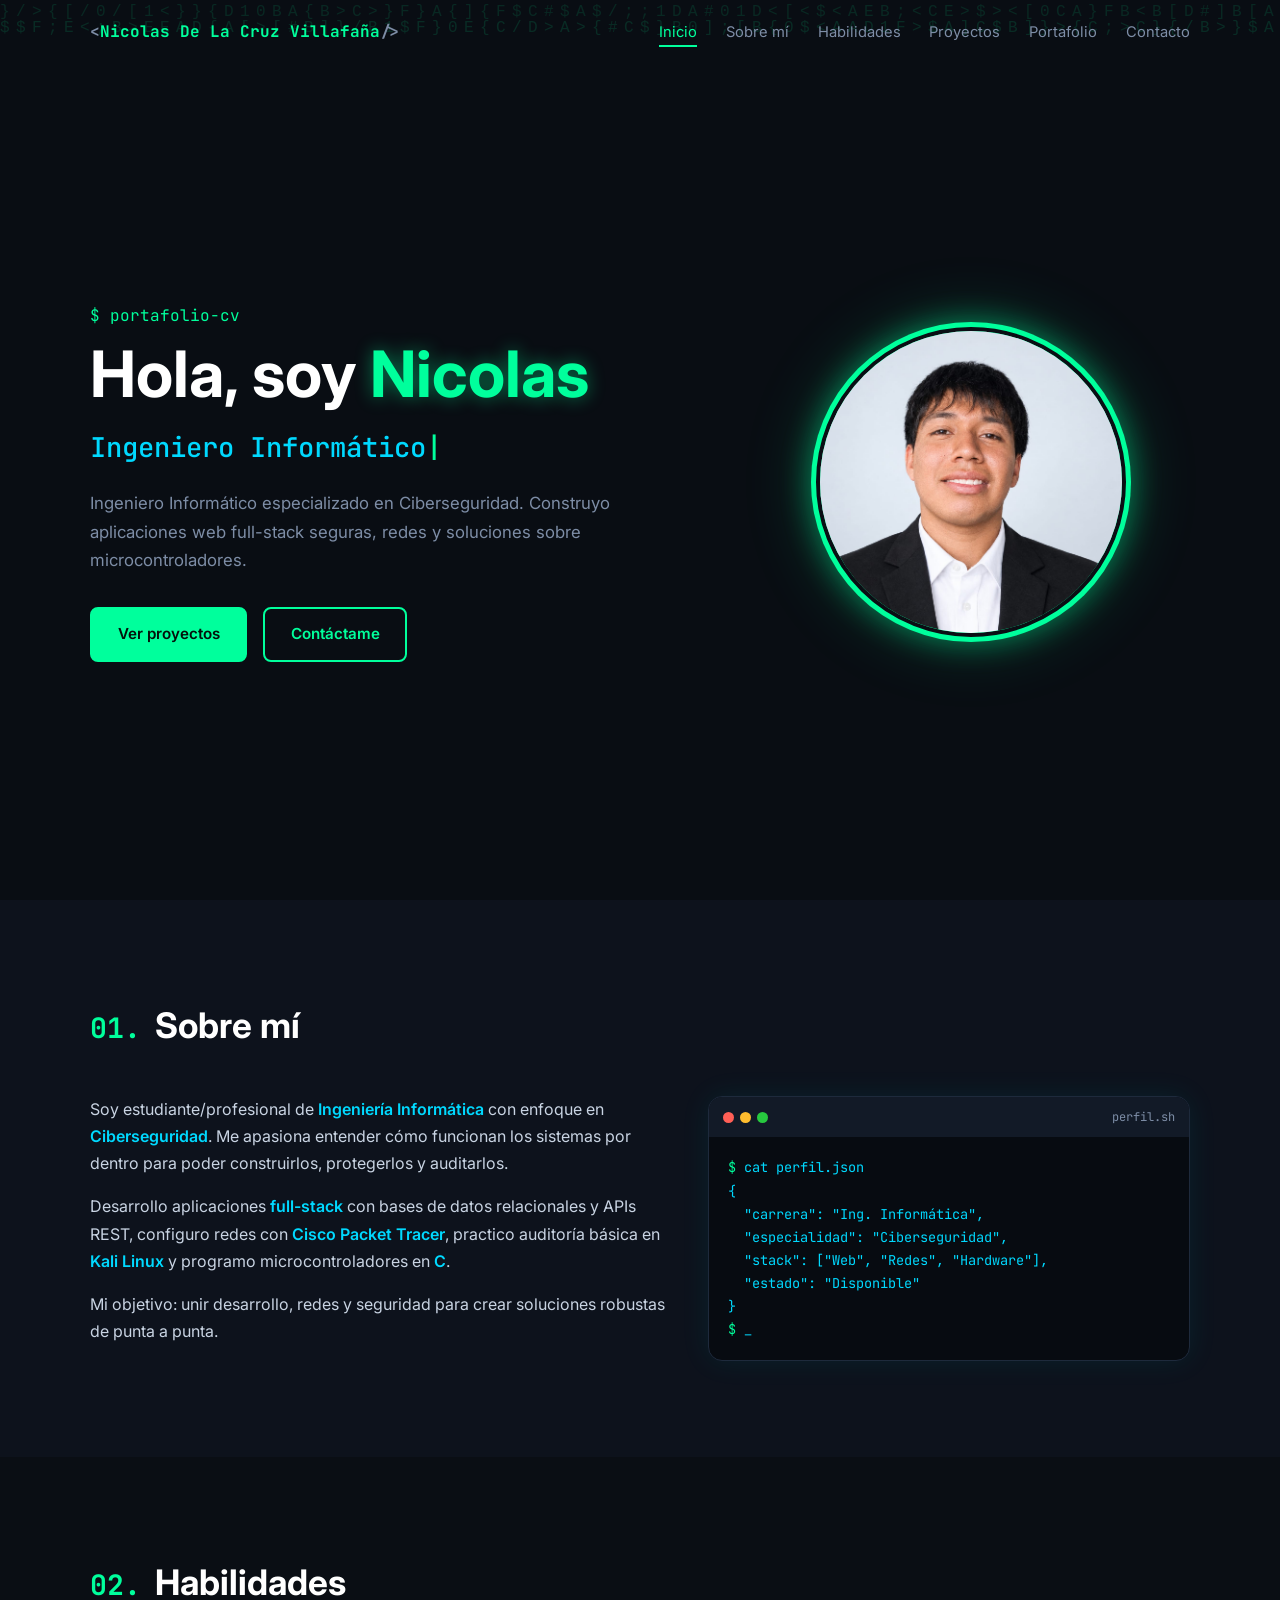
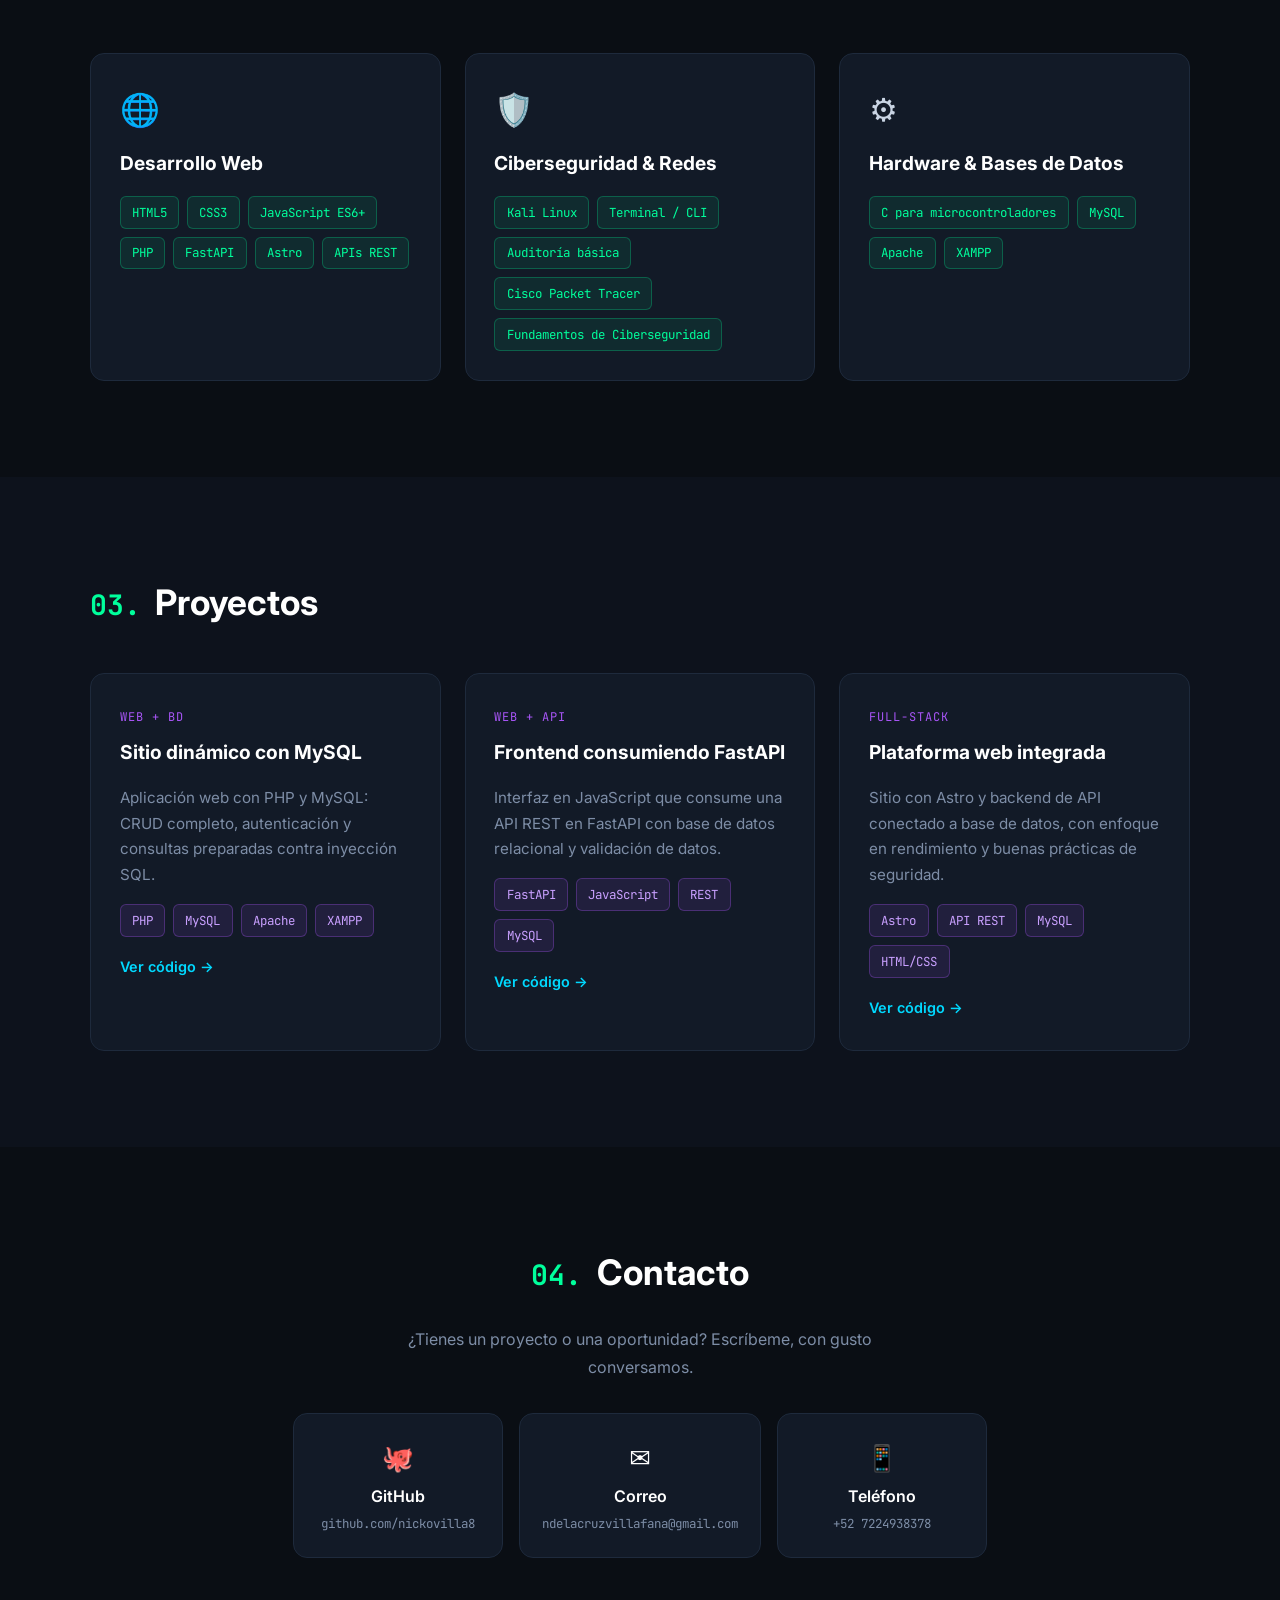
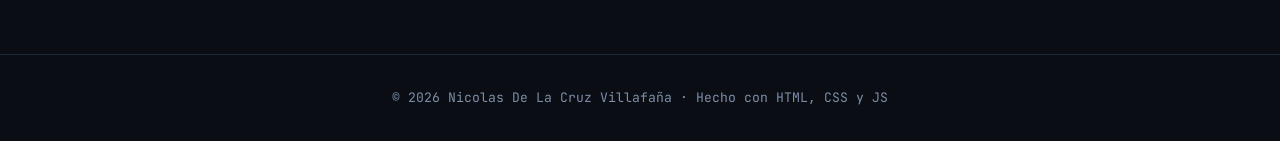
==== commit f4315925: "Update index.html" ====
--- a/index.html
+++ b/index.html
@@ -4,10 +4,16 @@
 <head>
   <meta charset="UTF-8" />
   <meta name="viewport" content="width=device-width, initial-scale=1.0" />
-  <title>Portafolio de Tutoría | Nicolas De La Cruz Villafaña</title>
+  <title>Nicolas De La Cruz Villafaña | Ingeniero Informático</title>
   <meta name="description"
-    content="Portafolio de Tutoría de Nicolas De La Cruz Villafaña: evidencias de desarrollo personal, académico y profesional." />
+    content="Portafolio de TU NOMBRE: Ingeniería Informática especializada en Ciberseguridad, desarrollo web full-stack, redes y microcontroladores." />
+  <meta name="keywords"
+    content="ciberseguridad, desarrollo web, full-stack, FastAPI, PHP, MySQL, Kali Linux, redes, portafolio" />
+  <meta name="author" content="TU NOMBRE" />
   <meta name="theme-color" content="#0a0e14" />
+  <meta property="og:title" content="TU NOMBRE | Ciberseguridad & Full-Stack" />
+  <meta property="og:description" content="Ingeniería Informática, Ciberseguridad y Desarrollo Web Full-Stack." />
+  <meta property="og:type" content="website" />
   <link rel="icon"
     href="data:image/svg+xml,<svg xmlns='http://www.w3.org/2000/svg' viewBox='0 0 100 100'><text y='.9em' font-size='90'>🌐</text></svg>" />
   <link rel="preconnect" href="https://fonts.googleapis.com" />
@@ -23,30 +29,187 @@
 
   <header class="header" id="header">
     <nav class="nav container" aria-label="Navegación principal">
-      <a href="index.html#inicio" class="logo">&lt;<span>Nicolas De La Cruz Villafaña</span>/&gt;</a>
+      <a href="#inicio" class="logo">&lt;<span>Nicolas De La Cruz Villafaña</span>/&gt;</a>
       <button class="nav-toggle" id="navToggle" aria-label="Abrir menú" aria-expanded="false">
         <span></span><span></span><span></span>
       </button>
       <ul class="nav-menu" id="navMenu">
-        <li><a href="index.html#inicio" class="nav-link">Inicio</a></li>
-        <li><a href="index.html#sobre-mi" class="nav-link">Sobre mí</a></li>
-        <li><a href="index.html#habilidades" class="nav-link">Habilidades</a></li>
-        <li><a href="index.html#proyectos" class="nav-link">Proyectos</a></li>
-        <li><a href="portafolio.html#/" class="nav-link active" aria-current="page">Portafolio</a></li>
-        <li><a href="index.html#contacto" class="nav-link">Contacto</a></li>
+        <li><a href="#inicio" class="nav-link">Inicio</a></li>
+        <li><a href="#sobre-mi" class="nav-link">Sobre mí</a></li>
+        <li><a href="#habilidades" class="nav-link">Habilidades</a></li>
+        <li><a href="#proyectos" class="nav-link">Proyectos</a></li>
+        <li><a href="portafolio.html" class="nav-link">Portafolio</a></li>
+        <li><a href="#contacto" class="nav-link">Contacto</a></li>
       </ul>
     </nav>
   </header>
 
   <main>
-    <!-- Aquí portafolio.js dibuja la vista según la ruta: #/  ·  #/categoria  ·  #/categoria/actividad -->
-    <div class="pf-view" id="pf-root">
-      <noscript>
-        <div class="container">
-          <p>Activa JavaScript para ver el portafolio.</p>
-        </div>
-      </noscript>
-    </div>
+    <section class="hero" id="inicio">
+      <div class="container hero-grid">
+        <div class="hero-inner">
+          <p class="hero-tag mono">$ portafolio-cv</p>
+          <h1>Hola, soy <span class="accent">Nicolas</span></h1>
+          <h2 class="hero-role mono"><span id="typed"></span><span class="cursor">|</span></h2>
+          <p class="hero-text">
+            Ingeniero Informático especializado en Ciberseguridad. Construyo aplicaciones web
+            full-stack seguras, redes y soluciones sobre microcontroladores.
+          </p>
+          <div class="hero-cta">
+            <a href="#proyectos" class="btn btn-primary">Ver proyectos</a>
+            <a href="#contacto" class="btn btn-outline">Contáctame</a>
+          </div>
+        </div>
+
+        <div class="hero-photo">
+          <div class="photo-frame">
+            <img src="fotocv.jpg.jpeg" alt="Foto de perfil de TU NOMBRE" width="320" height="320" />
+          </div>
+        </div>
+      </div>
+    </section>
+
+    <section class="section" id="sobre-mi">
+      <div class="container">
+        <h2 class="section-title reveal"><span class="mono">01.</span> Sobre mí</h2>
+        <div class="about-grid">
+          <div class="about-text reveal">
+            <p>
+              Soy estudiante/profesional de <strong>Ingeniería Informática</strong> con enfoque en
+              <strong>Ciberseguridad</strong>. Me apasiona entender cómo funcionan los sistemas
+              por dentro para poder construirlos, protegerlos y auditarlos.
+            </p>
+            <p>
+              Desarrollo aplicaciones <strong>full-stack</strong> con bases de datos relacionales y
+              APIs REST, configuro redes con <strong>Cisco Packet Tracer</strong>, practico auditoría
+              básica en <strong>Kali Linux</strong> y programo microcontroladores en <strong>C</strong>.
+            </p>
+            <p>Mi objetivo: unir desarrollo, redes y seguridad para crear soluciones robustas de punta a punta.</p>
+          </div>
+          <div class="terminal reveal" aria-hidden="true">
+            <div class="terminal-bar"><i></i><i></i><i></i><span class="mono">perfil.sh</span></div>
+            <pre class="mono"><span class="g">$</span> cat perfil.json
+{
+  "carrera": "Ing. Informática",
+  "especialidad": "Ciberseguridad",
+  "stack": ["Web", "Redes", "Hardware"],
+  "estado": "Disponible"
+}
+<span class="g">$</span> _</pre>
+          </div>
+        </div>
+      </div>
+    </section>
+
+    <section class="section" id="habilidades">
+      <div class="container">
+        <h2 class="section-title reveal"><span class="mono">02.</span> Habilidades</h2>
+        <div class="skills-grid">
+          <article class="skill-card reveal">
+            <div class="skill-icon">🌐</div>
+            <h3>Desarrollo Web</h3>
+            <ul class="tags">
+              <li>HTML5</li>
+              <li>CSS3</li>
+              <li>JavaScript ES6+</li>
+              <li>PHP</li>
+              <li>FastAPI</li>
+              <li>Astro</li>
+              <li>APIs REST</li>
+            </ul>
+          </article>
+          <article class="skill-card reveal">
+            <div class="skill-icon">🛡️</div>
+            <h3>Ciberseguridad & Redes</h3>
+            <ul class="tags">
+              <li>Kali Linux</li>
+              <li>Terminal / CLI</li>
+              <li>Auditoría básica</li>
+              <li>Cisco Packet Tracer</li>
+              <li>Fundamentos de Ciberseguridad</li>
+            </ul>
+          </article>
+          <article class="skill-card reveal">
+            <div class="skill-icon">⚙️</div>
+            <h3>Hardware & Bases de Datos</h3>
+            <ul class="tags">
+              <li>C para microcontroladores</li>
+              <li>MySQL</li>
+              <li>Apache</li>
+              <li>XAMPP</li>
+            </ul>
+          </article>
+        </div>
+      </div>
+    </section>
+
+    <section class="section" id="proyectos">
+      <div class="container">
+        <h2 class="section-title reveal"><span class="mono">03.</span> Proyectos</h2>
+        <div class="projects-grid">
+          <article class="project-card reveal">
+            <span class="project-label mono">Web + BD</span>
+            <h3>Sitio dinámico con MySQL</h3>
+            <p>Aplicación web con PHP y MySQL: CRUD completo, autenticación y consultas preparadas contra inyección SQL.
+            </p>
+            <ul class="tags small">
+              <li>PHP</li>
+              <li>MySQL</li>
+              <li>Apache</li>
+              <li>XAMPP</li>
+            </ul>
+            <a href="https://github.com/Nicomk5" target="_blank" rel="noopener noreferrer" class="project-link">Ver
+              código →</a>
+          </article>
+          <article class="project-card reveal">
+            <span class="project-label mono">Web + API</span>
+            <h3>Frontend consumiendo FastAPI</h3>
+            <p>Interfaz en JavaScript que consume una API REST en FastAPI con base de datos relacional y validación de
+              datos.</p>
+            <ul class="tags small">
+              <li>FastAPI</li>
+              <li>JavaScript</li>
+              <li>REST</li>
+              <li>MySQL</li>
+            </ul>
+            <a href="https://github.com/tuusuario" target="_blank" rel="noopener noreferrer" class="project-link">Ver
+              código →</a>
+          </article>
+          <article class="project-card reveal">
+            <span class="project-label mono">Full-Stack</span>
+            <h3>Plataforma web integrada</h3>
+            <p>Sitio con Astro y backend de API conectado a base de datos, con enfoque en rendimiento y buenas prácticas
+              de seguridad.</p>
+            <ul class="tags small">
+              <li>Astro</li>
+              <li>API REST</li>
+              <li>MySQL</li>
+              <li>HTML/CSS</li>
+            </ul>
+            <a href="https://github.com/Nicom5" target="_blank" rel="noopener noreferrer" class="project-link">Ver
+              código →</a>
+          </article>
+        </div>
+      </div>
+    </section>
+
+    <section class="section" id="contacto">
+      <div class="container contact">
+        <h2 class="section-title reveal"><span class="mono">04.</span> Contacto</h2>
+        <p class="contact-text reveal">¿Tienes un proyecto o una oportunidad? Escríbeme, con gusto conversamos.</p>
+        <div class="contact-links reveal">
+          <a href="https://github.com/tuusuario" target="_blank" rel="noopener noreferrer" class="contact-item">
+            <span>🐙</span> GitHub <small class="mono">github.com/nickovilla8</small>
+          </a>
+          <a href="mailto:tucorreo@ejemplo.com" class="contact-item">
+            <span>✉️</span> Correo <small class="mono">ndelacruzvillafana@gmail.com</small>
+          </a>
+          <a href="tel:+520000000000" class="contact-item">
+            <span>📱</span> Teléfono <small class="mono">+52 7224938378 </small>
+          </a>
+        </div>
+      </div>
+    </section>
   </main>
 
   <footer class="footer">
@@ -54,569 +217,6 @@
   </footer>
 
   <button class="to-top" id="toTop" aria-label="Volver arriba">↑</button>
-
-  <!-- ===================================================================
-       CONTENIDO DE LAS ACTIVIDADES
-       Cada actividad desarrollada vive en un <template> con id "tpl-<id>".
-       Para sumar una nueva: crea su template y, en portafolio.js, agrega
-       tpl: "tpl-<id>" a esa actividad.
-       =================================================================== -->
-  <template id="tpl-manejo-emocional">
-
-    <section class="pf-block reveal">
-      <h2 class="pf-h2"><span class="mono">01.</span> Introducción</h2>
-      <div class="pf-lead pf-text">
-        <p>El manejo emocional es una parte importante del desarrollo personal y académico, ya que permite reconocer
-          nuestras emociones, comprender qué situaciones las provocan y aprender a responder de una manera adecuada.</p>
-        <p>Durante mi formación como estudiante de Ingeniería Informática he identificado algunas situaciones académicas
-          que pueden generar frustración, presión e inseguridad. Analizarlas me permite reconocer aspectos que necesito
-          mejorar y desarrollar estrategias para afrontar de mejor manera los retos que se presentan durante mi
-          aprendizaje y trabajo en equipo.</p>
-      </div>
-    </section>
-
-    <section class="pf-block">
-      <h2 class="pf-h2 reveal"><span class="mono">02.</span> Análisis de situaciones académicas</h2>
-
-      <article class="pf-situation reveal">
-        <div class="pf-sit-head">
-          <span class="pf-sit-num mono">Situación 1</span>
-          <h3>Dificultad de concentración y aprendizaje</h3>
-        </div>
-        <span class="pf-label mono">Descripción</span>
-        <p class="pf-desc">Una de las dificultades que he identificado durante mi formación académica es mantener la
-          atención cuando se presentan temas teóricos demasiado extensos. En ocasiones, esto provoca que no logre
-          comprender completamente los contenidos. Esta situación también se refleja durante las actividades prácticas,
-          especialmente cuando debo realizar algún ejercicio y no cuento con los conocimientos suficientes para
-          desarrollarlo.</p>
-        <div class="pf-facts">
-          <div class="pf-fact emo"><span class="pf-label mono">Emociones</span>
-            <p>Frustración, confusión y desmotivación.</p>
-          </div>
-          <div class="pf-fact det"><span class="pf-label mono">Detonante</span>
-            <p>La extensión de los contenidos teóricos y la falta de comprensión de algunos conocimientos necesarios
-              para realizar las prácticas.</p>
-          </div>
-          <div class="pf-fact res"><span class="pf-label mono">Mi respuesta</span>
-            <p>Puedo perder la concentración, tener dificultades para avanzar y sentir frustración al no conseguir los
-              resultados esperados.</p>
-          </div>
-          <div class="pf-fact est"><span class="pf-label mono">Estrategia</span>
-            <p>Dividir los temas en pequeñas secciones, elaborar apuntes, identificar mis dudas y buscar ejemplos
-              prácticos que faciliten la comprensión.</p>
-          </div>
-        </div>
-      </article>
-
-      <article class="pf-situation reveal">
-        <div class="pf-sit-head">
-          <span class="pf-sit-num mono">Situación 2</span>
-          <h3>Presión por la responsabilidad en un equipo</h3>
-        </div>
-        <span class="pf-label mono">Descripción</span>
-        <p class="pf-desc">Cuando participo en proyectos o prototipos escolares y soy el encargado de desarrollar la
-          parte práctica, siento una responsabilidad importante por conseguir buenos resultados. Esto se vuelve
-          especialmente complicado cuando aparecen dificultades técnicas que impiden avanzar como esperaba, ya que
-          considero que el resultado de mi trabajo también influye en el desempeño de mis compañeros.</p>
-        <div class="pf-facts">
-          <div class="pf-fact emo"><span class="pf-label mono">Emociones</span>
-            <p>Estrés, presión e inseguridad.</p>
-          </div>
-          <div class="pf-fact det"><span class="pf-label mono">Detonante</span>
-            <p>Encontrarme con dificultades durante el desarrollo y sentir que debo cumplir con las expectativas del
-              equipo.</p>
-          </div>
-          <div class="pf-fact res"><span class="pf-label mono">Mi respuesta</span>
-            <p>Puedo preocuparme demasiado por los resultados y sentir presión al intentar resolver todos los problemas.
-            </p>
-          </div>
-          <div class="pf-fact est"><span class="pf-label mono">Estrategia</span>
-            <p>Organizar las tareas por prioridades, mantener la calma ante los errores, comunicar las dificultades y
-              solicitar apoyo cuando sea necesario.</p>
-          </div>
-        </div>
-      </article>
-
-      <article class="pf-situation reveal">
-        <div class="pf-sit-head">
-          <span class="pf-sit-num mono">Situación 3</span>
-          <h3>Evitar asumir el liderazgo</h3>
-        </div>
-        <span class="pf-label mono">Descripción</span>
-        <p class="pf-desc">En algunas actividades grupales he identificado que tengo la capacidad de participar como
-          líder y coordinar el trabajo de mis compañeros. Sin embargo, en ocasiones he preferido no asumir ese papel
-          debido a que implica tomar decisiones, organizar actividades y responsabilizarme de ciertos resultados. Esto
-          ha provocado que deje pasar oportunidades para desarrollar mis capacidades de liderazgo.</p>
-        <div class="pf-facts">
-          <div class="pf-fact emo"><span class="pf-label mono">Emociones</span>
-            <p>Inseguridad, duda y temor a equivocarme.</p>
-          </div>
-          <div class="pf-fact det"><span class="pf-label mono">Detonante</span>
-            <p>La responsabilidad que implica dirigir un equipo y tomar decisiones que pueden influir en el resultado
-              del trabajo.</p>
-          </div>
-          <div class="pf-fact res"><span class="pf-label mono">Mi respuesta</span>
-            <p>Prefiero mantenerme en un papel de integrante del equipo, aunque tenga la posibilidad de aportar más
-              desde una posición de liderazgo.</p>
-          </div>
-          <div class="pf-fact est"><span class="pf-label mono">Estrategia</span>
-            <p>Fortalecer mi confianza, aceptar responsabilidades progresivamente y comprender que liderar también
-              significa escuchar, colaborar y aprender de los errores.</p>
-          </div>
-        </div>
-      </article>
-    </section>
-
-    <section class="pf-block">
-      <h2 class="pf-h2 reveal"><span class="mono">03.</span> Aplicación de una estrategia de autorregulación</h2>
-      <div class="pf-selected reveal">
-        <div class="pf-fact det"><span class="pf-label mono">Situación seleccionada</span>
-          <p>Presión por la responsabilidad en un equipo.</p>
-        </div>
-        <div class="pf-fact est"><span class="pf-label mono">Estrategia</span>
-          <p>Organización y resolución progresiva de problemas.</p>
-        </div>
-      </div>
-      <div class="pf-text reveal">
-        <p>La estrategia consiste en evitar que la presión por conseguir resultados me impida pensar con claridad. Para
-          ello, propongo aplicar los siguientes pasos:</p>
-      </div>
-      <ol class="pf-steps">
-        <li class="reveal"><strong>Identificar el problema:</strong> reconocer qué parte del proyecto está presentando
-          dificultades.</li>
-        <li class="reveal"><strong>Organizar las tareas:</strong> dividir el problema en actividades más pequeñas y
-          establecer prioridades.</li>
-        <li class="reveal"><strong>Buscar alternativas:</strong> analizar diferentes maneras de solucionar el
-          inconveniente sin apresurarme.</li>
-        <li class="reveal"><strong>Comunicarme con el equipo:</strong> compartir los avances y dificultades para recibir
-          opiniones y apoyo.</li>
-        <li class="reveal"><strong>Evaluar los resultados:</strong> revisar qué funcionó y qué aspectos necesitan
-          mejorar.</li>
-      </ol>
-
-      <div class="pf-compare">
-        <div class="pf-col before reveal">
-          <h3>ANTES</h3>
-          <ul>
-            <li>Sentir que toda la responsabilidad depende de mí.</li>
-            <li>Preocuparme demasiado cuando algo no funciona.</li>
-            <li>Intentar resolver todo rápidamente.</li>
-            <li>Sentir presión por los resultados.</li>
-          </ul>
-        </div>
-        <div class="pf-col after reveal">
-          <h3>DESPUÉS <small>Resultado esperado</small></h3>
-          <ul>
-            <li>Reconocer que el proyecto es un esfuerzo colectivo.</li>
-            <li>Analizar el problema con mayor tranquilidad.</li>
-            <li>Dividir las dificultades y establecer prioridades.</li>
-            <li>Concentrarme en el proceso y la búsqueda de soluciones.</li>
-          </ul>
-        </div>
-      </div>
-      <p class="pf-note reveal"><strong>Aclaración:</strong> el apartado DESPUÉS representa los resultados esperados de
-        aplicar la estrategia, no una experiencia ya comprobada.</p>
-    </section>
-
-    <section class="pf-block reveal">
-      <h2 class="pf-h2"><span class="mono">04.</span> Reflexión individual</h2>
-      <div class="pf-quote pf-text">
-        <p>Al analizar estas situaciones, me doy cuenta de que el manejo emocional influye directamente en mi desempeño
-          académico y en la manera en que trabajo con otras personas. Reconozco que necesito mejorar mi concentración
-          cuando estudio temas teóricos, aprender a controlar la presión cuando tengo responsabilidades importantes y
-          tener mayor confianza para asumir el liderazgo dentro de un equipo. En situaciones similares, buscaré
-          organizar mejor mis actividades, tomar los problemas con mayor tranquilidad y no tener miedo de pedir apoyo
-          cuando sea necesario. También quiero aprovechar las oportunidades para desarrollar mis capacidades de
-          liderazgo, entendiendo que equivocarme forma parte del aprendizaje y que cada experiencia puede ayudarme a
-          mejorar tanto personal como académicamente.</p>
-      </div>
-    </section>
-
-    <section class="pf-block reveal">
-      <h2 class="pf-h2"><span class="mono">05.</span> Conclusión</h2>
-      <div class="pf-text">
-        <p>El desarrollo de esta actividad me permitió identificar algunas situaciones que pueden afectar mi desempeño
-          durante la formación académica y reconocer que no siempre reacciono de la mejor manera ante las dificultades.
-        </p>
-        <p>Comprendí que el manejo emocional no significa evitar los problemas o las emociones negativas, sino aprender
-          a reconocerlas y desarrollar herramientas para enfrentarlas. También considero importante fortalecer mi
-          confianza, mejorar mi organización y aprender a trabajar bajo presión sin olvidar que el trabajo en equipo
-          implica compartir responsabilidades.</p>
-        <p>Estos aprendizajes pueden ayudarme a desenvolverme mejor tanto en mis actividades académicas como en mi
-          futuro desarrollo profesional.</p>
-      </div>
-    </section>
-
-  </template>
-
-  <template id="tpl-creatividad">
-
-    <section class="pf-block reveal">
-      <h2 class="pf-h2"><span class="mono">01.</span> Información general</h2>
-      <div class="pf-selected">
-        <div class="pf-fact res"><span class="pf-label mono">Fecha</span>
-          <p>6 de noviembre de 2026</p>
-        </div>
-        <div class="pf-fact est"><span class="pf-label mono">Título de la actividad</span>
-          <p>Optimización de la distribución de salones en el edificio de Informática.</p>
-        </div>
-      </div>
-    </section>
-
-    <section class="pf-block reveal">
-      <h2 class="pf-h2"><span class="mono">02.</span> Contexto</h2>
-      <div class="pf-lead pf-text">
-        <p>En el edificio de Informática existe una sala de cómputo que utilizan diferentes grupos, principalmente
-          estudiantes de primer semestre que todavía no cuentan con computadora propia. Sin embargo, mi grupo de quinto
-          semestre tiene asignada esa sala como salón habitual, aunque la mayoría de mis compañeros cuenta con equipo
-          personal.</p>
-        <p>Cuando los grupos de primer semestre necesitan utilizar la sala, mi grupo debe trasladarse a otras aulas.
-          Esta organización genera cambios de salón durante la semana y no siempre permite aprovechar adecuadamente las
-          computadoras institucionales.</p>
-      </div>
-    </section>
-
-    <section class="pf-block reveal">
-      <h2 class="pf-h2"><span class="mono">03.</span> Problema observado</h2>
-      <div class="pf-text">
-        <p>La distribución actual de los salones no considera completamente las necesidades tecnológicas de cada grupo.
-          Esto provoca movimientos entre aulas y hace que algunos equipos institucionales permanezcan sin utilizarse
-          mientras otros estudiantes podrían necesitarlos.</p>
-      </div>
-    </section>
-
-    <section class="pf-block">
-      <h2 class="pf-h2 reveal"><span class="mono">04.</span> Tres ideas y criterio de selección</h2>
-      <p class="pf-text reveal">Se plantearon tres alternativas:</p>
-
-      <article class="pf-situation pf-idea selected reveal">
-        <div class="pf-sit-head">
-          <span class="pf-sit-num mono">Idea 1</span>
-          <h3>Redistribución estratégica de salones</h3>
-          <span class="pf-status ready mono">Propuesta seleccionada</span>
-        </div>
-        <p class="pf-desc">Asignar los espacios considerando las necesidades tecnológicas de cada grupo, dando
-          prioridad a la sala de cómputo para quienes necesitan utilizar los equipos institucionales.</p>
-      </article>
-
-      <article class="pf-situation pf-idea reveal">
-        <div class="pf-sit-head">
-          <span class="pf-sit-num mono">Idea 2</span>
-          <h3>Sistema digital de asignación de aulas</h3>
-        </div>
-        <p class="pf-desc">Crear una plataforma donde se puedan consultar los horarios, grupos y disponibilidad de los
-          salones.</p>
-      </article>
-
-      <article class="pf-situation pf-idea reveal">
-        <div class="pf-sit-head">
-          <span class="pf-sit-num mono">Idea 3</span>
-          <h3>Calendario de uso de la sala de cómputo</h3>
-        </div>
-        <p class="pf-desc">Organizar los horarios de utilización de la sala para evitar conflictos entre los grupos
-          que necesitan acceder a ella.</p>
-      </article>
-
-      <div class="pf-selected reveal">
-        <div class="pf-fact est"><span class="pf-label mono">Propuesta seleccionada</span>
-          <p>Redistribución estratégica de salones.</p>
-        </div>
-        <div class="pf-fact det"><span class="pf-label mono">Criterio de selección</span>
-          <p>Se eligió esta alternativa porque permite atender directamente el problema mediante una mejor organización
-            de los espacios existentes, sin depender de la construcción de nuevas instalaciones o de la implementación
-            de un sistema adicional.</p>
-        </div>
-      </div>
-    </section>
-
-    <section class="pf-block">
-      <h2 class="pf-h2 reveal"><span class="mono">05.</span> Prototipo</h2>
-      <figure class="pf-figure reveal">
-        <a href="prototipo.jpg" target="_blank" rel="noopener noreferrer"
-          aria-label="Abrir la imagen del prototipo en tamaño completo">
-          <img src="prototipo.jpg" alt="Prototipo de organización de espacios del edificio de Informática"
-            loading="lazy" decoding="async" onerror="this.closest('.pf-figure').classList.add('missing')" />
-        </a>
-        <p class="pf-missing">La imagen del prototipo no se pudo cargar.</p>
-        <figcaption class="mono">Prototipo visual · toca la imagen para verla en tamaño completo</figcaption>
-      </figure>
-      <div class="pf-text reveal">
-        <p>Este prototipo representa una propuesta de distribución de los espacios, considerando las necesidades de los
-          grupos y el aprovechamiento de los equipos institucionales.</p>
-      </div>
-      <p class="pf-note reveal"><strong>Aclaración:</strong> se trata de una propuesta académica sujeta a revisión y
-        autorización institucional. No ha sido implementada.</p>
-    </section>
-
-    <section class="pf-block">
-      <h2 class="pf-h2 reveal"><span class="mono">06.</span> Retroalimentación de un usuario</h2>
-      <p class="pf-text reveal">La opinión fue proporcionada por un alumno de quinto semestre que conoce la situación
-        actual.</p>
-      <div class="pf-quote pf-text reveal">
-        <p>El alumno comentó que sí existen cambios frecuentes de aula durante la semana. Explicó que algunos días el
-          grupo utiliza la sala de cómputo durante toda la jornada, mientras que otros días debe alternar entre un aula
-          convencional y su salón asignado.</p>
-        <p>También consideró conveniente que los grupos que todavía no cuentan con computadoras propias tengan
-          prioridad para utilizar la sala de cómputo, ya que los estudiantes de quinto semestre cuentan con equipo
-          personal y, en ocasiones, las computadoras institucionales ocupan espacio sin ser utilizadas.</p>
-        <p>Respecto a la propuesta, señaló que una mejor asignación de los salones podría ayudar a aprovechar la
-          capacidad de los equipos disponibles. Finalmente, recomendó revisar y reorganizar el rol de las aulas de
-          acuerdo con las necesidades de cada grupo.</p>
-      </div>
-      <div class="pf-lead pf-text reveal pf-conclusion">
-        <span class="pf-label mono">Conclusión de la retroalimentación</span>
-        <p>La opinión del alumno respalda la importancia de organizar los espacios considerando qué grupos necesitan
-          realmente los equipos institucionales. Además, aporta la recomendación de mejorar la distribución semanal de
-          las aulas para aprovechar mejor los recursos existentes.</p>
-      </div>
-    </section>
-
-    <section class="pf-block reveal">
-      <h2 class="pf-h2"><span class="mono">07.</span> Reflexión personal</h2>
-      <p class="pf-text"><span class="pf-label mono">¿Por qué crees que tu propuesta aporta valor?</span></p>
-      <div class="pf-quote pf-text">
-        <p>Al desarrollar esta actividad comprendí que la creatividad no consiste únicamente en inventar algo nuevo,
-          sino también en observar situaciones cotidianas e identificar oportunidades de mejora. En este caso, pude
-          reconocer que la distribución de los salones de nuestro edificio de Informática genera movimientos entre
-          grupos que podrían reducirse mediante una mejor organización. Considero que es importante tomar en cuenta las
-          necesidades de cada semestre, especialmente las de los estudiantes que todavía no cuentan con equipo propio.
-          Esta propuesta me permitió pensar en cómo aprovechar mejor los recursos que ya existen dentro de nuestra
-          institución. También aprendí que, antes de plantear una solución, es necesario analizar el problema,
-          considerar diferentes alternativas y escuchar las opiniones de otras personas.</p>
-      </div>
-    </section>
-
-    <!-- ===== ACTIVIDAD 3: MIS PROYECTOS DE SOFTWARE Y PROTOTIPOS ===== -->
-    <section id="actividad-3" class="act3">
-      <div class="act3__container">
-        <p class="act3__eje">Eje: Aprendizaje y proyectos</p>
-        <h2 class="act3__title">Actividad 3. Mis proyectos de software y prototipos</h2>
-
-        <!-- PROYECTO 1 -->
-        <article class="act3-card">
-          <header class="act3-card__header">
-            <span class="act3-card__label">Proyecto 1</span>
-            <h3>Control y Análisis de Consumo Energético para los Hogares</h3>
-          </header>
-
-          <div class="act3-block">
-            <h4>Descripción</h4>
-            <p>Desarrollo de un sistema de monitoreo energético orientado al análisis del consumo eléctrico en los
-              hogares mediante tecnología IoT. El prototipo obtiene mediciones de corriente eléctrica, procesa la
-              información y transmite los datos a una plataforma digital para su almacenamiento, consulta y
-              visualización.</p>
-          </div>
-
-          <div class="act3-block">
-            <h4>Desarrollo</h4>
-            <p>Se utilizó una placa ESP32, un sensor de corriente y una pantalla LCD de 16x2 con comunicación I2C. Se
-              implementó la lectura y procesamiento de señales mediante EmonLib. Posteriormente, se incorporó
-              conectividad Wi-Fi para transmitir las mediciones a Google Apps Script y almacenarlas automáticamente en
-              Google Sheets.</p>
-            <p>También se desarrolló un panel web con HTML, CSS, JavaScript y Chart.js para visualizar gráficamente los
-              registros y consultar las mediciones recientes.</p>
-          </div>
-
-          <div class="act3-block">
-            <h4>Tecnologías</h4>
-            <ul class="act3-tags">
-              <li>ESP32 y sensor de corriente</li>
-              <li>LCD 16x2 con I2C</li>
-              <li>C++ y EmonLib</li>
-              <li>Wi-Fi e IoT</li>
-              <li>Google Apps Script y Google Sheets</li>
-              <li>HTML, CSS, JavaScript y Chart.js</li>
-            </ul>
-          </div>
-
-          <div class="act3-block">
-            <h4>Resultados</h4>
-            <p>Se obtuvo un prototipo funcional capaz de recopilar, transmitir, almacenar y visualizar mediciones
-              eléctricas. Se fortalecieron conocimientos de electrónica, microcontroladores, comunicación inalámbrica,
-              servicios en la nube y desarrollo web.</p>
-          </div>
-
-          <div class="act3-block">
-            <h4>Evidencia</h4>
-            <figure class="act3-figure">
-              <button type="button" class="act3-zoom js-act3-zoom" aria-label="Ampliar imagen de evidencia">
-                <img src="ev_sensor.jpg"
-                  alt="Evidencia del prototipo de monitoreo energético con ESP32 y sensor de corriente" loading="lazy">
-              </button>
-              <figcaption>Haz clic en la imagen para ampliarla.</figcaption>
-            </figure>
-          </div>
-        </article>
-
-        <!-- PROYECTO 2 -->
-        <article class="act3-card">
-          <header class="act3-card__header">
-            <span class="act3-card__label">Proyecto 2</span>
-            <h3>Sistema Web de Gestión de Vacantes para Programadores</h3>
-          </header>
-
-          <div class="act3-block">
-            <h4>Descripción</h4>
-            <p>Desarrollo de una plataforma web para consultar y administrar ofertas laborales dirigidas al área de
-              programación y desarrollo de software, permitiendo registrar, actualizar, eliminar y consultar vacantes
-              mediante una interfaz gráfica.</p>
-          </div>
-
-          <div class="act3-block">
-            <h4>Desarrollo</h4>
-            <p>Se implementó un módulo de inicio de sesión y un panel de administración desde el cual se pueden
-              registrar nuevas vacantes, editar información existente y eliminar registros.</p>
-            <p>También se integró una API de conversión de divisas para convertir cantidades de pesos mexicanos (MXN) a
-              dólares estadounidenses (USD) y euros (EUR).</p>
-            <p>Se desarrolló un apartado de estadísticas utilizando Chart.js y se trabajó en la publicación del proyecto
-              mediante GitHub y Vercel.</p>
-          </div>
-
-          <div class="act3-block">
-            <h4>Tecnologías</h4>
-            <ul class="act3-tags">
-              <li>HTML5, CSS3 y JavaScript</li>
-              <li>Chart.js</li>
-              <li>API de conversión de divisas</li>
-              <li>Git y GitHub</li>
-              <li>Vercel</li>
-            </ul>
-          </div>
-
-          <div class="act3-block">
-            <h4>Resultados</h4>
-            <p>Se obtuvo una plataforma funcional para administrar ofertas laborales, integrando autenticación, gestión
-              de información, consumo de APIs, visualización de datos y publicación web.</p>
-          </div>
-
-          <div class="act3-block">
-            <h4>Evidencia</h4>
-            <p class="act3-pending">Por el momento no se cuenta con capturas de pantalla de este proyecto.</p>
-          </div>
-        </article>
-
-        <!-- REFLEXIÓN INDIVIDUAL (PENDIENTE) -->
-        <article class="act3-card act3-card--reflexion">
-          <header class="act3-card__header">
-            <span class="act3-card__label">Reflexión individual</span>
-            <h3>Reflexión de la actividad</h3>
-          </header>
-          <!-- Cuando la tengas, reemplaza el párrafo "act3-pending" por: <p>Tu reflexión de 100 a 150 palabras</p> -->
-          <p class="act3-pending">Pendiente: reflexión individual de 100 a 150 palabras.</p>
-        </article>
-      </div>
-
-      <!-- VISOR PARA AMPLIAR LA IMAGEN -->
-      <div class="act3-lightbox" id="act3-lightbox" role="dialog" aria-modal="true" aria-label="Imagen ampliada" hidden>
-        <button type="button" class="act3-lightbox__close" aria-label="Cerrar">&times;</button>
-        <img src="" alt="">
-      </div>
-    </section>
-
-  </template>
-
-  <template id="tpl-proyectos-software">
-
-    <section class="pf-block">
-      <h2 class="pf-h2 reveal"><span class="mono">01.</span> Proyectos de software y prototipos</h2>
-
-      <!-- PROYECTO 1 -->
-      <article class="pf-situation reveal">
-        <div class="pf-sit-head">
-          <span class="pf-sit-num mono">Proyecto 1</span>
-          <h3>Control y Análisis de Consumo Energético para los Hogares</h3>
-        </div>
-
-        <span class="pf-label mono">Descripción</span>
-        <p class="pf-desc">Desarrollo de un sistema de monitoreo energético orientado al análisis del consumo eléctrico
-          en los hogares mediante tecnología IoT. El prototipo obtiene mediciones de corriente eléctrica, procesa la
-          información y transmite los datos a una plataforma digital para su almacenamiento, consulta y visualización.
-        </p>
-
-        <span class="pf-label mono">Desarrollo</span>
-        <p class="pf-desc">Se utilizó una placa ESP32, un sensor de corriente y una pantalla LCD de 16x2 con
-          comunicación I2C. Se implementó la lectura y procesamiento de señales mediante EmonLib. Posteriormente, se
-          incorporó conectividad Wi-Fi para transmitir las mediciones a Google Apps Script y almacenarlas
-          automáticamente en Google Sheets.</p>
-        <p class="pf-desc">También se desarrolló un panel web con HTML, CSS, JavaScript y Chart.js para visualizar
-          gráficamente los registros y consultar las mediciones recientes.</p>
-
-        <span class="pf-label mono">Tecnologías</span>
-        <ul class="pf-tags">
-          <li>ESP32 y sensor de corriente</li>
-          <li>LCD 16x2 con I2C</li>
-          <li>C++ y EmonLib</li>
-          <li>Wi-Fi e IoT</li>
-          <li>Google Apps Script y Google Sheets</li>
-          <li>HTML, CSS, JavaScript y Chart.js</li>
-        </ul>
-
-        <span class="pf-label mono">Resultados</span>
-        <p class="pf-desc">Se obtuvo un prototipo funcional capaz de recopilar, transmitir, almacenar y visualizar
-          mediciones eléctricas. Se fortalecieron conocimientos de electrónica, microcontroladores, comunicación
-          inalámbrica, servicios en la nube y desarrollo web.</p>
-
-        <span class="pf-label mono">Evidencia</span>
-        <figure class="pf-figure">
-          <a href="ev_sensor.jpg" target="_blank" rel="noopener noreferrer"
-            aria-label="Abrir la imagen de evidencia en tamaño completo">
-            <img src="ev_sensor.jpg"
-              alt="Evidencia del prototipo de monitoreo energético con ESP32 y sensor de corriente" loading="lazy"
-              decoding="async" onerror="this.closest('.pf-figure').classList.add('missing')" />
-          </a>
-          <p class="pf-missing">La imagen de evidencia no se pudo cargar.</p>
-          <figcaption class="mono">Evidencia del prototipo · toca la imagen para verla en tamaño completo</figcaption>
-        </figure>
-      </article>
-
-      <!-- PROYECTO 2 -->
-      <article class="pf-situation reveal">
-        <div class="pf-sit-head">
-          <span class="pf-sit-num mono">Proyecto 2</span>
-          <h3>Sistema Web de Gestión de Vacantes para Programadores</h3>
-        </div>
-
-        <span class="pf-label mono">Descripción</span>
-        <p class="pf-desc">Desarrollo de una plataforma web para consultar y administrar ofertas laborales dirigidas al
-          área de programación y desarrollo de software, permitiendo registrar, actualizar, eliminar y consultar
-          vacantes mediante una interfaz gráfica.</p>
-
-        <span class="pf-label mono">Desarrollo</span>
-        <p class="pf-desc">Se implementó un módulo de inicio de sesión y un panel de administración desde el cual se
-          pueden registrar nuevas vacantes, editar información existente y eliminar registros.</p>
-        <p class="pf-desc">También se integró una API de conversión de divisas para convertir cantidades de pesos
-          mexicanos (MXN) a dólares estadounidenses (USD) y euros (EUR).</p>
-        <p class="pf-desc">Se desarrolló un apartado de estadísticas utilizando Chart.js y se trabajó en la
-          publicación del proyecto mediante GitHub y Vercel.</p>
-
-        <span class="pf-label mono">Tecnologías</span>
-        <ul class="pf-tags">
-          <li>HTML5, CSS3 y JavaScript</li>
-          <li>Chart.js</li>
-          <li>API de conversión de divisas</li>
-          <li>Git y GitHub</li>
-          <li>Vercel</li>
-        </ul>
-
-        <span class="pf-label mono">Resultados</span>
-        <p class="pf-desc">Se obtuvo una plataforma funcional para administrar ofertas laborales, integrando
-          autenticación, gestión de información, consumo de APIs, visualización de datos y publicación web.</p>
-
-        <span class="pf-label mono">Evidencia</span>
-        <p class="pf-desc">Por el momento no se cuenta con capturas de pantalla de este proyecto.</p>
-      </article>
-    </section>
-
-    <section class="pf-block reveal">
-      <h2 class="pf-h2"><span class="mono">02.</span> Reflexión individual</h2>
-      <!-- Cuando la tengas (100 a 150 palabras), reemplaza el <p class="pf-note"> por:
-           <div class="pf-quote pf-text"><p>Tu reflexión aquí</p></div> -->
-      <p class="pf-note"><strong>Pendiente:</strong> reflexión individual de 100 a 150 palabras.</p>
-    </section>
-
-  </template>
-
-  <script src="portafolio.js"></script>
   <script src="script.js"></script>
 </body>
 
--- a/styles.css
+++ b/styles.css
@@ -1240,3 +1240,344 @@
 .pf-conclusion .pf-label {
   color: var(--green);
 }
+
+/* ===== ACTIVIDAD 3 ===== */
+.act3 {
+  --act3-bg-card: #111722;
+  --act3-accent: #39ff88;
+  --act3-text: #e6edf3;
+  --act3-muted: #9aa7b4;
+  --act3-border: rgba(57, 255, 136, 0.25);
+  padding: 4rem 1.25rem;
+  scroll-margin-top: 80px;
+}
+
+.act3__container {
+  max-width: 960px;
+  margin: 0 auto;
+}
+
+.act3__eje {
+  color: var(--act3-accent);
+  font-family: monospace;
+  font-size: 0.9rem;
+  letter-spacing: 0.05em;
+  margin: 0 0 0.5rem;
+}
+
+.act3__title {
+  color: var(--act3-text);
+  margin: 0 0 2rem;
+  line-height: 1.25;
+}
+
+.act3-card {
+  background: var(--act3-bg-card);
+  border: 1px solid var(--act3-border);
+  border-radius: 12px;
+  padding: 1.5rem;
+  margin-bottom: 1.75rem;
+  color: var(--act3-text);
+}
+
+.act3-card__label {
+  display: inline-block;
+  color: var(--act3-accent);
+  font-family: monospace;
+  font-size: 0.8rem;
+  text-transform: uppercase;
+  letter-spacing: 0.08em;
+  margin-bottom: 0.4rem;
+}
+
+.act3-card__header h3 {
+  margin: 0 0 1rem;
+  line-height: 1.3;
+}
+
+.act3-block {
+  margin-top: 1.1rem;
+}
+
+.act3-block h4 {
+  color: var(--act3-accent);
+  margin: 0 0 0.4rem;
+  font-size: 1rem;
+}
+
+.act3-block p {
+  color: var(--act3-muted);
+  line-height: 1.65;
+  margin: 0 0 0.6rem;
+}
+
+.act3-tags {
+  list-style: none;
+  display: flex;
+  flex-wrap: wrap;
+  gap: 0.5rem;
+  margin: 0;
+  padding: 0;
+}
+
+.act3-tags li {
+  border: 1px solid var(--act3-accent);
+  color: var(--act3-accent);
+  background: rgba(57, 255, 136, 0.08);
+  border-radius: 999px;
+  padding: 0.25rem 0.8rem;
+  font-size: 0.85rem;
+  font-family: monospace;
+}
+
+.act3-figure {
+  margin: 0;
+}
+
+.act3-zoom {
+  display: block;
+  padding: 0;
+  border: 1px solid var(--act3-border);
+  border-radius: 8px;
+  background: none;
+  cursor: zoom-in;
+  max-width: 100%;
+  overflow: hidden;
+}
+
+.act3-zoom img {
+  display: block;
+  max-width: 100%;
+  height: auto;
+  max-height: 420px;
+  object-fit: contain;
+}
+
+.act3-figure figcaption {
+  color: var(--act3-muted);
+  font-size: 0.8rem;
+  margin-top: 0.4rem;
+}
+
+.act3-pending {
+  color: var(--act3-muted);
+  font-style: italic;
+  margin: 0;
+}
+
+.act3-lightbox {
+  position: fixed;
+  inset: 0;
+  z-index: 2000;
+  background: rgba(0, 0, 0, 0.9);
+  display: flex;
+  align-items: center;
+  justify-content: center;
+  padding: 1rem;
+  cursor: zoom-out;
+}
+
+.act3-lightbox[hidden] {
+  display: none;
+}
+
+.act3-lightbox img {
+  max-width: 95vw;
+  max-height: 90vh;
+  width: auto;
+  height: auto;
+  object-fit: contain;
+}
+
+.act3-lightbox__close {
+  position: absolute;
+  top: 1rem;
+  right: 1.25rem;
+  background: none;
+  border: none;
+  color: #fff;
+  font-size: 2.2rem;
+  line-height: 1;
+  cursor: pointer;
+}
+
+@media (min-width: 768px) {
+  .act3-card {
+    padding: 2rem;
+  }
+}
+
+/* ===== Etiquetas de tecnologías (portafolio) ===== */
+.pf-tags {
+  list-style: none;
+  display: flex;
+  flex-wrap: wrap;
+  gap: 0.5rem;
+  margin: 0.4rem 0 1rem;
+  padding: 0;
+}
+
+.pf-tags li {
+  border: 1px solid #39ff88;
+  color: #39ff88;
+  background: rgba(57, 255, 136, 0.08);
+  border-radius: 999px;
+  padding: 0.25rem 0.8rem;
+  font-family: "JetBrains Mono", monospace;
+  font-size: 0.85rem;
+}
+
+/* ===== Listas y tabla (actividad Emprendimiento) ===== */
+.pf-list-plain {
+  margin: 0.4rem 0 1rem;
+  padding-left: 1.2rem;
+  line-height: 1.7;
+}
+
+.pf-list-plain li {
+  margin-bottom: 0.3rem;
+}
+
+.pf-table-wrap {
+  overflow-x: auto;
+  margin: 1rem 0;
+  border: 1px solid rgba(57, 255, 136, 0.25);
+  border-radius: 10px;
+}
+
+.pf-table {
+  width: 100%;
+  min-width: 320px;
+  border-collapse: collapse;
+}
+
+.pf-table th,
+.pf-table td {
+  padding: 0.75rem 1rem;
+  text-align: left;
+  border-bottom: 1px solid rgba(255, 255, 255, 0.08);
+}
+
+.pf-table th {
+  font-family: "JetBrains Mono", monospace;
+  font-size: 0.85rem;
+  text-transform: uppercase;
+  letter-spacing: 0.05em;
+  color: #39ff88;
+  background: rgba(57, 255, 136, 0.06);
+}
+
+.pf-table tbody tr:last-child td {
+  border-bottom: 0;
+}
+
+.pf-table .pf-total td {
+  font-weight: 700;
+  color: #39ff88;
+}
+
+/* ===== Plan de carrera: tablas anchas, brechas y referencias ===== */
+.pf-table--wide {
+  min-width: 560px;
+}
+
+.pf-table--wide td {
+  vertical-align: top;
+}
+
+.pf-table .pf-gap-main td {
+  background: rgba(57, 255, 136, 0.06);
+}
+
+.pf-table .pf-gap-main td:first-child {
+  font-weight: 600;
+  color: #39ff88;
+}
+
+.pf-ref-list a {
+  color: #39ff88;
+  overflow-wrap: anywhere;
+}
+
+/* ===== Relaciones industriales: tarjeta del documento (PDF) ===== */
+.pf-link {
+  color: #39ff88;
+  overflow-wrap: anywhere;
+}
+
+.pf-doc {
+  border: 1px solid rgba(57, 255, 136, 0.45);
+  border-radius: 14px;
+  padding: 1.25rem;
+  background: linear-gradient(145deg, rgba(57, 255, 136, 0.08), rgba(255, 255, 255, 0.02));
+  box-shadow: 0 0 24px rgba(57, 255, 136, 0.12);
+}
+
+.pf-doc__head {
+  display: flex;
+  align-items: flex-start;
+  gap: 0.9rem;
+}
+
+.pf-doc__icon {
+  font-size: 2rem;
+  line-height: 1;
+}
+
+.pf-doc__title {
+  margin: 0 0 0.3rem;
+}
+
+.pf-doc__desc {
+  margin: 0;
+  opacity: 0.85;
+}
+
+.pf-doc__actions {
+  display: flex;
+  flex-wrap: wrap;
+  gap: 0.75rem;
+  margin: 1rem 0;
+}
+
+.pf-doc__actions .btn {
+  text-align: center;
+}
+
+.pf-doc__viewer {
+  border: 1px solid rgba(57, 255, 136, 0.3);
+  border-radius: 10px;
+  overflow: hidden;
+  background: #0a0e14;
+}
+
+.pf-doc__viewer iframe {
+  display: block;
+  width: 100%;
+  height: clamp(420px, 75vh, 860px);
+  border: 0;
+}
+
+.pf-doc__fallback {
+  margin: 0.75rem 0 0;
+  font-size: 0.85rem;
+  opacity: 0.85;
+}
+
+.pf-doc__fallback a {
+  color: #39ff88;
+}
+
+@media (max-width: 600px) {
+  .pf-doc {
+    padding: 1rem;
+  }
+
+  .pf-doc__actions .btn {
+    flex: 1 1 100%;
+  }
+
+  .pf-doc__viewer iframe {
+    height: min(70vh, 560px);
+  }
+}
